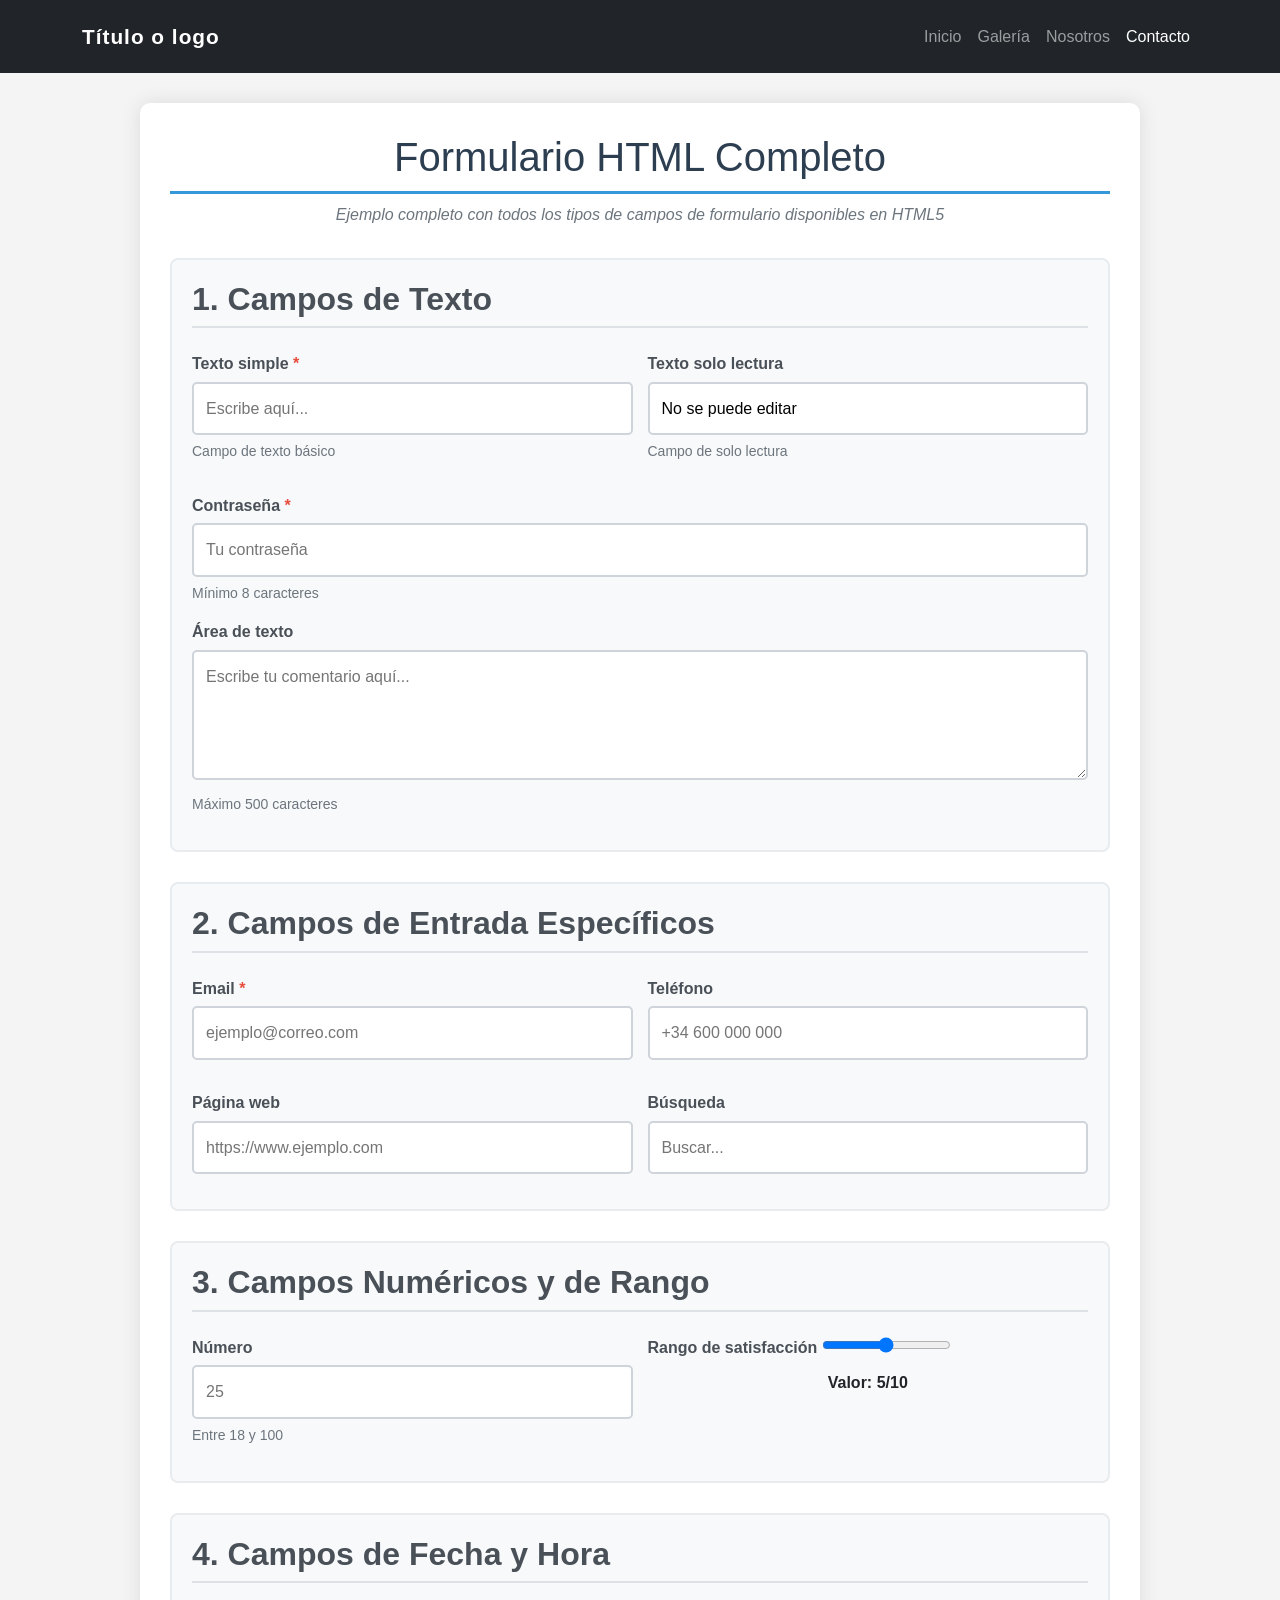
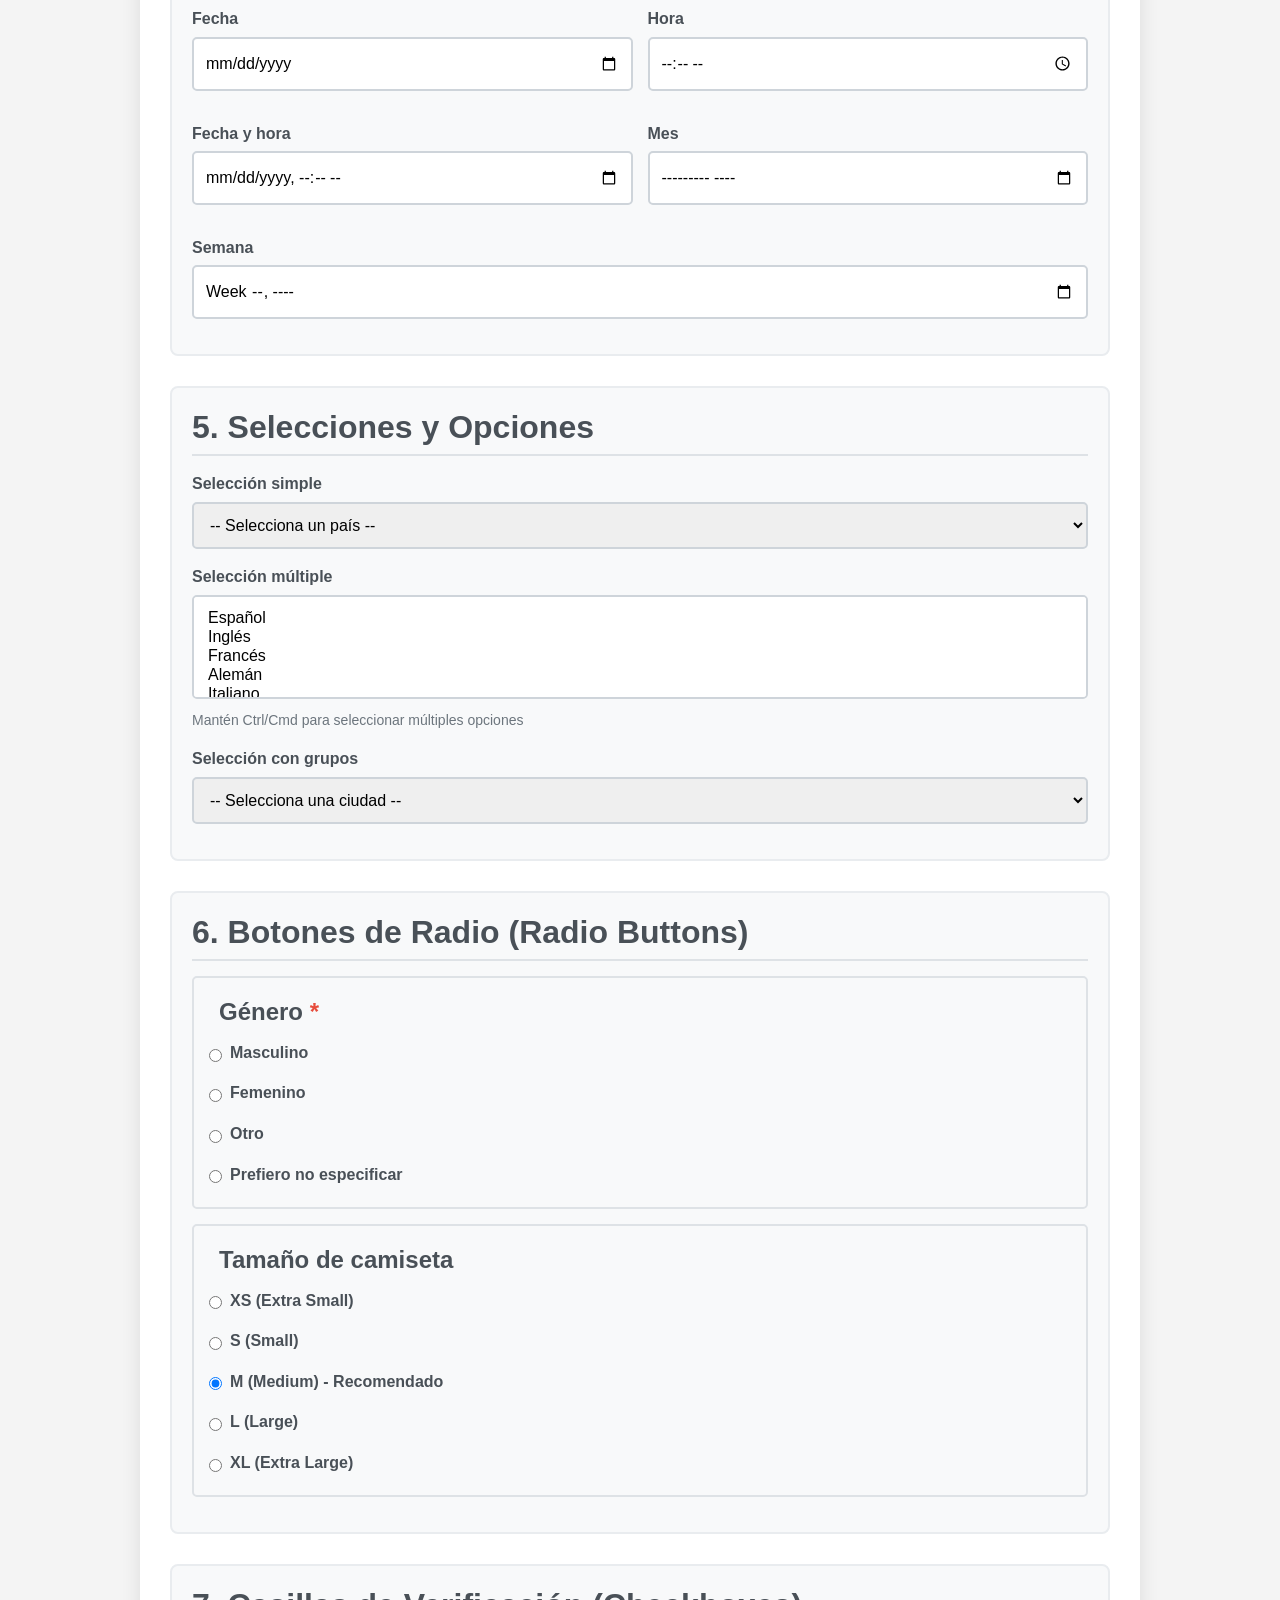
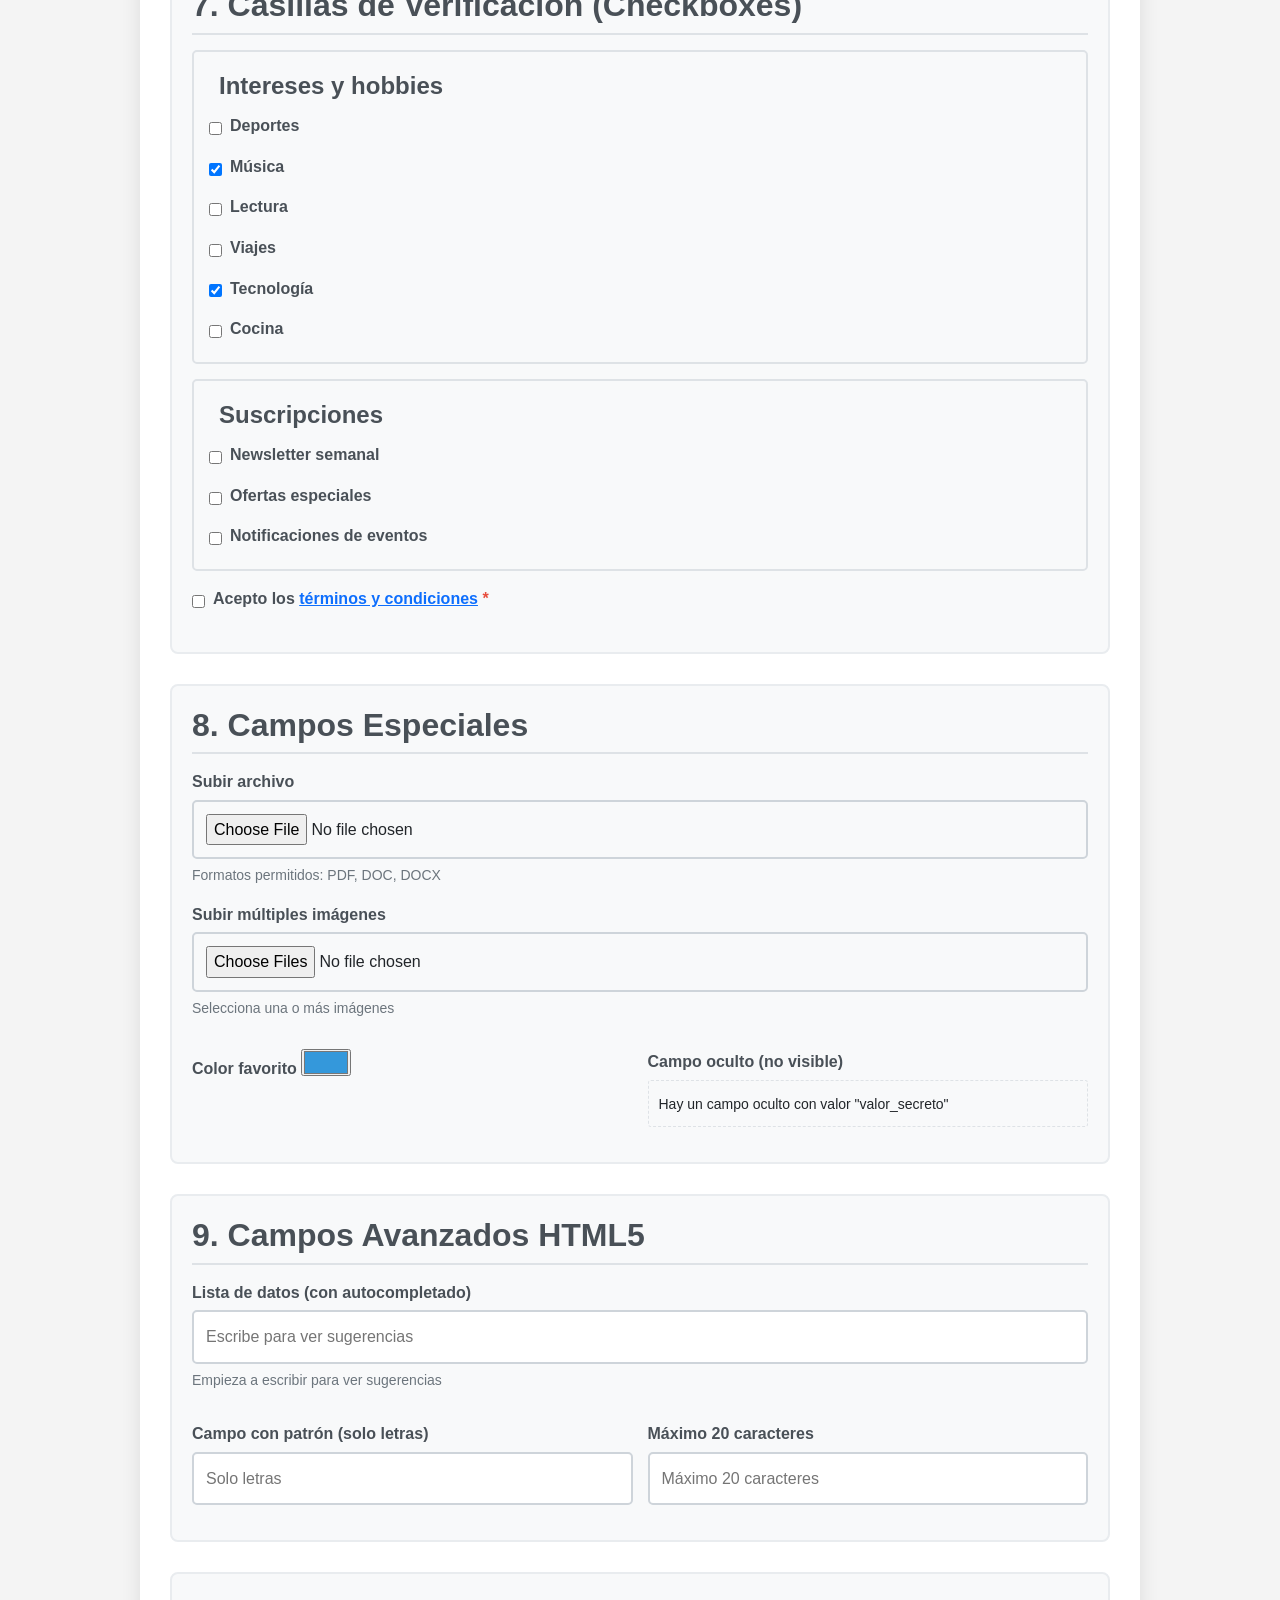
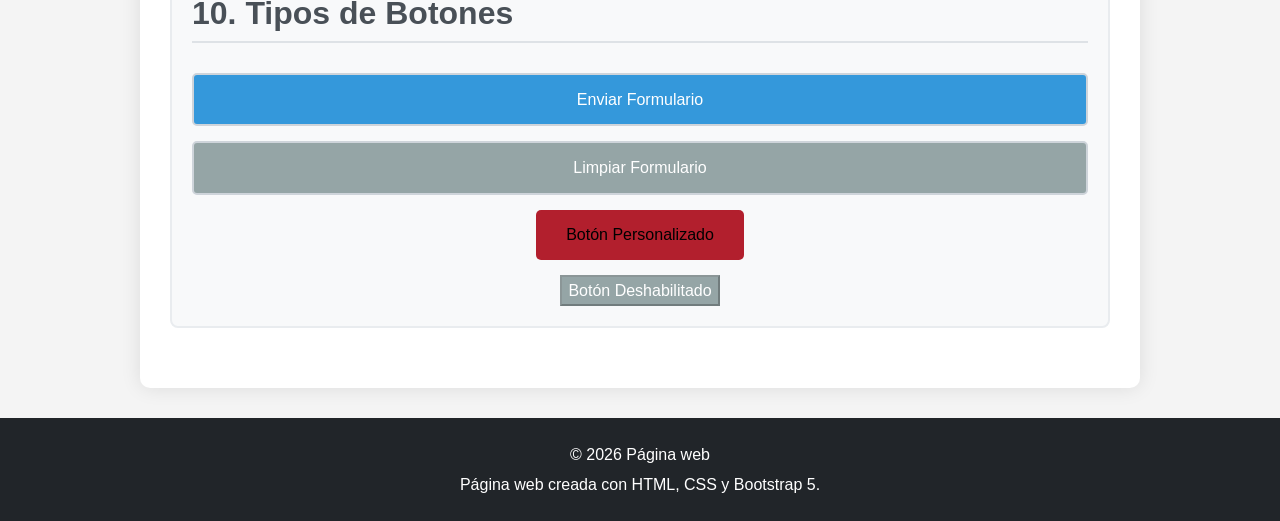
==== contacto.html @ e50db090 "subida de archivos para el esqueleto de la web" ====
<!DOCTYPE html>
<html lang="es">
<head>
    <meta charset="UTF-8">
    <meta name="viewport" content="width=device-width, initial-scale=1.0">
     <title>Formulario HTML Completo</title>

    <!-- Bootstrap 5 -->
    <link href="https://cdn.jsdelivr.net/npm/bootstrap@5.3.3/dist/css/bootstrap.min.css" rel="stylesheet">
    <!--Estilos-->
    <link rel="stylesheet" href="style.css">
</head>
<body>
    <!-- Menú de navegación -->
    <nav class="navbar navbar-expand-lg navbar-dark bg-dark">
        <div class="container">

            <!-- Logo o nombre -->
            <a class="navbar-brand" href="menu.html">Título o logo</a>

            <!-- Botón hamburguesa -->
            <button class="navbar-toggler" type="button"
                data-bs-toggle="collapse"
                data-bs-target="#menuPrincipal"
                aria-controls="menuPrincipal"
                aria-expanded="false"
                aria-label="Abrir menú">
                <span class="navbar-toggler-icon"></span>
            </button>

            <!-- Opciones del menú -->
            <div class="collapse navbar-collapse" id="menuPrincipal">
                <ul class="navbar-nav ms-auto">
                    <li class="nav-item">
                        <a class="nav-link" href="menu.html">Inicio</a>
                    </li>
                    <li class="nav-item">
                        <a class="nav-link" href="galeria.html">Galería</a>
                    </li>
                    <li class="nav-item">
                        <a class="nav-link" href="nosotros.html">Nosotros</a>
                    </li>
                    <li class="nav-item">
                        <a class="nav-link active" href="contacto.html">Contacto</a>
                    </li>
                </ul>
            </div>

        </div>
    </nav>
    <!-- Formulario completo con todos los tipos de campos HTML -->
    
    <div class="form-container">
        <h1>Formulario HTML Completo</h1>
        <p style="text-align: center; color: #6c757d;">
            <em>Ejemplo completo con todos los tipos de campos de formulario disponibles en HTML5</em>
        </p>

        <form action="#" method="post" enctype="multipart/form-data">
            
            <!-- SECCIÓN 1: CAMPOS DE TEXTO -->
            <div class="form-section">
                <h2>1. Campos de Texto</h2>
                
                <div class="inline-group">
                    <div class="form-group">
                        <label for="texto-simple">Texto simple <span class="required">*</span></label>
                        <input type="text" id="texto-simple" name="texto_simple" placeholder="Escribe aquí..." required>
                        <div class="form-hint">Campo de texto básico</div>
                    </div>
                    
                    <div class="form-group">
                        <label for="texto-readonly">Texto solo lectura</label>
                        <input type="text" id="texto-readonly" name="texto_readonly" value="No se puede editar" readonly>
                        <div class="form-hint">Campo de solo lectura</div>
                    </div>
                </div>
                
                <div class="form-group">
                    <label for="password">Contraseña <span class="required">*</span></label>
                    <input type="password" id="password" name="password" placeholder="Tu contraseña" required minlength="8">
                    <div class="form-hint">Mínimo 8 caracteres</div>
                </div>
                
                <div class="form-group">
                    <label for="textarea">Área de texto</label>
                    <textarea id="textarea" name="comentarios" rows="4" cols="50" placeholder="Escribe tu comentario aquí..."></textarea>
                    <div class="form-hint">Máximo 500 caracteres</div>
                </div>
            </div>

            <!-- SECCIÓN 2: CAMPOS DE ENTRADA ESPECÍFICOS -->
            <div class="form-section">
                <h2>2. Campos de Entrada Específicos</h2>
                
                <div class="inline-group">
                    <div class="form-group">
                        <label for="email">Email <span class="required">*</span></label>
                        <input type="email" id="email" name="email" placeholder="ejemplo@correo.com" required>
                    </div>
                    
                    <div class="form-group">
                        <label for="telefono">Teléfono</label>
                        <input type="tel" id="telefono" name="telefono" placeholder="+34 600 000 000">
                    </div>
                </div>
                
                <div class="inline-group">
                    <div class="form-group">
                        <label for="url">Página web</label>
                        <input type="url" id="url" name="website" placeholder="https://www.ejemplo.com">
                    </div>
                    
                    <div class="form-group">
                        <label for="busqueda">Búsqueda</label>
                        <input type="search" id="busqueda" name="busqueda" placeholder="Buscar...">
                    </div>
                </div>
            </div>

            <!-- SECCIÓN 3: CAMPOS NUMÉRICOS Y DE RANGO -->
            <div class="form-section">
                <h2>3. Campos Numéricos y de Rango</h2>
                
                <div class="inline-group">
                    <div class="form-group">
                        <label for="numero">Número</label>
                        <input type="number" id="numero" name="edad" min="18" max="100" step="1" placeholder="25">
                        <div class="form-hint">Entre 18 y 100</div>
                    </div>
                    
                    <div class="form-group">
                        <label for="rango">Rango de satisfacción</label>
                        <input type="range" id="rango" name="satisfaccion" min="0" max="10" value="5" oninput="document.getElementById('rango-valor').textContent = this.value">
                        <div class="range-display">Valor: <span id="rango-valor">5</span>/10</div>
                    </div>
                </div>
            </div>

            <!-- SECCIÓN 4: CAMPOS DE FECHA Y HORA -->
            <div class="form-section">
                <h2>4. Campos de Fecha y Hora</h2>
                
                <div class="inline-group">
                    <div class="form-group">
                        <label for="fecha">Fecha</label>
                        <input type="date" id="fecha" name="fecha_nacimiento">
                    </div>
                    
                    <div class="form-group">
                        <label for="hora">Hora</label>
                        <input type="time" id="hora" name="hora_preferida">
                    </div>
                </div>
                
                <div class="inline-group">
                    <div class="form-group">
                        <label for="fecha-hora">Fecha y hora</label>
                        <input type="datetime-local" id="fecha-hora" name="fecha_hora_cita">
                    </div>
                    
                    <div class="form-group">
                        <label for="mes">Mes</label>
                        <input type="month" id="mes" name="mes_inicio">
                    </div>
                </div>
                
                <div class="form-group">
                    <label for="semana">Semana</label>
                    <input type="week" id="semana" name="semana_vacaciones">
                </div>
            </div>

            <!-- SECCIÓN 5: SELECCIONES Y OPCIONES -->
            <div class="form-section">
                <h2>5. Selecciones y Opciones</h2>
                
                <div class="form-group">
                    <label for="select-simple">Selección simple</label>
                    <select id="select-simple" name="pais" required>
                        <option value="">-- Selecciona un país --</option>
                        <option value="es">España</option>
                        <option value="fr">Francia</option>
                        <option value="it">Italia</option>
                        <option value="de">Alemania</option>
                        <option value="pt">Portugal</option>
                    </select>
                </div>
                
                <div class="form-group">
                    <label for="select-multiple">Selección múltiple</label>
                    <select id="select-multiple" name="idiomas[]" multiple size="4">
                        <option value="es">Español</option>
                        <option value="en">Inglés</option>
                        <option value="fr">Francés</option>
                        <option value="de">Alemán</option>
                        <option value="it">Italiano</option>
                        <option value="pt">Portugués</option>
                    </select>
                    <div class="form-hint">Mantén Ctrl/Cmd para seleccionar múltiples opciones</div>
                </div>
                
                <div class="form-group">
                    <label for="select-grupos">Selección con grupos</label>
                    <select id="select-grupos" name="ciudad">
                        <option value="">-- Selecciona una ciudad --</option>
                        <optgroup label="España">
                            <option value="madrid">Madrid</option>
                            <option value="barcelona">Barcelona</option>
                            <option value="valencia">Valencia</option>
                        </optgroup>
                        <optgroup label="Francia">
                            <option value="paris">París</option>
                            <option value="lyon">Lyon</option>
                            <option value="marseille">Marsella</option>
                        </optgroup>
                        <optgroup label="Italia">
                            <option value="roma">Roma</option>
                            <option value="milano">Milán</option>
                            <option value="napoli">Nápoles</option>
                        </optgroup>
                    </select>
                </div>
            </div>

            <!-- SECCIÓN 6: BOTONES DE RADIO -->
            <div class="form-section">
                <h2>6. Botones de Radio (Radio Buttons)</h2>
                
                <fieldset>
                    <legend>Género <span class="required">*</span></legend>
                    <div class="radio-group">
                        <div class="radio-item">
                            <input type="radio" id="masculino" name="genero" value="masculino" required>
                            <label for="masculino">Masculino</label>
                        </div>
                        <div class="radio-item">
                            <input type="radio" id="femenino" name="genero" value="femenino" required>
                            <label for="femenino">Femenino</label>
                        </div>
                        <div class="radio-item">
                            <input type="radio" id="otro" name="genero" value="otro" required>
                            <label for="otro">Otro</label>
                        </div>
                        <div class="radio-item">
                            <input type="radio" id="no-especificar" name="genero" value="no_especificar" required>
                            <label for="no-especificar">Prefiero no especificar</label>
                        </div>
                    </div>
                </fieldset>
                
                <fieldset>
                    <legend>Tamaño de camiseta</legend>
                    <div class="radio-group">
                        <div class="radio-item">
                            <input type="radio" id="xs" name="talla" value="xs">
                            <label for="xs">XS (Extra Small)</label>
                        </div>
                        <div class="radio-item">
                            <input type="radio" id="s" name="talla" value="s">
                            <label for="s">S (Small)</label>
                        </div>
                        <div class="radio-item">
                            <input type="radio" id="m" name="talla" value="m" checked>
                            <label for="m">M (Medium) - Recomendado</label>
                        </div>
                        <div class="radio-item">
                            <input type="radio" id="l" name="talla" value="l">
                            <label for="l">L (Large)</label>
                        </div>
                        <div class="radio-item">
                            <input type="radio" id="xl" name="talla" value="xl">
                            <label for="xl">XL (Extra Large)</label>
                        </div>
                    </div>
                </fieldset>
            </div>

            <!-- SECCIÓN 7: CASILLAS DE VERIFICACIÓN -->
            <div class="form-section">
                <h2>7. Casillas de Verificación (Checkboxes)</h2>
                
                <fieldset>
                    <legend>Intereses y hobbies</legend>
                    <div class="checkbox-group">
                        <div class="checkbox-item">
                            <input type="checkbox" id="deportes" name="intereses[]" value="deportes">
                            <label for="deportes">Deportes</label>
                        </div>
                        <div class="checkbox-item">
                            <input type="checkbox" id="musica" name="intereses[]" value="musica" checked>
                            <label for="musica">Música</label>
                        </div>
                        <div class="checkbox-item">
                            <input type="checkbox" id="lectura" name="intereses[]" value="lectura">
                            <label for="lectura">Lectura</label>
                        </div>
                        <div class="checkbox-item">
                            <input type="checkbox" id="viajes" name="intereses[]" value="viajes">
                            <label for="viajes">Viajes</label>
                        </div>
                        <div class="checkbox-item">
                            <input type="checkbox" id="tecnologia" name="intereses[]" value="tecnologia" checked>
                            <label for="tecnologia">Tecnología</label>
                        </div>
                        <div class="checkbox-item">
                            <input type="checkbox" id="cocina" name="intereses[]" value="cocina">
                            <label for="cocina">Cocina</label>
                        </div>
                    </div>
                </fieldset>
                
                <fieldset>
                    <legend>Suscripciones</legend>
                    <div class="checkbox-group">
                        <div class="checkbox-item">
                            <input type="checkbox" id="newsletter" name="suscripciones[]" value="newsletter">
                            <label for="newsletter">Newsletter semanal</label>
                        </div>
                        <div class="checkbox-item">
                            <input type="checkbox" id="ofertas" name="suscripciones[]" value="ofertas">
                            <label for="ofertas">Ofertas especiales</label>
                        </div>
                        <div class="checkbox-item">
                            <input type="checkbox" id="eventos" name="suscripciones[]" value="eventos">
                            <label for="eventos">Notificaciones de eventos</label>
                        </div>
                    </div>
                </fieldset>
                
                <div class="form-group">
                    <div class="checkbox-item">
                        <input type="checkbox" id="terminos" name="terminos" value="aceptado" required>
                        <label for="terminos">Acepto los <a href="#" target="_blank">términos y condiciones</a> <span class="required">*</span></label>
                    </div>
                </div>
            </div>

            <!-- SECCIÓN 8: CAMPOS DE ARCHIVO Y COLOR -->
            <div class="form-section">
                <h2>8. Campos Especiales</h2>
                
                <div class="form-group">
                    <label for="archivo">Subir archivo</label>
                    <input type="file" id="archivo" name="curriculum" accept=".pdf,.doc,.docx">
                    <div class="form-hint">Formatos permitidos: PDF, DOC, DOCX</div>
                </div>
                
                <div class="form-group">
                    <label for="multiples-archivos">Subir múltiples imágenes</label>
                    <input type="file" id="multiples-archivos" name="imagenes[]" multiple accept="image/*">
                    <div class="form-hint">Selecciona una o más imágenes</div>
                </div>
                
                <div class="inline-group">
                    <div class="form-group">
                        <label for="color">Color favorito</label>
                        <input type="color" id="color" name="color_favorito" value="#3498db">
                    </div>
                    
                    <div class="form-group">
                        <label for="oculto-demo">Campo oculto (no visible)</label>
                        <input type="hidden" id="oculto-demo" name="campo_oculto" value="valor_secreto">
                        <div style="padding: 10px; background: #f8f9fa; border: 1px dashed #dee2e6; border-radius: 3px;">
                            <small>Hay un campo oculto con valor "valor_secreto"</small>
                        </div>
                    </div>
                </div>
            </div>

            <!-- SECCIÓN 9: CAMPOS AVANZADOS HTML5 -->
            <div class="form-section">
                <h2>9. Campos Avanzados HTML5</h2>
                
                <div class="form-group">
                    <label for="datalist">Lista de datos (con autocompletado)</label>
                    <input type="text" id="datalist" name="navegador" list="navegadores" placeholder="Escribe para ver sugerencias">
                    <datalist id="navegadores">
                        <option value="Chrome">
                        <option value="Firefox">
                        <option value="Safari">
                        <option value="Edge">
                        <option value="Opera">
                    </datalist>
                    <div class="form-hint">Empieza a escribir para ver sugerencias</div>
                </div>
                
                <div class="inline-group">
                    <div class="form-group">
                        <label for="patron">Campo con patrón (solo letras)</label>
                        <input type="text" id="patron" name="solo_letras" pattern="[A-Za-z]+" title="Solo se permiten letras" placeholder="Solo letras">
                    </div>
                    
                    <div class="form-group">
                        <label for="maxlength">Máximo 20 caracteres</label>
                        <input type="text" id="maxlength" name="corto" maxlength="20" placeholder="Máximo 20 caracteres">
                    </div>
                </div>
            </div>

            <!-- SECCIÓN 10: BOTONES -->
            <div class="form-section">
                <h2>10. Tipos de Botones</h2>
                
                <div class="button-group">
                    <input type="submit" value="Enviar Formulario" class="btn-primary">
                    <input type="reset" value="Limpiar Formulario" class="btn-secondary">
                    <button type="button" class="btn-danger" onclick="alert('Botón personalizado clickeado!')">Botón Personalizado</button>
                </div>
                
                <div style="margin-top: 15px; text-align: center;">
                    <button type="button" disabled class="btn-secondary">Botón Deshabilitado</button>
                </div>
            </div>

        </form>
    </div>
   
    <!-- PIE DE PÁGINA -->
    <footer class="footer text-center">
        <div class="container py-4">
            <p class="mb-1">
                &copy; 2026 Página web
            </p>
            <p class="mb-0">
                Página web creada con HTML, CSS y Bootstrap 5.
            </p>

        </div>
    </footer>
    <!-- JavaScript para mejorar la interactividad -->
    <script>
        // Mostrar valor del range en tiempo real
        document.getElementById('rango').addEventListener('input', function() {
            document.getElementById('rango-valor').textContent = this.value;
        });
        
        // Validación personalizada al enviar
        document.querySelector('form').addEventListener('submit', function(e) {
            e.preventDefault();
            alert('¡Formulario enviado exitosamente!\n\nEste es solo un ejemplo, en un caso real se enviarían los datos al servidor.');
        });
        
        // Confirmación antes de limpiar
        document.querySelector('input[type="reset"]').addEventListener('click', function(e) {
            if (!confirm('¿Estás seguro de que quieres limpiar todo el formulario?')) {
                e.preventDefault();
            }
        });
    </script>
</body>
</html>
---- style.css ----
/* =====================================
   1. ESTILOS GENERALES
   ===================================== */

html, body {
    width: 100%;
    min-height: 100%;
    margin: 0;
    padding: 0;
}

body {
    font-family: Arial, sans-serif;
    line-height: 1.6;
    background-color: #f4f4f4;
    color: #212529;
}

img {
    max-width: 100%;
}

/* =====================================
   2. MENÚ DE NAVEGACIÓN
   ===================================== */

.navbar {
    padding: 15px 0;
}

.navbar-brand {
    font-weight: bold;
    letter-spacing: 1px;
    font-size: 1.3rem;
}

.nav-link {
    transition: color 0.3s;
}

.nav-link:hover {
    color: #ff6b6b;
}

/* =====================================
   3. PORTADA
   ===================================== */

.portada {
    background-color: #212529;
    color: white;
    padding: 40px 0;
}

.portada h1 {
    color: white;
    text-align: center;
    border-bottom: none;
    padding-bottom: 0;
    text-transform: uppercase;
    letter-spacing: 2px;
    margin-bottom: 20px;
}

.portada p {
    color: #dddddd;
    max-width: 700px;
    margin: 15px auto;
}

/* Imagen principal */

.imagen-menu {
    width: 100%;
    max-width: 650px;
    max-height: 350px;
    object-fit: cover;
    border-radius: 12px;
    margin-bottom: 20px;
}

/* =====================================
   4. TÍTULOS Y SECCIONES
   ===================================== */

h2 {
    font-weight: bold;
    color: #212529;
}

section {
    scroll-margin-top: 20px;
}

.texto-intro {
    color: #666666;
}

/* =====================================
   5. TARJETAS
   ===================================== */

.card {
    height: 100%;
    border: none;
    border-radius: 12px;
    overflow: hidden;
    background-color: #212529;
    color: white;
    box-shadow: 0 4px 12px rgba(0, 0, 0, 0.12);
    transition: transform 0.3s, box-shadow 0.3s;
}

.card:hover {
    transform: translateY(-5px);
    box-shadow: 0 8px 20px rgba(0, 0, 0, 0.2);
}

.card-img-top {
    width: 100%;
    height: 240px;
    object-fit: cover;
}

.card-title {
    font-weight: bold;
}

.card-body {
    padding: 20px;
}

/* =====================================
   6. BOTONES
   ===================================== */

.btn-danger {
    background-color: #b21f2d;
    border-color: #b21f2d;
    transition: background-color 0.3s;
}

.btn-danger:hover {
    background-color: #8e1823;
    border-color: #8e1823;
}

.btn-outline-danger {
    color: #ff6b6b;
    border-color: #ff6b6b;
}

.btn-outline-danger:hover {
    background-color: #b21f2d;
    border-color: #b21f2d;
    color: white;
}

.btn-primary {
    background-color: #3498db;
    color: white;
}

.btn-primary:hover {
    background-color: #2980b9;
}

.btn-secondary {
    background-color: #95a5a6;
    color: white;
}

.btn-secondary:hover {
    background-color: #7f8c8d;
}

/* =====================================
   7. FORMULARIOS
   ===================================== */

.form-container {
    max-width: 1000px;
    margin: 30px auto;
    padding: 30px;
    background-color: white;
    border-radius: 10px;
    box-shadow: 0 0 20px rgba(0, 0, 0, 0.1);
}

.form-container h1 {
    color: #2c3e50;
    text-align: center;
    border-bottom: 3px solid #3498db;
    padding-bottom: 10px;
}

.form-section {
    margin: 30px 0;
    padding: 20px;
    border: 2px solid #e9ecef;
    border-radius: 8px;
    background-color: #f8f9fa;
}

.form-section h2 {
    color: #495057;
    margin-top: 0;
    border-bottom: 2px solid #dee2e6;
    padding-bottom: 8px;
}

.form-group {
    margin: 15px 0;
}

.form-container label {
    display: inline-block;
    margin-bottom: 5px;
    font-weight: bold;
    color: #495057;
}

/* Campos del formulario */

.form-container input:not([type="checkbox"]):not([type="radio"]):not([type="range"]):not([type="color"]):not([type="hidden"]),
.form-container select,
.form-container textarea {
    width: 100%;
    padding: 12px;
    border: 2px solid #ced4da;
    border-radius: 5px;
    font-size: 16px;
    box-sizing: border-box;
    transition: border-color 0.3s;
}

/* Efecto al seleccionar un campo */

.form-container input:focus,
.form-container select:focus,
.form-container textarea:focus {
    outline: none;
    border-color: #3498db;
    box-shadow: 0 0 5px rgba(52, 152, 219, 0.3);
}

/* Campos en la misma fila */

.inline-group {
    display: flex;
    gap: 15px;
    flex-wrap: wrap;
}

.inline-group > div {
    flex: 1;
    min-width: 200px;
}

/* Casillas de selección */

.checkbox-group,
.radio-group {
    display: flex;
    flex-direction: column;
    gap: 10px;
}

.checkbox-item,
.radio-item {
    display: flex;
    align-items: center;
    gap: 8px;
}

.checkbox-item input,
.radio-item input {
    width: auto;
    margin: 0;
}

/* Botones del formulario */

.button-group {
    display: flex;
    gap: 15px;
    justify-content: center;
    flex-wrap: wrap;
    margin-top: 30px;
}

.button-group button,
.button-group input[type="submit"],
.button-group input[type="reset"] {
    padding: 12px 30px;
    border: none;
    border-radius: 5px;
    font-size: 16px;
    cursor: pointer;
    transition: background-color 0.3s;
}

/* Otros elementos del formulario */

.range-display {
    text-align: center;
    font-weight: bold;
    margin-top: 5px;
}

fieldset {
    border: 2px solid #dee2e6;
    border-radius: 5px;
    padding: 15px;
    margin: 15px 0;
}

legend {
    padding: 0 10px;
    font-weight: bold;
    color: #495057;
}

.required {
    color: #e74c3c;
}

.form-hint {
    font-size: 14px;
    color: #6c757d;
    margin-top: 5px;
}

/* =====================================
   8. CELDAS CON IMÁGENES
   ===================================== */

.celda {
    min-height: 110px;
    display: flex;
    align-items: center;
    justify-content: center;
    gap: 10px;
    padding: 12px;
    text-align: center;
}

.celda img {
    width: 60px;
    height: 60px;
    object-fit: cover;
    border-radius: 8px;
}

.celda p {
    margin: 0;
}

.celda-contenedor {
    background-color: #f8f9fa;
    border: 1px solid #dee2e6;
}

/* =====================================
   9. CAJAS DE INFORMACIÓN
   ===================================== */

.caja-informacion {
    height: 100%;
    background-color: white;
    padding: 25px;
    border-radius: 10px;
    box-shadow: 0 3px 10px rgba(0, 0, 0, 0.08);
}

.caja-informacion h3 {
    margin-bottom: 15px;
}

.caja-informacion li {
    margin-bottom: 8px;
}

/* =====================================
   10. TABLAS
   ===================================== */

.table {
    vertical-align: middle;
}

.table thead th {
    white-space: nowrap;
}

/* =====================================
   11. PÁGINA SOBRE NOSOTROS
   ===================================== */

/* Imagen de la sección Sobre nosotros */

main section img {
    width: 100%;
    max-height: 400px;
    object-fit: cover;
}

/* =====================================
   12. PIE DE PÁGINA
   ===================================== */

.footer {
    background-color: #212529;
    color: white;
}

.footer p {
    margin-bottom: 5px;
}

/* =====================================
   13. ADAPTACIÓN A MÓVILES
   ===================================== */

@media (max-width: 576px) {

    .portada h1 {
        font-size: 2rem;
    }

    .portada {
        padding: 20px 0;
    }

    .imagen-menu {
        max-height: 220px;
    }

    .card-img-top {
        height: 200px;
    }

    .form-container {
        margin: 15px;
        padding: 15px;
    }

    .form-section {
        padding: 15px;
    }

}
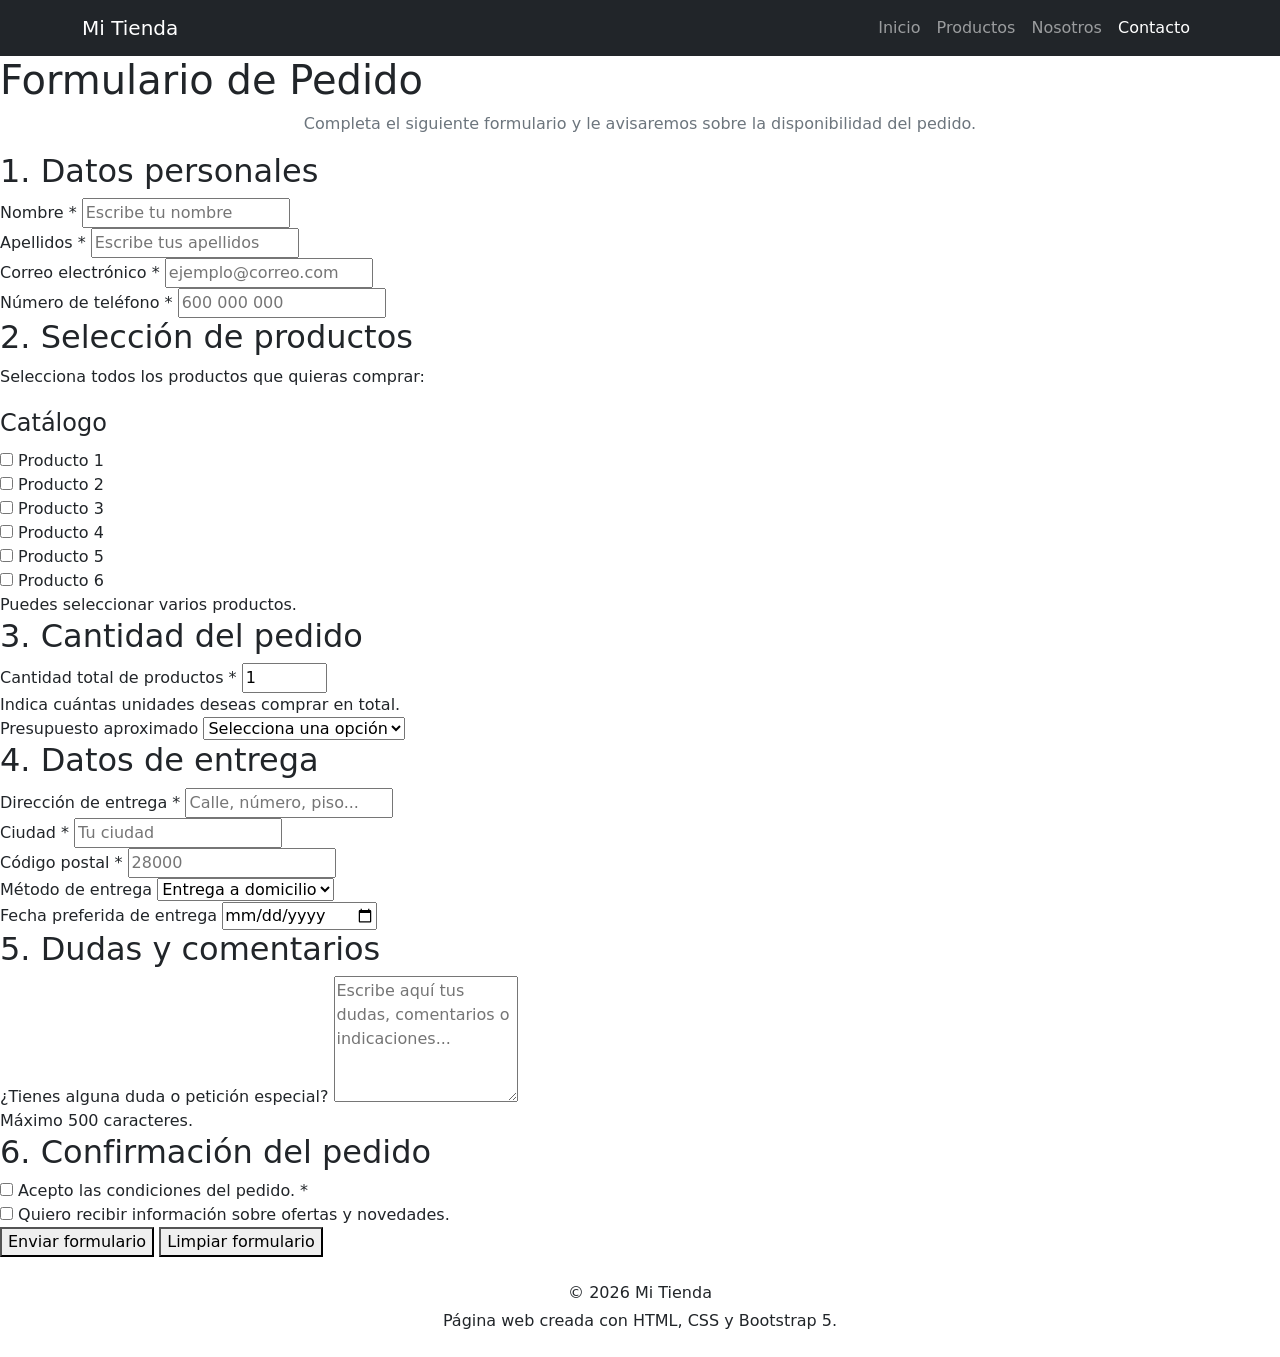
==== commit 42de7396: "Update contacto.html Adaptación del código" ====
--- a/contacto.html
+++ b/contacto.html
@@ -1,452 +1,388 @@
+
 <!DOCTYPE html>
 <html lang="es">
 <head>
     <meta charset="UTF-8">
     <meta name="viewport" content="width=device-width, initial-scale=1.0">
-     <title>Formulario HTML Completo</title>
+    <title>Formulario de Pedido</title>
 
     <!-- Bootstrap 5 -->
     <link href="https://cdn.jsdelivr.net/npm/bootstrap@5.3.3/dist/css/bootstrap.min.css" rel="stylesheet">
-    <!--Estilos-->
-    <link rel="stylesheet" href="style.css">
+
+    <!-- Estilos propios -->
+    <link rel="stylesheet" href="estilo.css">
 </head>
+
 <body>
-    <!-- Menú de navegación -->
+
+    <!-- MENÚ DE NAVEGACIÓN -->
     <nav class="navbar navbar-expand-lg navbar-dark bg-dark">
         <div class="container">
-
-            <!-- Logo o nombre -->
-            <a class="navbar-brand" href="menu.html">Título o logo</a>
-
-            <!-- Botón hamburguesa -->
+            <a class="navbar-brand" href="menu.html">Mi Tienda</a>
+
             <button class="navbar-toggler" type="button"
                 data-bs-toggle="collapse"
                 data-bs-target="#menuPrincipal"
                 aria-controls="menuPrincipal"
                 aria-expanded="false"
                 aria-label="Abrir menú">
+
                 <span class="navbar-toggler-icon"></span>
             </button>
 
-            <!-- Opciones del menú -->
             <div class="collapse navbar-collapse" id="menuPrincipal">
                 <ul class="navbar-nav ms-auto">
                     <li class="nav-item">
                         <a class="nav-link" href="menu.html">Inicio</a>
                     </li>
+
                     <li class="nav-item">
-                        <a class="nav-link" href="galeria.html">Galería</a>
+                        <a class="nav-link" href="galeria.html">Productos</a>
                     </li>
+
                     <li class="nav-item">
                         <a class="nav-link" href="nosotros.html">Nosotros</a>
                     </li>
+
                     <li class="nav-item">
                         <a class="nav-link active" href="contacto.html">Contacto</a>
                     </li>
                 </ul>
             </div>
-
         </div>
     </nav>
-    <!-- Formulario completo con todos los tipos de campos HTML -->
-    
+
+
+    <!-- FORMULARIO -->
     <div class="form-container">
-        <h1>Formulario HTML Completo</h1>
-        <p style="text-align: center; color: #6c757d;">
-            <em>Ejemplo completo con todos los tipos de campos de formulario disponibles en HTML5</em>
+
+        <h1>Formulario de Pedido</h1>
+
+        <p style="text-align:center; color:#6c757d;">
+            Completa el siguiente formulario y le avisaremos sobre la disponibilidad del pedido.
         </p>
 
-        <form action="#" method="post" enctype="multipart/form-data">
-            
-            <!-- SECCIÓN 1: CAMPOS DE TEXTO -->
-            <div class="form-section">
-                <h2>1. Campos de Texto</h2>
-                
+        <form id="formularioPedido" action="#" method="post">
+
+            <!-- SECCIÓN 1: DATOS PERSONALES -->
+            <div class="form-section">
+
+                <h2>1. Datos personales</h2>
+
                 <div class="inline-group">
-                    <div class="form-group">
-                        <label for="texto-simple">Texto simple <span class="required">*</span></label>
-                        <input type="text" id="texto-simple" name="texto_simple" placeholder="Escribe aquí..." required>
-                        <div class="form-hint">Campo de texto básico</div>
-                    </div>
-                    
-                    <div class="form-group">
-                        <label for="texto-readonly">Texto solo lectura</label>
-                        <input type="text" id="texto-readonly" name="texto_readonly" value="No se puede editar" readonly>
-                        <div class="form-hint">Campo de solo lectura</div>
-                    </div>
-                </div>
-                
-                <div class="form-group">
-                    <label for="password">Contraseña <span class="required">*</span></label>
-                    <input type="password" id="password" name="password" placeholder="Tu contraseña" required minlength="8">
-                    <div class="form-hint">Mínimo 8 caracteres</div>
-                </div>
-                
-                <div class="form-group">
-                    <label for="textarea">Área de texto</label>
-                    <textarea id="textarea" name="comentarios" rows="4" cols="50" placeholder="Escribe tu comentario aquí..."></textarea>
-                    <div class="form-hint">Máximo 500 caracteres</div>
-                </div>
-            </div>
-
-            <!-- SECCIÓN 2: CAMPOS DE ENTRADA ESPECÍFICOS -->
-            <div class="form-section">
-                <h2>2. Campos de Entrada Específicos</h2>
-                
+
+                    <div class="form-group">
+                        <label for="nombre">Nombre *</label>
+                        <input type="text" id="nombre" name="nombre"
+                            placeholder="Escribe tu nombre" required>
+                    </div>
+
+                    <div class="form-group">
+                        <label for="apellidos">Apellidos *</label>
+                        <input type="text" id="apellidos" name="apellidos"
+                            placeholder="Escribe tus apellidos" required>
+                    </div>
+
+                </div>
+
                 <div class="inline-group">
-                    <div class="form-group">
-                        <label for="email">Email <span class="required">*</span></label>
-                        <input type="email" id="email" name="email" placeholder="ejemplo@correo.com" required>
-                    </div>
-                    
-                    <div class="form-group">
-                        <label for="telefono">Teléfono</label>
-                        <input type="tel" id="telefono" name="telefono" placeholder="+34 600 000 000">
-                    </div>
-                </div>
-                
+
+                    <div class="form-group">
+                        <label for="email">Correo electrónico *</label>
+                        <input type="email" id="email" name="email"
+                            placeholder="ejemplo@correo.com" required>
+                    </div>
+
+                    <div class="form-group">
+                        <label for="telefono">Número de teléfono *</label>
+                        <input type="tel" id="telefono" name="telefono"
+                            placeholder="600 000 000" required>
+                    </div>
+
+                </div>
+
+            </div>
+
+
+            <!-- SECCIÓN 2: SELECCIÓN DE PRODUCTOS -->
+            <div class="form-section">
+
+                <h2>2. Selección de productos</h2>
+
+                <p>Selecciona todos los productos que quieras comprar:</p>
+
+                <fieldset>
+                    <legend>Catálogo</legend>
+
+                    <div class="checkbox-group">
+
+                        <div class="checkbox-item">
+                            <input type="checkbox" id="producto1"
+                                name="productos[]" value="Producto 1">
+                            <label for="producto1">Producto 1</label>
+                        </div>
+
+                        <div class="checkbox-item">
+                            <input type="checkbox" id="producto2"
+                                name="productos[]" value="Producto 2">
+                            <label for="producto2">Producto 2</label>
+                        </div>
+
+                        <div class="checkbox-item">
+                            <input type="checkbox" id="producto3"
+                                name="productos[]" value="Producto 3">
+                            <label for="producto3">Producto 3</label>
+                        </div>
+
+                        <div class="checkbox-item">
+                            <input type="checkbox" id="producto4"
+                                name="productos[]" value="Producto 4">
+                            <label for="producto4">Producto 4</label>
+                        </div>
+
+                        <div class="checkbox-item">
+                            <input type="checkbox" id="producto5"
+                                name="productos[]" value="Producto 5">
+                            <label for="producto5">Producto 5</label>
+                        </div>
+
+                        <div class="checkbox-item">
+                            <input type="checkbox" id="producto6"
+                                name="productos[]" value="Producto 6">
+                            <label for="producto6">Producto 6</label>
+                        </div>
+
+                    </div>
+                </fieldset>
+
+                <div class="form-hint">
+                    Puedes seleccionar varios productos.
+                </div>
+
+            </div>
+
+
+            <!-- SECCIÓN 3: CANTIDAD -->
+            <div class="form-section">
+
+                <h2>3. Cantidad del pedido</h2>
+
+                <div class="form-group">
+
+                    <label for="cantidad">Cantidad total de productos *</label>
+
+                    <input type="number" id="cantidad" name="cantidad"
+                        min="1" max="100" value="1" required>
+
+                    <div class="form-hint">
+                        Indica cuántas unidades deseas comprar en total.
+                    </div>
+
+                </div>
+
+                <div class="form-group">
+
+                    <label for="presupuesto">Presupuesto aproximado</label>
+
+                    <select id="presupuesto" name="presupuesto">
+
+                        <option value="">Selecciona una opción</option>
+                        <option value="menos-20">Menos de 20 €</option>
+                        <option value="20-50">Entre 20 € y 50 €</option>
+                        <option value="50-100">Entre 50 € y 100 €</option>
+                        <option value="mas-100">Más de 100 €</option>
+
+                    </select>
+
+                </div>
+
+            </div>
+
+
+            <!-- SECCIÓN 4: ENTREGA -->
+            <div class="form-section">
+
+                <h2>4. Datos de entrega</h2>
+
+                <div class="form-group">
+
+                    <label for="direccion">Dirección de entrega *</label>
+
+                    <input type="text" id="direccion" name="direccion"
+                        placeholder="Calle, número, piso..." required>
+
+                </div>
+
                 <div class="inline-group">
-                    <div class="form-group">
-                        <label for="url">Página web</label>
-                        <input type="url" id="url" name="website" placeholder="https://www.ejemplo.com">
-                    </div>
-                    
-                    <div class="form-group">
-                        <label for="busqueda">Búsqueda</label>
-                        <input type="search" id="busqueda" name="busqueda" placeholder="Buscar...">
-                    </div>
-                </div>
-            </div>
-
-            <!-- SECCIÓN 3: CAMPOS NUMÉRICOS Y DE RANGO -->
-            <div class="form-section">
-                <h2>3. Campos Numéricos y de Rango</h2>
-                
-                <div class="inline-group">
-                    <div class="form-group">
-                        <label for="numero">Número</label>
-                        <input type="number" id="numero" name="edad" min="18" max="100" step="1" placeholder="25">
-                        <div class="form-hint">Entre 18 y 100</div>
-                    </div>
-                    
-                    <div class="form-group">
-                        <label for="rango">Rango de satisfacción</label>
-                        <input type="range" id="rango" name="satisfaccion" min="0" max="10" value="5" oninput="document.getElementById('rango-valor').textContent = this.value">
-                        <div class="range-display">Valor: <span id="rango-valor">5</span>/10</div>
-                    </div>
-                </div>
-            </div>
-
-            <!-- SECCIÓN 4: CAMPOS DE FECHA Y HORA -->
-            <div class="form-section">
-                <h2>4. Campos de Fecha y Hora</h2>
-                
-                <div class="inline-group">
-                    <div class="form-group">
-                        <label for="fecha">Fecha</label>
-                        <input type="date" id="fecha" name="fecha_nacimiento">
-                    </div>
-                    
-                    <div class="form-group">
-                        <label for="hora">Hora</label>
-                        <input type="time" id="hora" name="hora_preferida">
-                    </div>
-                </div>
-                
-                <div class="inline-group">
-                    <div class="form-group">
-                        <label for="fecha-hora">Fecha y hora</label>
-                        <input type="datetime-local" id="fecha-hora" name="fecha_hora_cita">
-                    </div>
-                    
-                    <div class="form-group">
-                        <label for="mes">Mes</label>
-                        <input type="month" id="mes" name="mes_inicio">
-                    </div>
-                </div>
-                
-                <div class="form-group">
-                    <label for="semana">Semana</label>
-                    <input type="week" id="semana" name="semana_vacaciones">
-                </div>
-            </div>
-
-            <!-- SECCIÓN 5: SELECCIONES Y OPCIONES -->
-            <div class="form-section">
-                <h2>5. Selecciones y Opciones</h2>
-                
-                <div class="form-group">
-                    <label for="select-simple">Selección simple</label>
-                    <select id="select-simple" name="pais" required>
-                        <option value="">-- Selecciona un país --</option>
-                        <option value="es">España</option>
-                        <option value="fr">Francia</option>
-                        <option value="it">Italia</option>
-                        <option value="de">Alemania</option>
-                        <option value="pt">Portugal</option>
+
+                    <div class="form-group">
+
+                        <label for="ciudad">Ciudad *</label>
+
+                        <input type="text" id="ciudad" name="ciudad"
+                            placeholder="Tu ciudad" required>
+
+                    </div>
+
+                    <div class="form-group">
+
+                        <label for="codigo">Código postal *</label>
+
+                        <input type="text" id="codigo" name="codigo_postal"
+                            placeholder="28000" required>
+
+                    </div>
+
+                </div>
+
+                <div class="form-group">
+
+                    <label for="entrega">Método de entrega</label>
+
+                    <select id="entrega" name="entrega">
+
+                        <option value="domicilio">Entrega a domicilio</option>
+                        <option value="recogida">Recogida en tienda</option>
+
                     </select>
-                </div>
-                
-                <div class="form-group">
-                    <label for="select-multiple">Selección múltiple</label>
-                    <select id="select-multiple" name="idiomas[]" multiple size="4">
-                        <option value="es">Español</option>
-                        <option value="en">Inglés</option>
-                        <option value="fr">Francés</option>
-                        <option value="de">Alemán</option>
-                        <option value="it">Italiano</option>
-                        <option value="pt">Portugués</option>
-                    </select>
-                    <div class="form-hint">Mantén Ctrl/Cmd para seleccionar múltiples opciones</div>
-                </div>
-                
-                <div class="form-group">
-                    <label for="select-grupos">Selección con grupos</label>
-                    <select id="select-grupos" name="ciudad">
-                        <option value="">-- Selecciona una ciudad --</option>
-                        <optgroup label="España">
-                            <option value="madrid">Madrid</option>
-                            <option value="barcelona">Barcelona</option>
-                            <option value="valencia">Valencia</option>
-                        </optgroup>
-                        <optgroup label="Francia">
-                            <option value="paris">París</option>
-                            <option value="lyon">Lyon</option>
-                            <option value="marseille">Marsella</option>
-                        </optgroup>
-                        <optgroup label="Italia">
-                            <option value="roma">Roma</option>
-                            <option value="milano">Milán</option>
-                            <option value="napoli">Nápoles</option>
-                        </optgroup>
-                    </select>
-                </div>
-            </div>
-
-            <!-- SECCIÓN 6: BOTONES DE RADIO -->
-            <div class="form-section">
-                <h2>6. Botones de Radio (Radio Buttons)</h2>
-                
-                <fieldset>
-                    <legend>Género <span class="required">*</span></legend>
-                    <div class="radio-group">
-                        <div class="radio-item">
-                            <input type="radio" id="masculino" name="genero" value="masculino" required>
-                            <label for="masculino">Masculino</label>
-                        </div>
-                        <div class="radio-item">
-                            <input type="radio" id="femenino" name="genero" value="femenino" required>
-                            <label for="femenino">Femenino</label>
-                        </div>
-                        <div class="radio-item">
-                            <input type="radio" id="otro" name="genero" value="otro" required>
-                            <label for="otro">Otro</label>
-                        </div>
-                        <div class="radio-item">
-                            <input type="radio" id="no-especificar" name="genero" value="no_especificar" required>
-                            <label for="no-especificar">Prefiero no especificar</label>
-                        </div>
-                    </div>
-                </fieldset>
-                
-                <fieldset>
-                    <legend>Tamaño de camiseta</legend>
-                    <div class="radio-group">
-                        <div class="radio-item">
-                            <input type="radio" id="xs" name="talla" value="xs">
-                            <label for="xs">XS (Extra Small)</label>
-                        </div>
-                        <div class="radio-item">
-                            <input type="radio" id="s" name="talla" value="s">
-                            <label for="s">S (Small)</label>
-                        </div>
-                        <div class="radio-item">
-                            <input type="radio" id="m" name="talla" value="m" checked>
-                            <label for="m">M (Medium) - Recomendado</label>
-                        </div>
-                        <div class="radio-item">
-                            <input type="radio" id="l" name="talla" value="l">
-                            <label for="l">L (Large)</label>
-                        </div>
-                        <div class="radio-item">
-                            <input type="radio" id="xl" name="talla" value="xl">
-                            <label for="xl">XL (Extra Large)</label>
-                        </div>
-                    </div>
-                </fieldset>
-            </div>
-
-            <!-- SECCIÓN 7: CASILLAS DE VERIFICACIÓN -->
-            <div class="form-section">
-                <h2>7. Casillas de Verificación (Checkboxes)</h2>
-                
-                <fieldset>
-                    <legend>Intereses y hobbies</legend>
-                    <div class="checkbox-group">
-                        <div class="checkbox-item">
-                            <input type="checkbox" id="deportes" name="intereses[]" value="deportes">
-                            <label for="deportes">Deportes</label>
-                        </div>
-                        <div class="checkbox-item">
-                            <input type="checkbox" id="musica" name="intereses[]" value="musica" checked>
-                            <label for="musica">Música</label>
-                        </div>
-                        <div class="checkbox-item">
-                            <input type="checkbox" id="lectura" name="intereses[]" value="lectura">
-                            <label for="lectura">Lectura</label>
-                        </div>
-                        <div class="checkbox-item">
-                            <input type="checkbox" id="viajes" name="intereses[]" value="viajes">
-                            <label for="viajes">Viajes</label>
-                        </div>
-                        <div class="checkbox-item">
-                            <input type="checkbox" id="tecnologia" name="intereses[]" value="tecnologia" checked>
-                            <label for="tecnologia">Tecnología</label>
-                        </div>
-                        <div class="checkbox-item">
-                            <input type="checkbox" id="cocina" name="intereses[]" value="cocina">
-                            <label for="cocina">Cocina</label>
-                        </div>
-                    </div>
-                </fieldset>
-                
-                <fieldset>
-                    <legend>Suscripciones</legend>
-                    <div class="checkbox-group">
-                        <div class="checkbox-item">
-                            <input type="checkbox" id="newsletter" name="suscripciones[]" value="newsletter">
-                            <label for="newsletter">Newsletter semanal</label>
-                        </div>
-                        <div class="checkbox-item">
-                            <input type="checkbox" id="ofertas" name="suscripciones[]" value="ofertas">
-                            <label for="ofertas">Ofertas especiales</label>
-                        </div>
-                        <div class="checkbox-item">
-                            <input type="checkbox" id="eventos" name="suscripciones[]" value="eventos">
-                            <label for="eventos">Notificaciones de eventos</label>
-                        </div>
-                    </div>
-                </fieldset>
-                
-                <div class="form-group">
-                    <div class="checkbox-item">
-                        <input type="checkbox" id="terminos" name="terminos" value="aceptado" required>
-                        <label for="terminos">Acepto los <a href="#" target="_blank">términos y condiciones</a> <span class="required">*</span></label>
-                    </div>
-                </div>
-            </div>
-
-            <!-- SECCIÓN 8: CAMPOS DE ARCHIVO Y COLOR -->
-            <div class="form-section">
-                <h2>8. Campos Especiales</h2>
-                
-                <div class="form-group">
-                    <label for="archivo">Subir archivo</label>
-                    <input type="file" id="archivo" name="curriculum" accept=".pdf,.doc,.docx">
-                    <div class="form-hint">Formatos permitidos: PDF, DOC, DOCX</div>
-                </div>
-                
-                <div class="form-group">
-                    <label for="multiples-archivos">Subir múltiples imágenes</label>
-                    <input type="file" id="multiples-archivos" name="imagenes[]" multiple accept="image/*">
-                    <div class="form-hint">Selecciona una o más imágenes</div>
-                </div>
-                
-                <div class="inline-group">
-                    <div class="form-group">
-                        <label for="color">Color favorito</label>
-                        <input type="color" id="color" name="color_favorito" value="#3498db">
-                    </div>
-                    
-                    <div class="form-group">
-                        <label for="oculto-demo">Campo oculto (no visible)</label>
-                        <input type="hidden" id="oculto-demo" name="campo_oculto" value="valor_secreto">
-                        <div style="padding: 10px; background: #f8f9fa; border: 1px dashed #dee2e6; border-radius: 3px;">
-                            <small>Hay un campo oculto con valor "valor_secreto"</small>
-                        </div>
-                    </div>
-                </div>
-            </div>
-
-            <!-- SECCIÓN 9: CAMPOS AVANZADOS HTML5 -->
-            <div class="form-section">
-                <h2>9. Campos Avanzados HTML5</h2>
-                
-                <div class="form-group">
-                    <label for="datalist">Lista de datos (con autocompletado)</label>
-                    <input type="text" id="datalist" name="navegador" list="navegadores" placeholder="Escribe para ver sugerencias">
-                    <datalist id="navegadores">
-                        <option value="Chrome">
-                        <option value="Firefox">
-                        <option value="Safari">
-                        <option value="Edge">
-                        <option value="Opera">
-                    </datalist>
-                    <div class="form-hint">Empieza a escribir para ver sugerencias</div>
-                </div>
-                
-                <div class="inline-group">
-                    <div class="form-group">
-                        <label for="patron">Campo con patrón (solo letras)</label>
-                        <input type="text" id="patron" name="solo_letras" pattern="[A-Za-z]+" title="Solo se permiten letras" placeholder="Solo letras">
-                    </div>
-                    
-                    <div class="form-group">
-                        <label for="maxlength">Máximo 20 caracteres</label>
-                        <input type="text" id="maxlength" name="corto" maxlength="20" placeholder="Máximo 20 caracteres">
-                    </div>
-                </div>
-            </div>
-
-            <!-- SECCIÓN 10: BOTONES -->
-            <div class="form-section">
-                <h2>10. Tipos de Botones</h2>
-                
+
+                </div>
+
+                <div class="form-group">
+
+                    <label for="fecha">Fecha preferida de entrega</label>
+
+                    <input type="date" id="fecha" name="fecha_entrega">
+
+                </div>
+
+            </div>
+
+
+            <!-- SECCIÓN 5: DUDAS Y COMENTARIOS -->
+            <div class="form-section">
+
+                <h2>5. Dudas y comentarios</h2>
+
+                <div class="form-group">
+
+                    <label for="comentarios">
+                        ¿Tienes alguna duda o petición especial?
+                    </label>
+
+                    <textarea id="comentarios" name="comentarios"
+                        rows="5" maxlength="500"
+                        placeholder="Escribe aquí tus dudas, comentarios o indicaciones..."></textarea>
+
+                    <div class="form-hint">
+                        Máximo 500 caracteres.
+                    </div>
+
+                </div>
+
+            </div>
+
+
+            <!-- SECCIÓN 6: CONFIRMACIÓN -->
+            <div class="form-section">
+
+                <h2>6. Confirmación del pedido</h2>
+
+                <div class="checkbox-item">
+
+                    <input type="checkbox" id="terminos"
+                        name="terminos" value="aceptado" required>
+
+                    <label for="terminos">
+                        Acepto las condiciones del pedido. *
+                    </label>
+
+                </div>
+
+                <div class="checkbox-item">
+
+                    <input type="checkbox" id="ofertas"
+                        name="ofertas" value="si">
+
+                    <label for="ofertas">
+                        Quiero recibir información sobre ofertas y novedades.
+                    </label>
+
+                </div>
+
+            </div>
+
+
+            <!-- BOTONES -->
+            <div class="form-section">
+
                 <div class="button-group">
-                    <input type="submit" value="Enviar Formulario" class="btn-primary">
-                    <input type="reset" value="Limpiar Formulario" class="btn-secondary">
-                    <button type="button" class="btn-danger" onclick="alert('Botón personalizado clickeado!')">Botón Personalizado</button>
-                </div>
-                
-                <div style="margin-top: 15px; text-align: center;">
-                    <button type="button" disabled class="btn-secondary">Botón Deshabilitado</button>
-                </div>
+
+                    <button type="submit" class="btn-primary">
+                        Enviar formulario 
+                    </button>
+
+                    <button type="reset" class="btn-secondary">
+                        Limpiar formulario
+                    </button>
+
+                </div>
+
             </div>
 
         </form>
+
     </div>
-   
+
+
     <!-- PIE DE PÁGINA -->
     <footer class="footer text-center">
+
         <div class="container py-4">
+
             <p class="mb-1">
-                &copy; 2026 Página web
+                &copy; 2026 Mi Tienda
             </p>
+
             <p class="mb-0">
                 Página web creada con HTML, CSS y Bootstrap 5.
             </p>
 
         </div>
+
     </footer>
-    <!-- JavaScript para mejorar la interactividad -->
+
+
+    <!-- JAVASCRIPT -->
+    <script src="https://cdn.jsdelivr.net/npm/bootstrap@5.3.3/dist/js/bootstrap.bundle.min.js"></script>
+
     <script>
-        // Mostrar valor del range en tiempo real
-        document.getElementById('rango').addEventListener('input', function() {
-            document.getElementById('rango-valor').textContent = this.value;
-        });
-        
-        // Validación personalizada al enviar
-        document.querySelector('form').addEventListener('submit', function(e) {
-            e.preventDefault();
-            alert('¡Formulario enviado exitosamente!\n\nEste es solo un ejemplo, en un caso real se enviarían los datos al servidor.');
-        });
-        
-        // Confirmación antes de limpiar
-        document.querySelector('input[type="reset"]').addEventListener('click', function(e) {
-            if (!confirm('¿Estás seguro de que quieres limpiar todo el formulario?')) {
+
+        // Comprobar que se ha seleccionado algún producto
+        document.getElementById("formularioPedido")
+            .addEventListener("submit", function(e) {
+
+                const productos = document.querySelectorAll(
+                    'input[name="productos[]"]:checked'
+                );
+
+                if (productos.length === 0) {
+
+                    e.preventDefault();
+
+                    alert("Debes seleccionar al menos un producto.");
+
+                    return;
+                }
+
+                // Evitar el envío real mientras sea una demostración
                 e.preventDefault();
-            }
-        });
+
+                alert("¡Tu pedido se ha registrado correctamente!");
+
+            });
+
     </script>
+
 </body>
-</html>+</html>
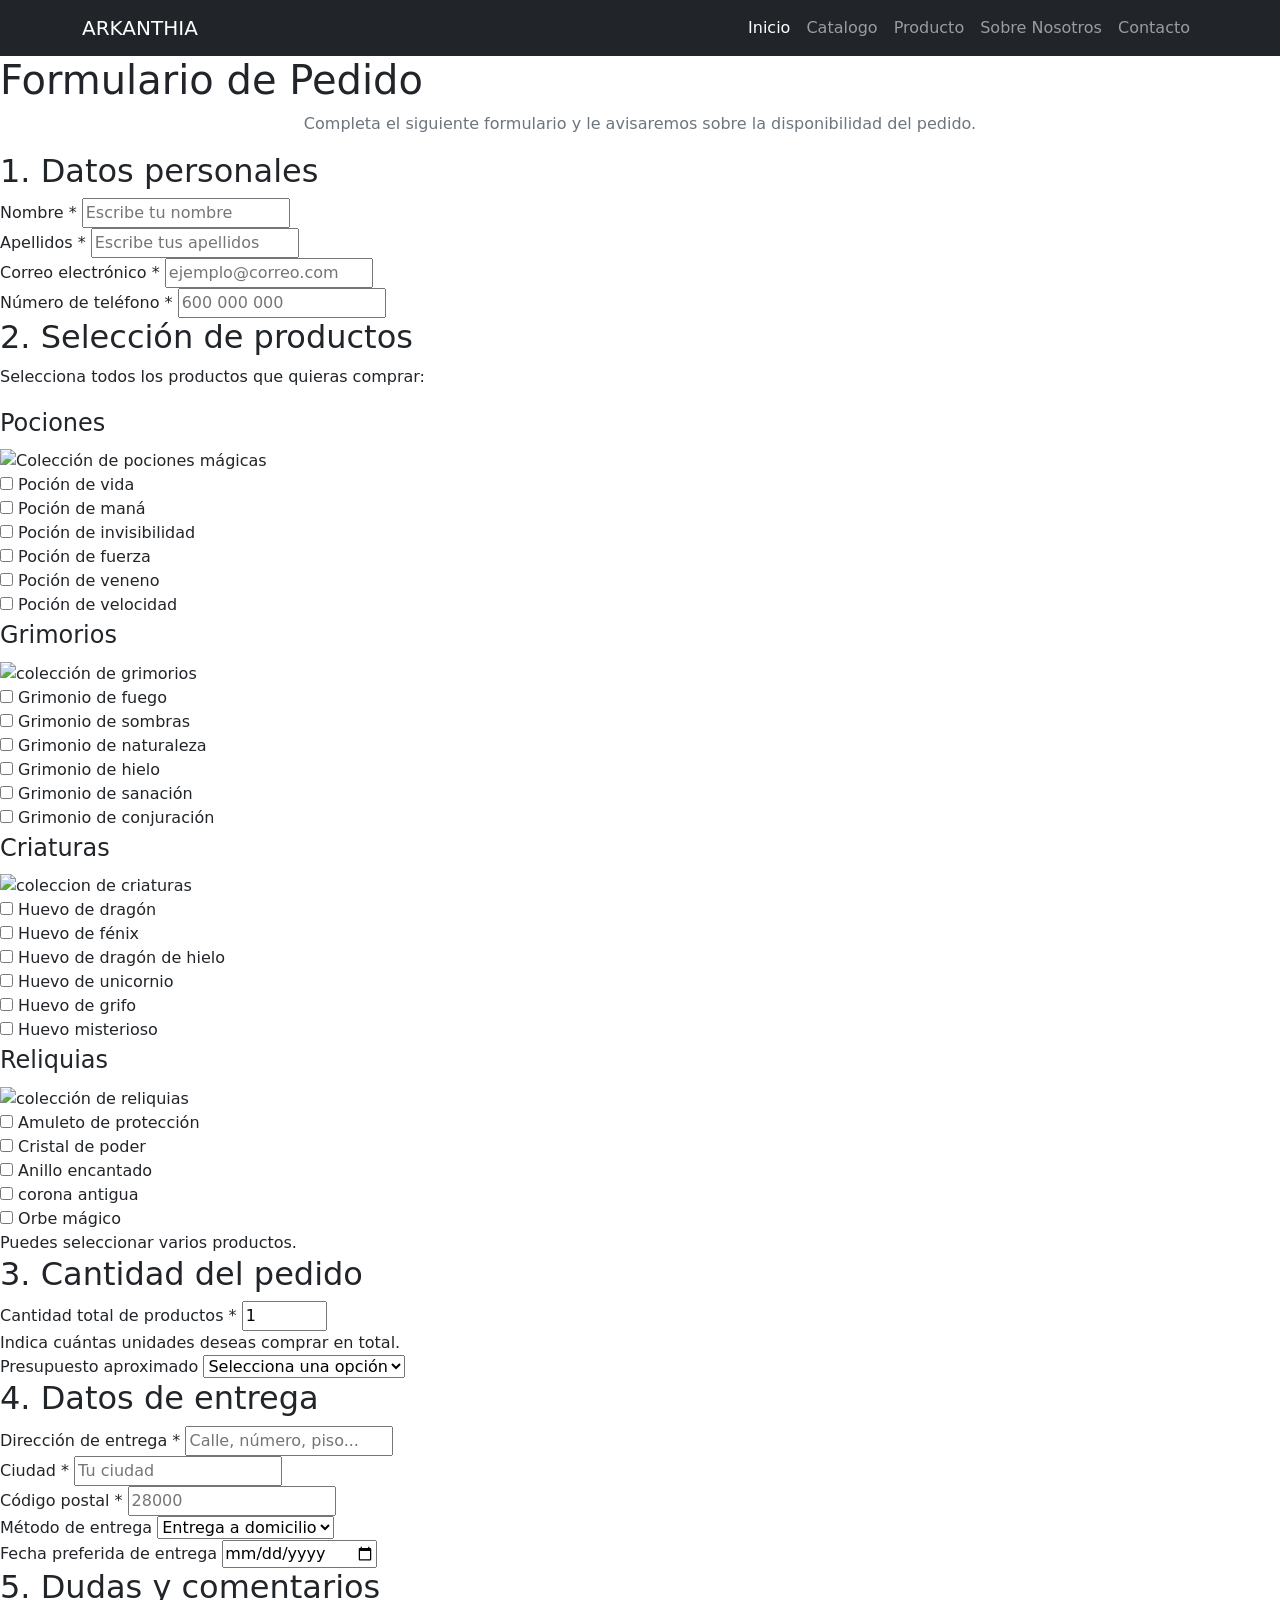
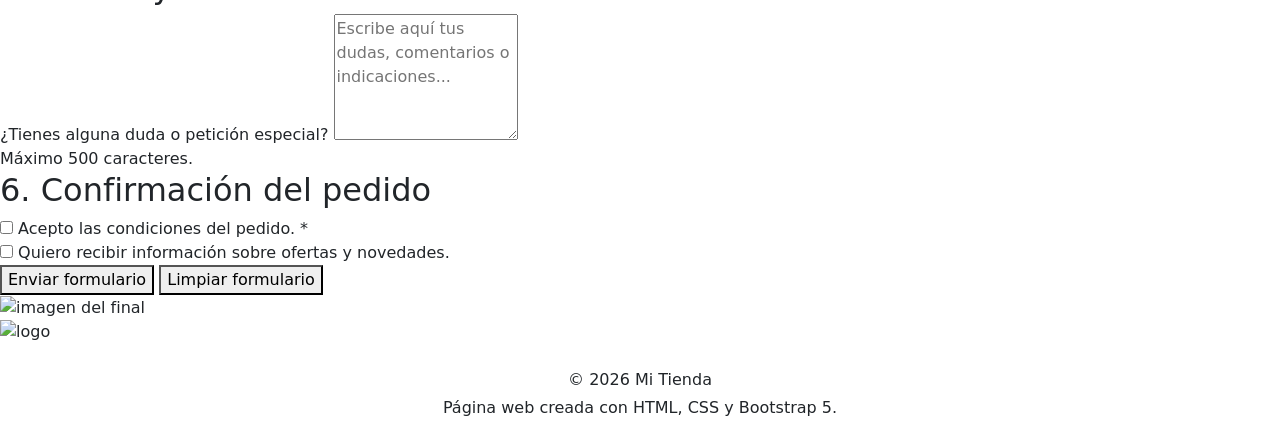
==== commit 8def12b1: "Update contacto.html" ====
--- a/contacto.html
+++ b/contacto.html
@@ -1,56 +1,64 @@
-
 <!DOCTYPE html>
 <html lang="es">
 <head>
     <meta charset="UTF-8">
     <meta name="viewport" content="width=device-width, initial-scale=1.0">
-    <title>Formulario de Pedido</title>
-
-    <!-- Bootstrap 5 -->
-    <link href="https://cdn.jsdelivr.net/npm/bootstrap@5.3.3/dist/css/bootstrap.min.css" rel="stylesheet">
-
-    <!-- Estilos propios -->
-    <link rel="stylesheet" href="estilo.css">
+
+    <title>Arkanthia - Inicio</title>
+
+    <!-- Bootstrap -->
+    <link href="https://cdn.jsdelivr.net/npm/bootstrap@5.3.8/dist/css/bootstrap.min.css" rel="stylesheet">
+
+    <!-- CSS -->
+    <link rel="stylesheet" href="styles.css">
 </head>
 
 <body>
 
     <!-- MENÚ DE NAVEGACIÓN -->
-    <nav class="navbar navbar-expand-lg navbar-dark bg-dark">
-        <div class="container">
-            <a class="navbar-brand" href="menu.html">Mi Tienda</a>
-
-            <button class="navbar-toggler" type="button"
-                data-bs-toggle="collapse"
-                data-bs-target="#menuPrincipal"
-                aria-controls="menuPrincipal"
-                aria-expanded="false"
-                aria-label="Abrir menú">
-
-                <span class="navbar-toggler-icon"></span>
-            </button>
-
-            <div class="collapse navbar-collapse" id="menuPrincipal">
-                <ul class="navbar-nav ms-auto">
-                    <li class="nav-item">
-                        <a class="nav-link" href="menu.html">Inicio</a>
-                    </li>
-
-                    <li class="nav-item">
-                        <a class="nav-link" href="galeria.html">Productos</a>
-                    </li>
-
-                    <li class="nav-item">
-                        <a class="nav-link" href="nosotros.html">Nosotros</a>
-                    </li>
-
-                    <li class="nav-item">
-                        <a class="nav-link active" href="contacto.html">Contacto</a>
-                    </li>
-                </ul>
-            </div>
-        </div>
-    </nav>
+    <header>
+        <nav class="navbar navbar-expand-lg navbar-dark bg-dark">
+            <div class="container">
+
+                <a class="navbar-brand" href="index.html">
+                    ARKANTHIA
+                </a>
+
+                <button class="navbar-toggler" type="button"
+                    data-bs-toggle="collapse"
+                    data-bs-target="#menu">
+                    <span class="navbar-toggler-icon"></span>
+                </button>
+
+                <div class="collapse navbar-collapse" id="menu">
+
+                    <ul class="navbar-nav ms-auto">
+
+                        <li class="nav-item">
+                            <a class="nav-link active" href="index.html">Inicio</a>
+                        </li>
+
+                        <li class="nav-item">
+                            <a class="nav-link" href="pociones.html">Catalogo</a>
+                        </li>
+
+                        <li class="nav-item">
+                            <a class="nav-link" href="grimorios.html">Producto</a>
+                        </li>
+
+                        <li class="nav-item">
+                            <a class="nav-link" href="criaturas.html">Sobre Nosotros</a>
+                        </li>
+
+                        <li class="nav-item">
+                            <a class="nav-link" href="reliquias.html">Contacto</a>
+                        </li>
+
+                    </ul>
+                </div>
+            </div>
+        </nav>
+    </header>
 
 
     <!-- FORMULARIO -->
@@ -112,48 +120,200 @@
                 <p>Selecciona todos los productos que quieras comprar:</p>
 
                 <fieldset>
-                    <legend>Catálogo</legend>
+
+                    <legend>Pociones</legend>
+
+                    <img src="imagenes/pocionesformulario.png"
+                      alt="Colección de pociones mágicas"
+                      class="imagen-categoria">
+                    </img>
 
                     <div class="checkbox-group">
 
                         <div class="checkbox-item">
                             <input type="checkbox" id="producto1"
                                 name="productos[]" value="Producto 1">
-                            <label for="producto1">Producto 1</label>
+                            <label for="producto1">Poción de vida</label>
                         </div>
 
                         <div class="checkbox-item">
                             <input type="checkbox" id="producto2"
                                 name="productos[]" value="Producto 2">
-                            <label for="producto2">Producto 2</label>
+                            <label for="producto2">Poción de maná</label>
                         </div>
 
                         <div class="checkbox-item">
                             <input type="checkbox" id="producto3"
                                 name="productos[]" value="Producto 3">
-                            <label for="producto3">Producto 3</label>
+                            <label for="producto3">Poción de invisibilidad</label>
                         </div>
 
                         <div class="checkbox-item">
                             <input type="checkbox" id="producto4"
                                 name="productos[]" value="Producto 4">
-                            <label for="producto4">Producto 4</label>
+                            <label for="producto4">Poción de fuerza</label>
                         </div>
 
                         <div class="checkbox-item">
                             <input type="checkbox" id="producto5"
                                 name="productos[]" value="Producto 5">
-                            <label for="producto5">Producto 5</label>
+                            <label for="producto5">Poción de veneno</label>
                         </div>
 
                         <div class="checkbox-item">
                             <input type="checkbox" id="producto6"
                                 name="productos[]" value="Producto 6">
-                            <label for="producto6">Producto 6</label>
-                        </div>
+                            <label for="producto6">Poción de velocidad</label>
+                        </div>
+
 
                     </div>
                 </fieldset>
+
+                <fieldset>
+                    <legend>Grimorios</legend>
+
+                    <img src="imagenes/grimorioformulario.png"
+                      alt="colección de grimorios"
+                      class="imagen-categoria">
+                    </img>
+
+                    <div class="checkbox-group">
+
+                        <div class="checkbox-item">
+                            <input type="checkbox" id="producto1"
+                                name="productos[]" value="Producto 1">
+                            <label for="producto1">Grimonio de fuego</label>
+                        </div>
+
+                        <div class="checkbox-item">
+                            <input type="checkbox" id="producto2"
+                                name="productos[]" value="Producto 2">
+                            <label for="producto2">Grimonio de sombras</label>
+                        </div>
+
+                        <div class="checkbox-item">
+                            <input type="checkbox" id="producto3"
+                                name="productos[]" value="Producto 3">
+                            <label for="producto3">Grimonio de naturaleza</label>
+                        </div>
+
+                        <div class="checkbox-item">
+                            <input type="checkbox" id="producto4"
+                                name="productos[]" value="Producto 4">
+                            <label for="producto4">Grimonio de hielo</label>
+                        </div>
+
+                        <div class="checkbox-item">
+                            <input type="checkbox" id="producto5"
+                                name="productos[]" value="Producto 5">
+                            <label for="producto5">Grimonio de sanación</label>
+                        </div>
+
+                        <div class="checkbox-item">
+                            <input type="checkbox" id="producto5"
+                                name="productos[]" value="Producto 6">
+                            <label for="producto5">Grimonio de conjuración</label>
+                        </div>
+
+                    </div>
+                </fieldset>
+                
+                <fieldset>
+                    <legend>Criaturas</legend>
+
+                    <img src="imagenes/criaturasformulario.png"
+                      alt="coleccion de criaturas"
+                      class="imagen-categoria">
+                    </img>
+
+                    <div class="checkbox-group">
+
+                        <div class="checkbox-item">
+                            <input type="checkbox" id="producto1"
+                                name="productos[]" value="Producto 1">
+                            <label for="producto1">Huevo de dragón</label>
+                        </div>
+
+                        <div class="checkbox-item">
+                            <input type="checkbox" id="producto2"
+                                name="productos[]" value="Producto 2">
+                            <label for="producto2">Huevo de fénix</label>
+                        </div>
+
+                        <div class="checkbox-item">
+                            <input type="checkbox" id="producto3"
+                                name="productos[]" value="Producto 3">
+                            <label for="producto3">Huevo de dragón de hielo</label>
+                        </div>
+
+                        <div class="checkbox-item">
+                            <input type="checkbox" id="producto4"
+                                name="productos[]" value="Producto 4">
+                            <label for="producto4">Huevo de unicornio</label>
+                        </div>
+
+                        <div class="checkbox-item">
+                            <input type="checkbox" id="producto5"
+                                name="productos[]" value="Producto 5">
+                            <label for="producto5">Huevo de grifo</label>
+                        </div>
+
+                        <div class="checkbox-item">
+                            <input type="checkbox" id="producto5"
+                                name="productos[]" value="Producto 6">
+                            <label for="producto5">Huevo misterioso</label>
+                        </div>
+
+                    </div>
+                </fieldset>
+
+                <fieldset>
+                    <legend>Reliquias</legend>
+
+                    <img src="imagenes/reliquiasformulario.png"
+                      alt="colección de reliquias"
+                      class="imagen-categoria">
+                    </img>
+
+                    <div class="checkbox-group">
+
+                        <div class="checkbox-item">
+                            <input type="checkbox" id="producto1"
+                                name="productos[]" value="Producto 1">
+                            <label for="producto1">Amuleto de protección</label>
+                        </div>
+
+                        <div class="checkbox-item">
+                            <input type="checkbox" id="producto2"
+                                name="productos[]" value="Producto 2">
+                            <label for="producto2">Cristal de poder</label>
+                        </div>
+
+                        <div class="checkbox-item">
+                            <input type="checkbox" id="producto3"
+                                name="productos[]" value="Producto 3">
+                            <label for="producto3">Anillo encantado</label>
+                        </div>
+
+                        <div class="checkbox-item">
+                            <input type="checkbox" id="producto4"
+                                name="productos[]" value="Producto 4">
+                            <label for="producto4">corona antigua</label>
+                        </div>
+
+                        <div class="checkbox-item">
+                            <input type="checkbox" id="producto5"
+                                name="productos[]" value="Producto 5">
+                            <label for="producto5">Orbe mágico</label>
+                        </div>
+
+                    </div>
+                </fieldset>
+
+
+
+
 
                 <div class="form-hint">
                     Puedes seleccionar varios productos.
@@ -334,9 +494,25 @@
 
     </div>
 
+    
+
+    <div class="banner-final">
+      <img src="imagenes/final.png" alt="imagen del final">
+    </div>
+
+    <div class="logo-formulario">
+      <img src="imagenes/logo.png" alt="logo">
+    </div>
+
+
+</div>
+
+
 
     <!-- PIE DE PÁGINA -->
     <footer class="footer text-center">
+
+
 
         <div class="container py-4">
 
@@ -384,5 +560,7 @@
 
     </script>
 
+    
+
 </body>
 </html>
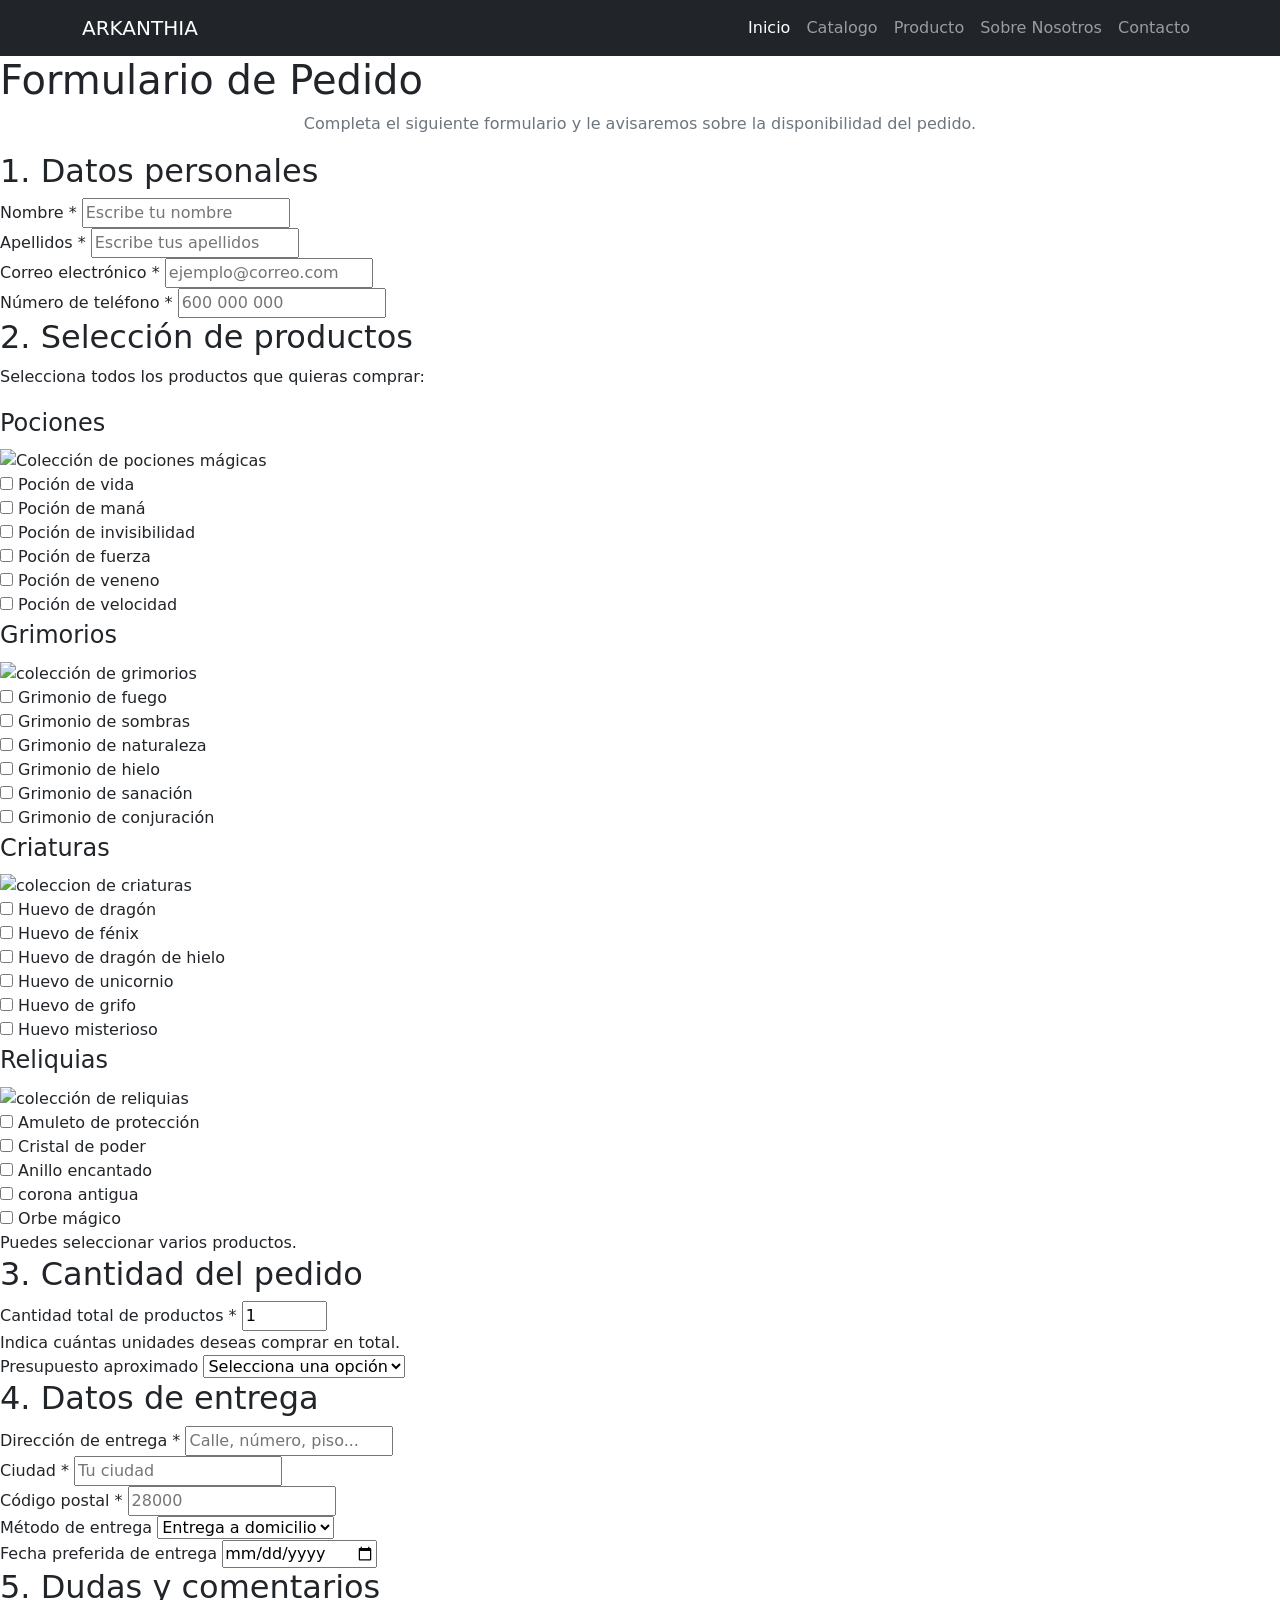
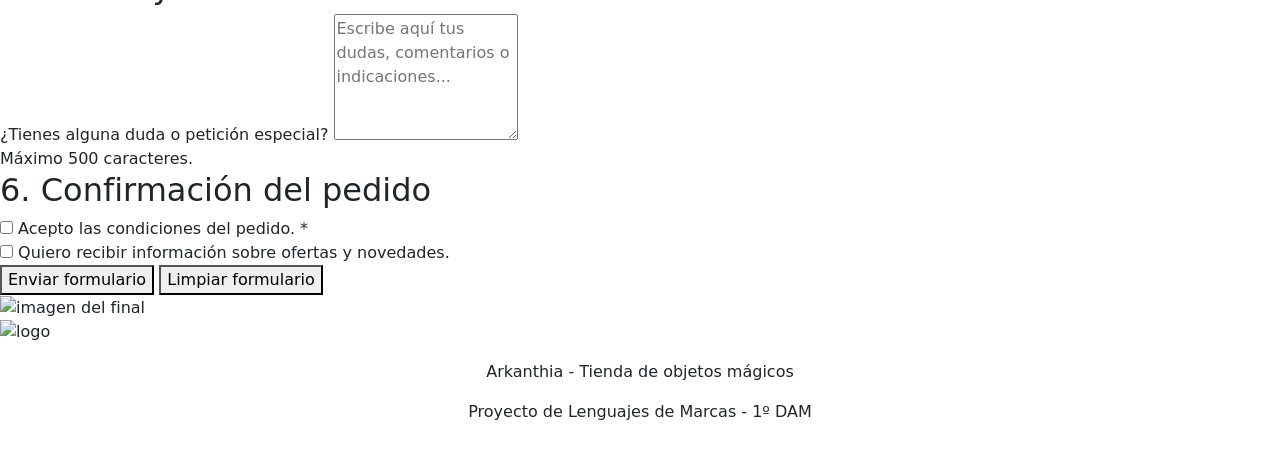
==== commit f1a1e06f: "Update contacto.html" ====
--- a/contacto.html
+++ b/contacto.html
@@ -507,26 +507,16 @@
 
 </div>
 
-
-
-    <!-- PIE DE PÁGINA -->
-    <footer class="footer text-center">
-
-
-
-        <div class="container py-4">
-
-            <p class="mb-1">
-                &copy; 2026 Mi Tienda
-            </p>
-
-            <p class="mb-0">
-                Página web creada con HTML, CSS y Bootstrap 5.
-            </p>
-
-        </div>
+ <!-- PIE DE PÁGINA -->
+    <footer class="text-center p-3">
+
+        <p>Arkanthia - Tienda de objetos mágicos</p>
+
+        <p>Proyecto de Lenguajes de Marcas - 1º DAM</p>
 
     </footer>
+
+    
 
 
     <!-- JAVASCRIPT -->
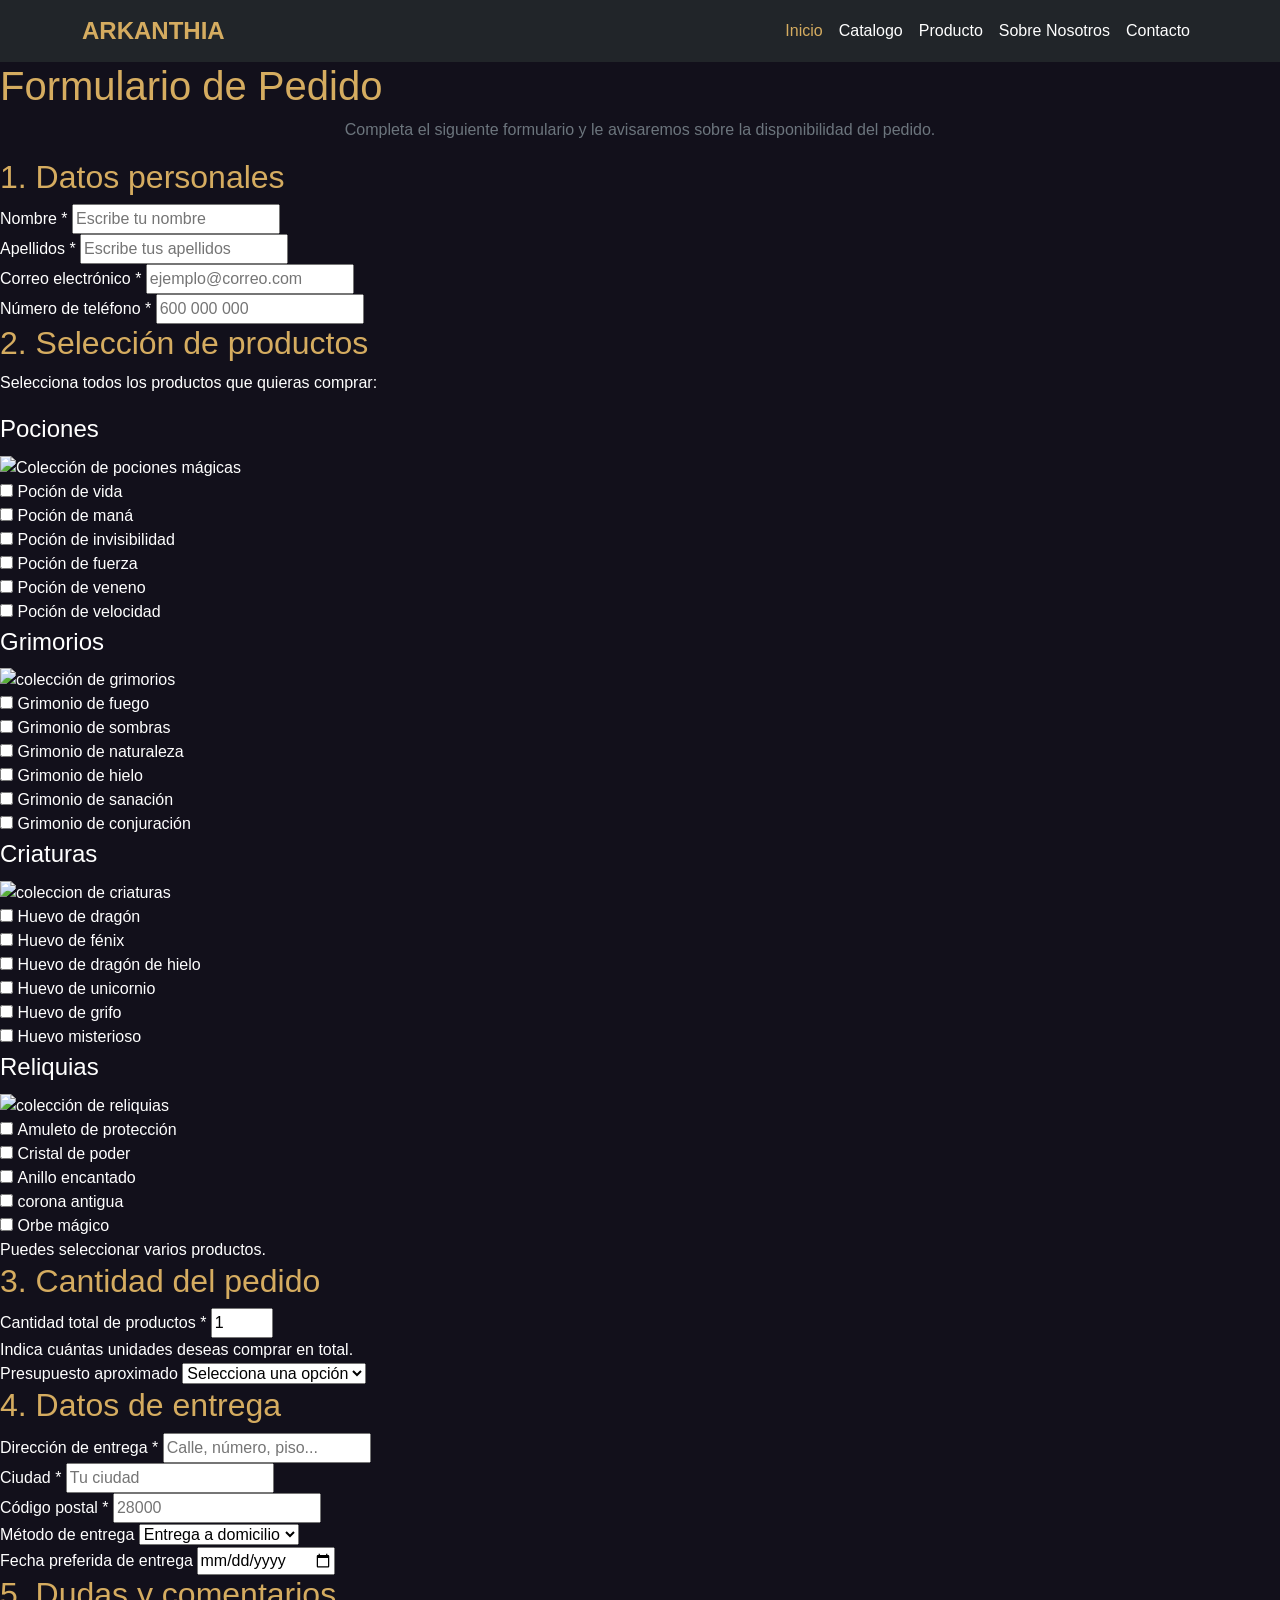
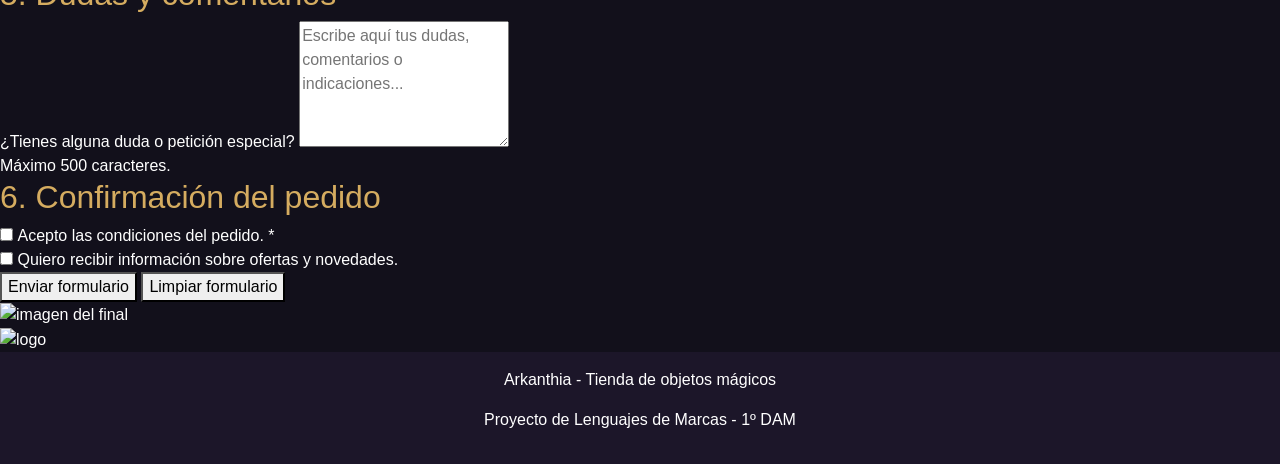
==== commit 54737a84: "Update contacto.html" ====
--- a/contacto.html
+++ b/contacto.html
@@ -10,7 +10,7 @@
     <link href="https://cdn.jsdelivr.net/npm/bootstrap@5.3.8/dist/css/bootstrap.min.css" rel="stylesheet">
 
     <!-- CSS -->
-    <link rel="stylesheet" href="styles.css">
+    <link rel="stylesheet" href="style.css">
 </head>
 
 <body>
--- a/style.css
+++ b/style.css
@@ -0,0 +1,283 @@
+
+/* ===================================
+   FONDO GENERAL
+=================================== */
+
+body {
+    background-color: rgb(18, 16, 27);
+    color: white;
+    font-family: Arial, sans-serif;
+}
+
+
+/* ===================================
+   BARRA DE NAVEGACION
+=================================== */
+
+.navbar {
+    background-color: rgb(28, 22, 41);
+}
+
+.navbar-brand {
+    color: rgb(213, 172, 96);
+    font-size: 24px;
+    font-weight: bold;
+}
+
+.navbar-brand:hover {
+    color: rgb(213, 172, 96);
+}
+
+.navbar .nav-link {
+    color: white;
+}
+
+.navbar .nav-link:hover {
+    color: rgb(213, 172, 96);
+}
+
+.navbar .nav-link.active {
+    color: rgb(213, 172, 96);
+}
+
+
+/* ===================================
+   TITULOS Y PARRAFOS
+=================================== */
+
+h1, h2, h3, h4, h5 {
+    color: rgb(213, 172, 96);
+}
+
+p {
+    color: white;
+}
+
+
+/* ===================================
+   CARRUSEL DE IMAGENES
+=================================== */
+
+#carruselPrincipal {
+    width: 75%;
+    margin: auto;
+    background-color: rgb(18, 16, 27);
+}
+
+/* CONTENEDOR DEL CARRUSEL */
+.carousel-container {
+    display: flex;
+    flex-direction: column;
+    width: 100%;
+}
+
+/* IMAGENES DEL CARRUSEL */
+#carruselPrincipal .carousel-item {
+    display: none;
+    width: 100%;
+    height: auto;
+    margin-right: 0;
+}
+
+/* IMAGEN ACTIVA */
+#carruselPrincipal .carousel-item.active {
+    display: block;
+}
+
+
+/* ===================================
+   FLECHAS DEL CARRUSEL
+=================================== */
+
+.prev, .next {
+    background-color: rgb(28, 22, 41);
+    color: white;
+    border: none;
+    padding: 12px;
+    font-size: 18px;
+    cursor: pointer;
+}
+
+/* EFECTO AL PASAR EL RATON */
+.prev:hover, .next:hover {
+    background-color: rgb(112, 69, 160);
+}
+
+
+/* ===================================
+   INDICADORES DEL CARRUSEL
+=================================== */
+
+.indicators {
+    display: flex;
+    justify-content: center;
+}
+
+/* PUNTOS DEL CARRUSEL */
+.indicators div {
+    width: 12px;
+    height: 12px;
+    margin: 5px;
+    background-color: white;
+    border-radius: 50%;
+    cursor: pointer;
+}
+
+/* PUNTO ACTIVO */
+.indicators div.active {
+    background-color: rgb(213, 172, 96);
+}
+
+
+/* ===================================
+   CATEGORIAS DE LA TIENDA
+=================================== */
+
+.seccion-categorias {
+    width: 65%;
+}
+
+/* TARJETAS */
+.card {
+    background-color: rgb(41, 31, 59);
+    color: white;
+    border: 1px solid rgb(73, 54, 95);
+}
+
+/* IMAGENES DE LAS TARJETAS */
+.card-img-top {
+    width: 100%;
+    height: auto;
+}
+
+/* TITULOS DE LAS TARJETAS */
+.card-title {
+    color: rgb(213, 172, 96);
+}
+
+/* TEXTOS DE LAS TARJETAS */
+.card-text {
+    color: white;
+}
+
+
+/* ===================================
+   BOTONES DE LA TIENDA
+=================================== */
+
+.btn-magia {
+    background-color: rgb(112, 69, 160);
+    color: white;
+    border: none;
+    padding: 10px;
+    border-radius: 5px;
+}
+
+/* BOTONES AL PASAR EL RATON */
+.btn-magia:hover {
+    background-color: rgb(89, 53, 128);
+    color: white;
+}
+
+
+/* ===================================
+   HISTORIA DE ARKANTHIA
+=================================== */
+
+#historia {
+    padding-top: 20px;
+    padding-bottom: 20px;
+}
+
+/* IMAGEN DE LA HISTORIA */
+.imagen-historia {
+    width: 100%;
+    height: auto;
+}
+
+
+/* ===================================
+   PIE DE PAGINA
+=================================== */
+
+footer {
+    background-color: rgb(28, 22, 41);
+    color: white;
+}
+
+footer p {
+    color: white;
+}
+
+
+/* ===================================
+   SOBRE NOSOTROS
+=================================== */
+
+.portada {
+    background: linear-gradient(135deg, rgb(74, 37, 116), rgb(28, 22, 41));
+    border-bottom: 3px solid rgb(213, 172, 96);
+}
+
+.logo-portada {
+    width: 120px;
+    background-color: rgb(244, 241, 234);
+    border-radius: 50%;
+    padding: 10px;
+}
+
+.imagen-nosotros {
+    max-width: 320px;
+    background-color: rgb(244, 241, 234);
+    padding: 20px;
+}
+
+.titulo-dorado {
+    color: rgb(213, 172, 96);
+}
+
+/* LISTA DE CATEGORIAS */
+.lista-categorias {
+    display: flex;
+    flex-wrap: wrap;
+    justify-content: center;
+    gap: 15px;
+    list-style: none;
+    padding: 0;
+}
+
+.lista-categorias a {
+    display: block;
+    padding: 10px 25px;
+    border: 2px solid rgb(213, 172, 96);
+    border-radius: 30px;
+    color: white;
+    text-decoration: none;
+}
+
+.lista-categorias a:hover {
+    background-color: rgb(213, 172, 96);
+    color: rgb(18, 16, 27);
+}
+
+/* TARJETAS DE OBJETIVOS */
+.tarjeta-nosotros:hover {
+    border-color: rgb(213, 172, 96);
+}
+
+/* TABLA */
+.tabla-nosotros th {
+    color: rgb(213, 172, 96);
+}
+
+/* BOTON DORADO */
+.btn-dorado {
+    background-color: rgb(213, 172, 96);
+    color: rgb(18, 16, 27);
+    font-weight: bold;
+}
+
+.btn-dorado:hover {
+    background-color: rgb(205, 127, 50);
+    color: white;
+}
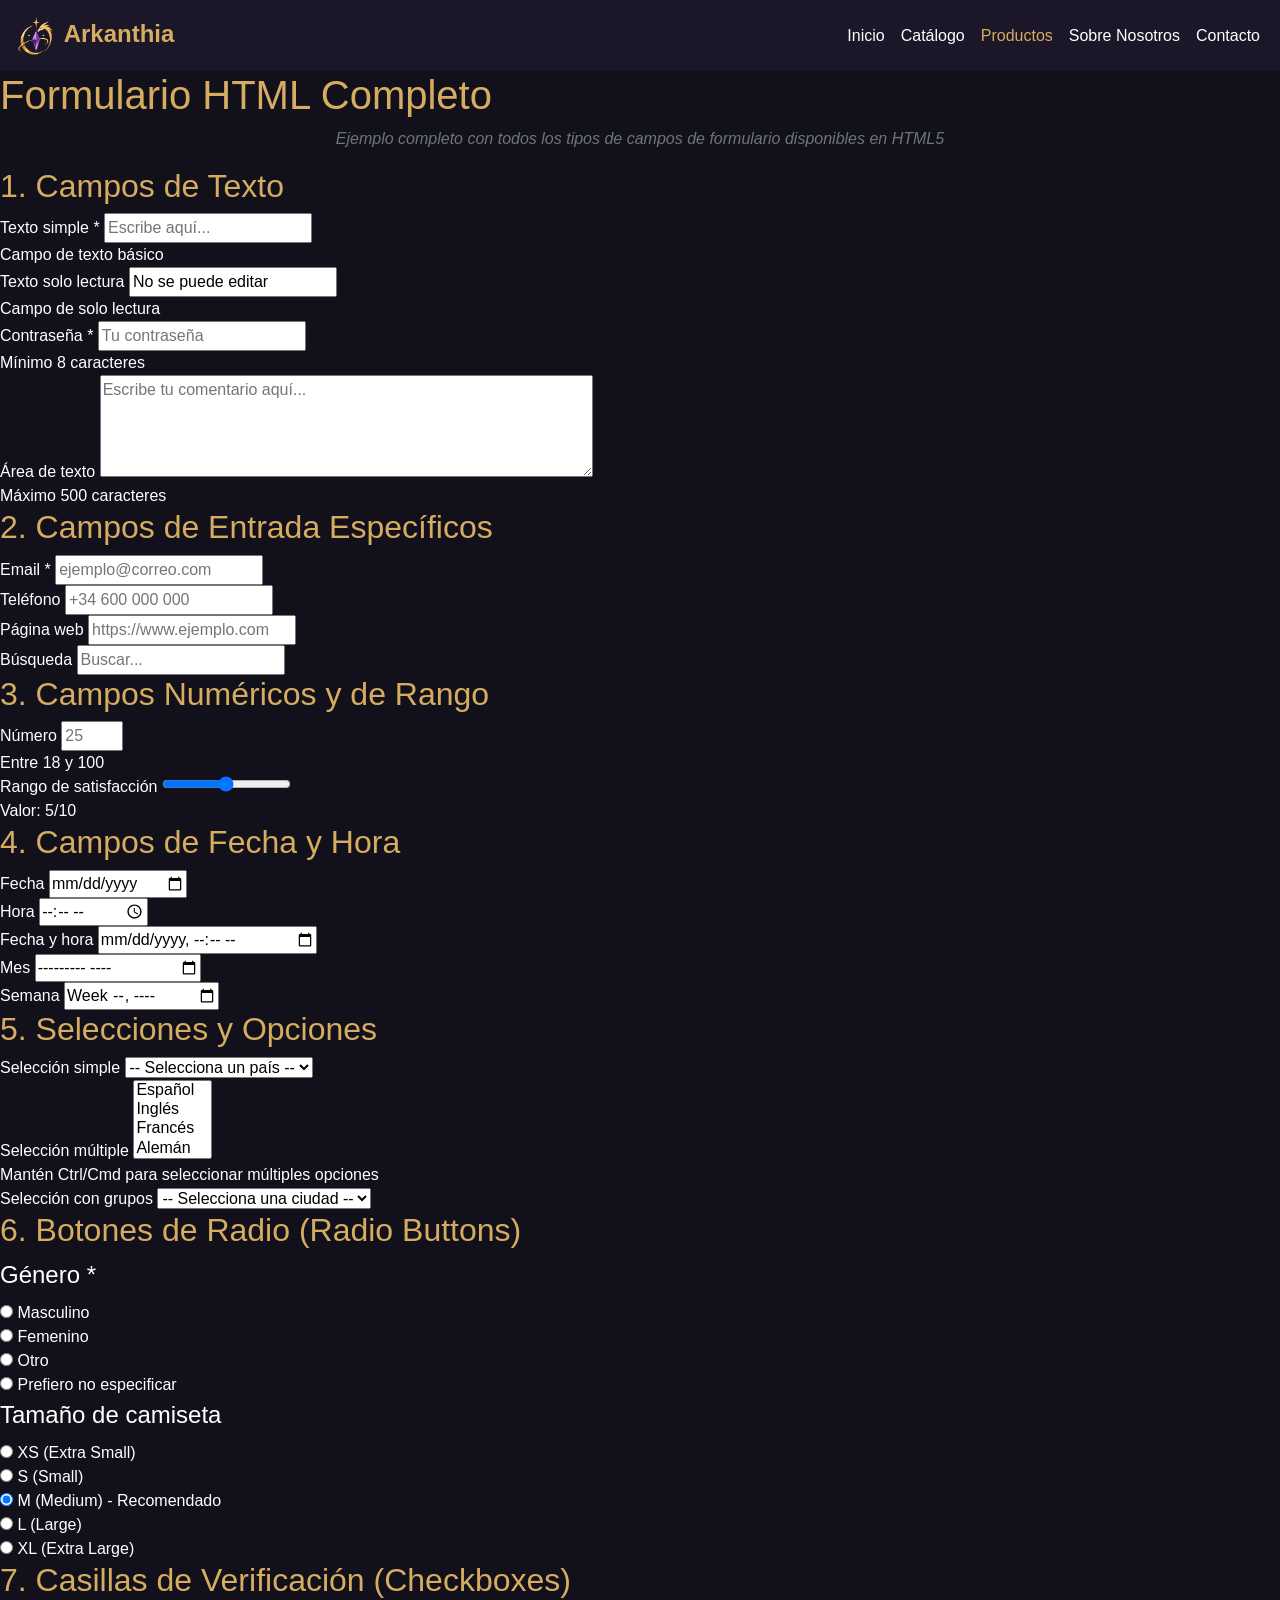
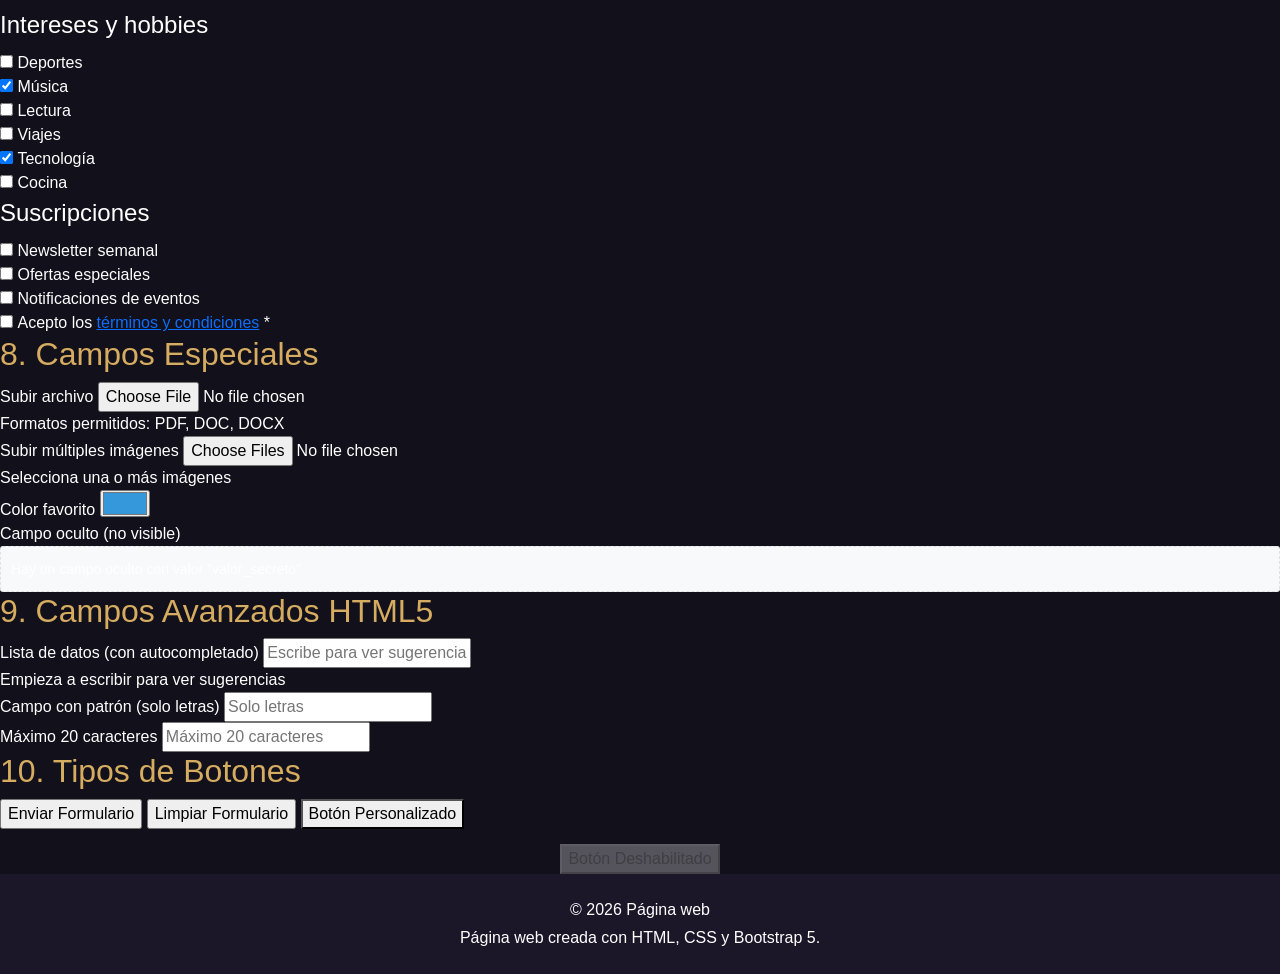
==== commit 16a59039: "Update contacto.html" ====
--- a/contacto.html
+++ b/contacto.html
@@ -3,554 +3,450 @@
 <head>
     <meta charset="UTF-8">
     <meta name="viewport" content="width=device-width, initial-scale=1.0">
-
-    <title>Arkanthia - Inicio</title>
-
-    <!-- Bootstrap -->
-    <link href="https://cdn.jsdelivr.net/npm/bootstrap@5.3.8/dist/css/bootstrap.min.css" rel="stylesheet">
-
-    <!-- CSS -->
+     <title>Formulario HTML Completo</title>
+
+    <!-- Bootstrap 5 -->
+    <link href="https://cdn.jsdelivr.net/npm/bootstrap@5.3.3/dist/css/bootstrap.min.css" rel="stylesheet">
+    <!--Estilos-->
     <link rel="stylesheet" href="style.css">
 </head>
-
 <body>
-
-    <!-- MENÚ DE NAVEGACIÓN -->
-    <header>
-        <nav class="navbar navbar-expand-lg navbar-dark bg-dark">
-            <div class="container">
-
-                <a class="navbar-brand" href="index.html">
-                    ARKANTHIA
-                </a>
-
-                <button class="navbar-toggler" type="button"
-                    data-bs-toggle="collapse"
-                    data-bs-target="#menu">
-                    <span class="navbar-toggler-icon"></span>
-                </button>
-
-                <div class="collapse navbar-collapse" id="menu">
-
-                    <ul class="navbar-nav ms-auto">
-
-                        <li class="nav-item">
-                            <a class="nav-link active" href="index.html">Inicio</a>
-                        </li>
-
-                        <li class="nav-item">
-                            <a class="nav-link" href="pociones.html">Catalogo</a>
-                        </li>
-
-                        <li class="nav-item">
-                            <a class="nav-link" href="grimorios.html">Producto</a>
-                        </li>
-
-                        <li class="nav-item">
-                            <a class="nav-link" href="criaturas.html">Sobre Nosotros</a>
-                        </li>
-
-                        <li class="nav-item">
-                            <a class="nav-link" href="reliquias.html">Contacto</a>
-                        </li>
-
-                    </ul>
-                </div>
-            </div>
-        </nav>
-    </header>
-
-
-    <!-- FORMULARIO -->
+    <!-- Menú de navegación -->
+     <nav class="navbar navbar-expand-lg navbar-dark">
+                <div class="container-fluid">
+                    <a class="navbar-brand" href="./index.html">
+                        <img alt="Logo de Arkanthia" height="45" src="./images/logo.png" width="45">
+                        <b>Arkanthia</b>
+                    </a>
+
+                    <button aria-controls="menu" aria-expanded="false" aria-label="Abrir menú" class="navbar-toggler" data-bs-target="#menu" data-bs-toggle="collapse" type="button">
+                        <span class="navbar-toggler-icon"></span>
+                    </button>
+
+                    <div class="collapse navbar-collapse" id="menu">
+                        <ul class="navbar-nav ms-auto">
+                            <li class="nav-item">
+                                <a class="nav-link" href="./index.html">Inicio</a>
+                            </li>
+
+                            <li class="nav-item">
+                                <a class="nav-link" href="./galeria.html">Catálogo</a>
+                            </li>
+
+                            <li class="nav-item">
+                                <a aria-current="page" class="nav-link active" href="./productos.html">Productos</a>
+                            </li>
+
+                            <li class="nav-item">
+                                <a class="nav-link" href="./nosotros.html">Sobre Nosotros</a>
+                            </li>
+
+                            <li class="nav-item">
+                                <a class="nav-link" href="./contacto.html">Contacto</a>
+                            </li>
+                        </ul>
+                    </div>
+                </div>
+            </nav>
+    <!-- Formulario completo con todos los tipos de campos HTML -->
+    
     <div class="form-container">
-
-        <h1>Formulario de Pedido</h1>
-
-        <p style="text-align:center; color:#6c757d;">
-            Completa el siguiente formulario y le avisaremos sobre la disponibilidad del pedido.
+        <h1>Formulario HTML Completo</h1>
+        <p style="text-align: center; color: #6c757d;">
+            <em>Ejemplo completo con todos los tipos de campos de formulario disponibles en HTML5</em>
         </p>
 
-        <form id="formularioPedido" action="#" method="post">
-
-            <!-- SECCIÓN 1: DATOS PERSONALES -->
-            <div class="form-section">
-
-                <h2>1. Datos personales</h2>
-
-                <div class="inline-group">
-
-                    <div class="form-group">
-                        <label for="nombre">Nombre *</label>
-                        <input type="text" id="nombre" name="nombre"
-                            placeholder="Escribe tu nombre" required>
-                    </div>
-
-                    <div class="form-group">
-                        <label for="apellidos">Apellidos *</label>
-                        <input type="text" id="apellidos" name="apellidos"
-                            placeholder="Escribe tus apellidos" required>
-                    </div>
-
-                </div>
-
-                <div class="inline-group">
-
-                    <div class="form-group">
-                        <label for="email">Correo electrónico *</label>
-                        <input type="email" id="email" name="email"
-                            placeholder="ejemplo@correo.com" required>
-                    </div>
-
-                    <div class="form-group">
-                        <label for="telefono">Número de teléfono *</label>
-                        <input type="tel" id="telefono" name="telefono"
-                            placeholder="600 000 000" required>
-                    </div>
-
-                </div>
-
-            </div>
-
-
-            <!-- SECCIÓN 2: SELECCIÓN DE PRODUCTOS -->
-            <div class="form-section">
-
-                <h2>2. Selección de productos</h2>
-
-                <p>Selecciona todos los productos que quieras comprar:</p>
-
+        <form action="#" method="post" enctype="multipart/form-data">
+            
+            <!-- SECCIÓN 1: CAMPOS DE TEXTO -->
+            <div class="form-section">
+                <h2>1. Campos de Texto</h2>
+                
+                <div class="inline-group">
+                    <div class="form-group">
+                        <label for="texto-simple">Texto simple <span class="required">*</span></label>
+                        <input type="text" id="texto-simple" name="texto_simple" placeholder="Escribe aquí..." required>
+                        <div class="form-hint">Campo de texto básico</div>
+                    </div>
+                    
+                    <div class="form-group">
+                        <label for="texto-readonly">Texto solo lectura</label>
+                        <input type="text" id="texto-readonly" name="texto_readonly" value="No se puede editar" readonly>
+                        <div class="form-hint">Campo de solo lectura</div>
+                    </div>
+                </div>
+                
+                <div class="form-group">
+                    <label for="password">Contraseña <span class="required">*</span></label>
+                    <input type="password" id="password" name="password" placeholder="Tu contraseña" required minlength="8">
+                    <div class="form-hint">Mínimo 8 caracteres</div>
+                </div>
+                
+                <div class="form-group">
+                    <label for="textarea">Área de texto</label>
+                    <textarea id="textarea" name="comentarios" rows="4" cols="50" placeholder="Escribe tu comentario aquí..."></textarea>
+                    <div class="form-hint">Máximo 500 caracteres</div>
+                </div>
+            </div>
+
+            <!-- SECCIÓN 2: CAMPOS DE ENTRADA ESPECÍFICOS -->
+            <div class="form-section">
+                <h2>2. Campos de Entrada Específicos</h2>
+                
+                <div class="inline-group">
+                    <div class="form-group">
+                        <label for="email">Email <span class="required">*</span></label>
+                        <input type="email" id="email" name="email" placeholder="ejemplo@correo.com" required>
+                    </div>
+                    
+                    <div class="form-group">
+                        <label for="telefono">Teléfono</label>
+                        <input type="tel" id="telefono" name="telefono" placeholder="+34 600 000 000">
+                    </div>
+                </div>
+                
+                <div class="inline-group">
+                    <div class="form-group">
+                        <label for="url">Página web</label>
+                        <input type="url" id="url" name="website" placeholder="https://www.ejemplo.com">
+                    </div>
+                    
+                    <div class="form-group">
+                        <label for="busqueda">Búsqueda</label>
+                        <input type="search" id="busqueda" name="busqueda" placeholder="Buscar...">
+                    </div>
+                </div>
+            </div>
+
+            <!-- SECCIÓN 3: CAMPOS NUMÉRICOS Y DE RANGO -->
+            <div class="form-section">
+                <h2>3. Campos Numéricos y de Rango</h2>
+                
+                <div class="inline-group">
+                    <div class="form-group">
+                        <label for="numero">Número</label>
+                        <input type="number" id="numero" name="edad" min="18" max="100" step="1" placeholder="25">
+                        <div class="form-hint">Entre 18 y 100</div>
+                    </div>
+                    
+                    <div class="form-group">
+                        <label for="rango">Rango de satisfacción</label>
+                        <input type="range" id="rango" name="satisfaccion" min="0" max="10" value="5" oninput="document.getElementById('rango-valor').textContent = this.value">
+                        <div class="range-display">Valor: <span id="rango-valor">5</span>/10</div>
+                    </div>
+                </div>
+            </div>
+
+            <!-- SECCIÓN 4: CAMPOS DE FECHA Y HORA -->
+            <div class="form-section">
+                <h2>4. Campos de Fecha y Hora</h2>
+                
+                <div class="inline-group">
+                    <div class="form-group">
+                        <label for="fecha">Fecha</label>
+                        <input type="date" id="fecha" name="fecha_nacimiento">
+                    </div>
+                    
+                    <div class="form-group">
+                        <label for="hora">Hora</label>
+                        <input type="time" id="hora" name="hora_preferida">
+                    </div>
+                </div>
+                
+                <div class="inline-group">
+                    <div class="form-group">
+                        <label for="fecha-hora">Fecha y hora</label>
+                        <input type="datetime-local" id="fecha-hora" name="fecha_hora_cita">
+                    </div>
+                    
+                    <div class="form-group">
+                        <label for="mes">Mes</label>
+                        <input type="month" id="mes" name="mes_inicio">
+                    </div>
+                </div>
+                
+                <div class="form-group">
+                    <label for="semana">Semana</label>
+                    <input type="week" id="semana" name="semana_vacaciones">
+                </div>
+            </div>
+
+            <!-- SECCIÓN 5: SELECCIONES Y OPCIONES -->
+            <div class="form-section">
+                <h2>5. Selecciones y Opciones</h2>
+                
+                <div class="form-group">
+                    <label for="select-simple">Selección simple</label>
+                    <select id="select-simple" name="pais" required>
+                        <option value="">-- Selecciona un país --</option>
+                        <option value="es">España</option>
+                        <option value="fr">Francia</option>
+                        <option value="it">Italia</option>
+                        <option value="de">Alemania</option>
+                        <option value="pt">Portugal</option>
+                    </select>
+                </div>
+                
+                <div class="form-group">
+                    <label for="select-multiple">Selección múltiple</label>
+                    <select id="select-multiple" name="idiomas[]" multiple size="4">
+                        <option value="es">Español</option>
+                        <option value="en">Inglés</option>
+                        <option value="fr">Francés</option>
+                        <option value="de">Alemán</option>
+                        <option value="it">Italiano</option>
+                        <option value="pt">Portugués</option>
+                    </select>
+                    <div class="form-hint">Mantén Ctrl/Cmd para seleccionar múltiples opciones</div>
+                </div>
+                
+                <div class="form-group">
+                    <label for="select-grupos">Selección con grupos</label>
+                    <select id="select-grupos" name="ciudad">
+                        <option value="">-- Selecciona una ciudad --</option>
+                        <optgroup label="España">
+                            <option value="madrid">Madrid</option>
+                            <option value="barcelona">Barcelona</option>
+                            <option value="valencia">Valencia</option>
+                        </optgroup>
+                        <optgroup label="Francia">
+                            <option value="paris">París</option>
+                            <option value="lyon">Lyon</option>
+                            <option value="marseille">Marsella</option>
+                        </optgroup>
+                        <optgroup label="Italia">
+                            <option value="roma">Roma</option>
+                            <option value="milano">Milán</option>
+                            <option value="napoli">Nápoles</option>
+                        </optgroup>
+                    </select>
+                </div>
+            </div>
+
+            <!-- SECCIÓN 6: BOTONES DE RADIO -->
+            <div class="form-section">
+                <h2>6. Botones de Radio (Radio Buttons)</h2>
+                
                 <fieldset>
-
-                    <legend>Pociones</legend>
-
-                    <img src="imagenes/pocionesformulario.png"
-                      alt="Colección de pociones mágicas"
-                      class="imagen-categoria">
-                    </img>
-
+                    <legend>Género <span class="required">*</span></legend>
+                    <div class="radio-group">
+                        <div class="radio-item">
+                            <input type="radio" id="masculino" name="genero" value="masculino" required>
+                            <label for="masculino">Masculino</label>
+                        </div>
+                        <div class="radio-item">
+                            <input type="radio" id="femenino" name="genero" value="femenino" required>
+                            <label for="femenino">Femenino</label>
+                        </div>
+                        <div class="radio-item">
+                            <input type="radio" id="otro" name="genero" value="otro" required>
+                            <label for="otro">Otro</label>
+                        </div>
+                        <div class="radio-item">
+                            <input type="radio" id="no-especificar" name="genero" value="no_especificar" required>
+                            <label for="no-especificar">Prefiero no especificar</label>
+                        </div>
+                    </div>
+                </fieldset>
+                
+                <fieldset>
+                    <legend>Tamaño de camiseta</legend>
+                    <div class="radio-group">
+                        <div class="radio-item">
+                            <input type="radio" id="xs" name="talla" value="xs">
+                            <label for="xs">XS (Extra Small)</label>
+                        </div>
+                        <div class="radio-item">
+                            <input type="radio" id="s" name="talla" value="s">
+                            <label for="s">S (Small)</label>
+                        </div>
+                        <div class="radio-item">
+                            <input type="radio" id="m" name="talla" value="m" checked>
+                            <label for="m">M (Medium) - Recomendado</label>
+                        </div>
+                        <div class="radio-item">
+                            <input type="radio" id="l" name="talla" value="l">
+                            <label for="l">L (Large)</label>
+                        </div>
+                        <div class="radio-item">
+                            <input type="radio" id="xl" name="talla" value="xl">
+                            <label for="xl">XL (Extra Large)</label>
+                        </div>
+                    </div>
+                </fieldset>
+            </div>
+
+            <!-- SECCIÓN 7: CASILLAS DE VERIFICACIÓN -->
+            <div class="form-section">
+                <h2>7. Casillas de Verificación (Checkboxes)</h2>
+                
+                <fieldset>
+                    <legend>Intereses y hobbies</legend>
                     <div class="checkbox-group">
-
-                        <div class="checkbox-item">
-                            <input type="checkbox" id="producto1"
-                                name="productos[]" value="Producto 1">
-                            <label for="producto1">Poción de vida</label>
-                        </div>
-
-                        <div class="checkbox-item">
-                            <input type="checkbox" id="producto2"
-                                name="productos[]" value="Producto 2">
-                            <label for="producto2">Poción de maná</label>
-                        </div>
-
-                        <div class="checkbox-item">
-                            <input type="checkbox" id="producto3"
-                                name="productos[]" value="Producto 3">
-                            <label for="producto3">Poción de invisibilidad</label>
-                        </div>
-
-                        <div class="checkbox-item">
-                            <input type="checkbox" id="producto4"
-                                name="productos[]" value="Producto 4">
-                            <label for="producto4">Poción de fuerza</label>
-                        </div>
-
-                        <div class="checkbox-item">
-                            <input type="checkbox" id="producto5"
-                                name="productos[]" value="Producto 5">
-                            <label for="producto5">Poción de veneno</label>
-                        </div>
-
-                        <div class="checkbox-item">
-                            <input type="checkbox" id="producto6"
-                                name="productos[]" value="Producto 6">
-                            <label for="producto6">Poción de velocidad</label>
-                        </div>
-
-
+                        <div class="checkbox-item">
+                            <input type="checkbox" id="deportes" name="intereses[]" value="deportes">
+                            <label for="deportes">Deportes</label>
+                        </div>
+                        <div class="checkbox-item">
+                            <input type="checkbox" id="musica" name="intereses[]" value="musica" checked>
+                            <label for="musica">Música</label>
+                        </div>
+                        <div class="checkbox-item">
+                            <input type="checkbox" id="lectura" name="intereses[]" value="lectura">
+                            <label for="lectura">Lectura</label>
+                        </div>
+                        <div class="checkbox-item">
+                            <input type="checkbox" id="viajes" name="intereses[]" value="viajes">
+                            <label for="viajes">Viajes</label>
+                        </div>
+                        <div class="checkbox-item">
+                            <input type="checkbox" id="tecnologia" name="intereses[]" value="tecnologia" checked>
+                            <label for="tecnologia">Tecnología</label>
+                        </div>
+                        <div class="checkbox-item">
+                            <input type="checkbox" id="cocina" name="intereses[]" value="cocina">
+                            <label for="cocina">Cocina</label>
+                        </div>
                     </div>
                 </fieldset>
-
+                
                 <fieldset>
-                    <legend>Grimorios</legend>
-
-                    <img src="imagenes/grimorioformulario.png"
-                      alt="colección de grimorios"
-                      class="imagen-categoria">
-                    </img>
-
+                    <legend>Suscripciones</legend>
                     <div class="checkbox-group">
-
-                        <div class="checkbox-item">
-                            <input type="checkbox" id="producto1"
-                                name="productos[]" value="Producto 1">
-                            <label for="producto1">Grimonio de fuego</label>
-                        </div>
-
-                        <div class="checkbox-item">
-                            <input type="checkbox" id="producto2"
-                                name="productos[]" value="Producto 2">
-                            <label for="producto2">Grimonio de sombras</label>
-                        </div>
-
-                        <div class="checkbox-item">
-                            <input type="checkbox" id="producto3"
-                                name="productos[]" value="Producto 3">
-                            <label for="producto3">Grimonio de naturaleza</label>
-                        </div>
-
-                        <div class="checkbox-item">
-                            <input type="checkbox" id="producto4"
-                                name="productos[]" value="Producto 4">
-                            <label for="producto4">Grimonio de hielo</label>
-                        </div>
-
-                        <div class="checkbox-item">
-                            <input type="checkbox" id="producto5"
-                                name="productos[]" value="Producto 5">
-                            <label for="producto5">Grimonio de sanación</label>
-                        </div>
-
-                        <div class="checkbox-item">
-                            <input type="checkbox" id="producto5"
-                                name="productos[]" value="Producto 6">
-                            <label for="producto5">Grimonio de conjuración</label>
-                        </div>
-
+                        <div class="checkbox-item">
+                            <input type="checkbox" id="newsletter" name="suscripciones[]" value="newsletter">
+                            <label for="newsletter">Newsletter semanal</label>
+                        </div>
+                        <div class="checkbox-item">
+                            <input type="checkbox" id="ofertas" name="suscripciones[]" value="ofertas">
+                            <label for="ofertas">Ofertas especiales</label>
+                        </div>
+                        <div class="checkbox-item">
+                            <input type="checkbox" id="eventos" name="suscripciones[]" value="eventos">
+                            <label for="eventos">Notificaciones de eventos</label>
+                        </div>
                     </div>
                 </fieldset>
                 
-                <fieldset>
-                    <legend>Criaturas</legend>
-
-                    <img src="imagenes/criaturasformulario.png"
-                      alt="coleccion de criaturas"
-                      class="imagen-categoria">
-                    </img>
-
-                    <div class="checkbox-group">
-
-                        <div class="checkbox-item">
-                            <input type="checkbox" id="producto1"
-                                name="productos[]" value="Producto 1">
-                            <label for="producto1">Huevo de dragón</label>
-                        </div>
-
-                        <div class="checkbox-item">
-                            <input type="checkbox" id="producto2"
-                                name="productos[]" value="Producto 2">
-                            <label for="producto2">Huevo de fénix</label>
-                        </div>
-
-                        <div class="checkbox-item">
-                            <input type="checkbox" id="producto3"
-                                name="productos[]" value="Producto 3">
-                            <label for="producto3">Huevo de dragón de hielo</label>
-                        </div>
-
-                        <div class="checkbox-item">
-                            <input type="checkbox" id="producto4"
-                                name="productos[]" value="Producto 4">
-                            <label for="producto4">Huevo de unicornio</label>
-                        </div>
-
-                        <div class="checkbox-item">
-                            <input type="checkbox" id="producto5"
-                                name="productos[]" value="Producto 5">
-                            <label for="producto5">Huevo de grifo</label>
-                        </div>
-
-                        <div class="checkbox-item">
-                            <input type="checkbox" id="producto5"
-                                name="productos[]" value="Producto 6">
-                            <label for="producto5">Huevo misterioso</label>
-                        </div>
-
-                    </div>
-                </fieldset>
-
-                <fieldset>
-                    <legend>Reliquias</legend>
-
-                    <img src="imagenes/reliquiasformulario.png"
-                      alt="colección de reliquias"
-                      class="imagen-categoria">
-                    </img>
-
-                    <div class="checkbox-group">
-
-                        <div class="checkbox-item">
-                            <input type="checkbox" id="producto1"
-                                name="productos[]" value="Producto 1">
-                            <label for="producto1">Amuleto de protección</label>
-                        </div>
-
-                        <div class="checkbox-item">
-                            <input type="checkbox" id="producto2"
-                                name="productos[]" value="Producto 2">
-                            <label for="producto2">Cristal de poder</label>
-                        </div>
-
-                        <div class="checkbox-item">
-                            <input type="checkbox" id="producto3"
-                                name="productos[]" value="Producto 3">
-                            <label for="producto3">Anillo encantado</label>
-                        </div>
-
-                        <div class="checkbox-item">
-                            <input type="checkbox" id="producto4"
-                                name="productos[]" value="Producto 4">
-                            <label for="producto4">corona antigua</label>
-                        </div>
-
-                        <div class="checkbox-item">
-                            <input type="checkbox" id="producto5"
-                                name="productos[]" value="Producto 5">
-                            <label for="producto5">Orbe mágico</label>
-                        </div>
-
-                    </div>
-                </fieldset>
-
-
-
-
-
-                <div class="form-hint">
-                    Puedes seleccionar varios productos.
-                </div>
-
-            </div>
-
-
-            <!-- SECCIÓN 3: CANTIDAD -->
-            <div class="form-section">
-
-                <h2>3. Cantidad del pedido</h2>
-
-                <div class="form-group">
-
-                    <label for="cantidad">Cantidad total de productos *</label>
-
-                    <input type="number" id="cantidad" name="cantidad"
-                        min="1" max="100" value="1" required>
-
-                    <div class="form-hint">
-                        Indica cuántas unidades deseas comprar en total.
-                    </div>
-
-                </div>
-
-                <div class="form-group">
-
-                    <label for="presupuesto">Presupuesto aproximado</label>
-
-                    <select id="presupuesto" name="presupuesto">
-
-                        <option value="">Selecciona una opción</option>
-                        <option value="menos-20">Menos de 20 €</option>
-                        <option value="20-50">Entre 20 € y 50 €</option>
-                        <option value="50-100">Entre 50 € y 100 €</option>
-                        <option value="mas-100">Más de 100 €</option>
-
-                    </select>
-
-                </div>
-
-            </div>
-
-
-            <!-- SECCIÓN 4: ENTREGA -->
-            <div class="form-section">
-
-                <h2>4. Datos de entrega</h2>
-
-                <div class="form-group">
-
-                    <label for="direccion">Dirección de entrega *</label>
-
-                    <input type="text" id="direccion" name="direccion"
-                        placeholder="Calle, número, piso..." required>
-
-                </div>
-
-                <div class="inline-group">
-
-                    <div class="form-group">
-
-                        <label for="ciudad">Ciudad *</label>
-
-                        <input type="text" id="ciudad" name="ciudad"
-                            placeholder="Tu ciudad" required>
-
-                    </div>
-
-                    <div class="form-group">
-
-                        <label for="codigo">Código postal *</label>
-
-                        <input type="text" id="codigo" name="codigo_postal"
-                            placeholder="28000" required>
-
-                    </div>
-
-                </div>
-
-                <div class="form-group">
-
-                    <label for="entrega">Método de entrega</label>
-
-                    <select id="entrega" name="entrega">
-
-                        <option value="domicilio">Entrega a domicilio</option>
-                        <option value="recogida">Recogida en tienda</option>
-
-                    </select>
-
-                </div>
-
-                <div class="form-group">
-
-                    <label for="fecha">Fecha preferida de entrega</label>
-
-                    <input type="date" id="fecha" name="fecha_entrega">
-
-                </div>
-
-            </div>
-
-
-            <!-- SECCIÓN 5: DUDAS Y COMENTARIOS -->
-            <div class="form-section">
-
-                <h2>5. Dudas y comentarios</h2>
-
-                <div class="form-group">
-
-                    <label for="comentarios">
-                        ¿Tienes alguna duda o petición especial?
-                    </label>
-
-                    <textarea id="comentarios" name="comentarios"
-                        rows="5" maxlength="500"
-                        placeholder="Escribe aquí tus dudas, comentarios o indicaciones..."></textarea>
-
-                    <div class="form-hint">
-                        Máximo 500 caracteres.
-                    </div>
-
-                </div>
-
-            </div>
-
-
-            <!-- SECCIÓN 6: CONFIRMACIÓN -->
-            <div class="form-section">
-
-                <h2>6. Confirmación del pedido</h2>
-
-                <div class="checkbox-item">
-
-                    <input type="checkbox" id="terminos"
-                        name="terminos" value="aceptado" required>
-
-                    <label for="terminos">
-                        Acepto las condiciones del pedido. *
-                    </label>
-
-                </div>
-
-                <div class="checkbox-item">
-
-                    <input type="checkbox" id="ofertas"
-                        name="ofertas" value="si">
-
-                    <label for="ofertas">
-                        Quiero recibir información sobre ofertas y novedades.
-                    </label>
-
-                </div>
-
-            </div>
-
-
-            <!-- BOTONES -->
-            <div class="form-section">
-
+                <div class="form-group">
+                    <div class="checkbox-item">
+                        <input type="checkbox" id="terminos" name="terminos" value="aceptado" required>
+                        <label for="terminos">Acepto los <a href="#" target="_blank">términos y condiciones</a> <span class="required">*</span></label>
+                    </div>
+                </div>
+            </div>
+
+            <!-- SECCIÓN 8: CAMPOS DE ARCHIVO Y COLOR -->
+            <div class="form-section">
+                <h2>8. Campos Especiales</h2>
+                
+                <div class="form-group">
+                    <label for="archivo">Subir archivo</label>
+                    <input type="file" id="archivo" name="curriculum" accept=".pdf,.doc,.docx">
+                    <div class="form-hint">Formatos permitidos: PDF, DOC, DOCX</div>
+                </div>
+                
+                <div class="form-group">
+                    <label for="multiples-archivos">Subir múltiples imágenes</label>
+                    <input type="file" id="multiples-archivos" name="imagenes[]" multiple accept="image/*">
+                    <div class="form-hint">Selecciona una o más imágenes</div>
+                </div>
+                
+                <div class="inline-group">
+                    <div class="form-group">
+                        <label for="color">Color favorito</label>
+                        <input type="color" id="color" name="color_favorito" value="#3498db">
+                    </div>
+                    
+                    <div class="form-group">
+                        <label for="oculto-demo">Campo oculto (no visible)</label>
+                        <input type="hidden" id="oculto-demo" name="campo_oculto" value="valor_secreto">
+                        <div style="padding: 10px; background: #f8f9fa; border: 1px dashed #dee2e6; border-radius: 3px;">
+                            <small>Hay un campo oculto con valor "valor_secreto"</small>
+                        </div>
+                    </div>
+                </div>
+            </div>
+
+            <!-- SECCIÓN 9: CAMPOS AVANZADOS HTML5 -->
+            <div class="form-section">
+                <h2>9. Campos Avanzados HTML5</h2>
+                
+                <div class="form-group">
+                    <label for="datalist">Lista de datos (con autocompletado)</label>
+                    <input type="text" id="datalist" name="navegador" list="navegadores" placeholder="Escribe para ver sugerencias">
+                    <datalist id="navegadores">
+                        <option value="Chrome">
+                        <option value="Firefox">
+                        <option value="Safari">
+                        <option value="Edge">
+                        <option value="Opera">
+                    </datalist>
+                    <div class="form-hint">Empieza a escribir para ver sugerencias</div>
+                </div>
+                
+                <div class="inline-group">
+                    <div class="form-group">
+                        <label for="patron">Campo con patrón (solo letras)</label>
+                        <input type="text" id="patron" name="solo_letras" pattern="[A-Za-z]+" title="Solo se permiten letras" placeholder="Solo letras">
+                    </div>
+                    
+                    <div class="form-group">
+                        <label for="maxlength">Máximo 20 caracteres</label>
+                        <input type="text" id="maxlength" name="corto" maxlength="20" placeholder="Máximo 20 caracteres">
+                    </div>
+                </div>
+            </div>
+
+            <!-- SECCIÓN 10: BOTONES -->
+            <div class="form-section">
+                <h2>10. Tipos de Botones</h2>
+                
                 <div class="button-group">
-
-                    <button type="submit" class="btn-primary">
-                        Enviar formulario 
-                    </button>
-
-                    <button type="reset" class="btn-secondary">
-                        Limpiar formulario
-                    </button>
-
-                </div>
-
+                    <input type="submit" value="Enviar Formulario" class="btn-primary">
+                    <input type="reset" value="Limpiar Formulario" class="btn-secondary">
+                    <button type="button" class="btn-danger" onclick="alert('Botón personalizado clickeado!')">Botón Personalizado</button>
+                </div>
+                
+                <div style="margin-top: 15px; text-align: center;">
+                    <button type="button" disabled class="btn-secondary">Botón Deshabilitado</button>
+                </div>
             </div>
 
         </form>
-
     </div>
-
-    
-
-    <div class="banner-final">
-      <img src="imagenes/final.png" alt="imagen del final">
-    </div>
-
-    <div class="logo-formulario">
-      <img src="imagenes/logo.png" alt="logo">
-    </div>
-
-
-</div>
-
- <!-- PIE DE PÁGINA -->
-    <footer class="text-center p-3">
-
-        <p>Arkanthia - Tienda de objetos mágicos</p>
-
-        <p>Proyecto de Lenguajes de Marcas - 1º DAM</p>
-
+   
+    <!-- PIE DE PÁGINA -->
+    <footer class="footer text-center">
+        <div class="container py-4">
+            <p class="mb-1">
+                &copy; 2026 Página web
+            </p>
+            <p class="mb-0">
+                Página web creada con HTML, CSS y Bootstrap 5.
+            </p>
+
+        </div>
     </footer>
-
-    
-
-
-    <!-- JAVASCRIPT -->
-    <script src="https://cdn.jsdelivr.net/npm/bootstrap@5.3.3/dist/js/bootstrap.bundle.min.js"></script>
-
+    <!-- JavaScript para mejorar la interactividad -->
     <script>
-
-        // Comprobar que se ha seleccionado algún producto
-        document.getElementById("formularioPedido")
-            .addEventListener("submit", function(e) {
-
-                const productos = document.querySelectorAll(
-                    'input[name="productos[]"]:checked'
-                );
-
-                if (productos.length === 0) {
-
-                    e.preventDefault();
-
-                    alert("Debes seleccionar al menos un producto.");
-
-                    return;
-                }
-
-                // Evitar el envío real mientras sea una demostración
+        // Mostrar valor del range en tiempo real
+        document.getElementById('rango').addEventListener('input', function() {
+            document.getElementById('rango-valor').textContent = this.value;
+        });
+        
+        // Validación personalizada al enviar
+        document.querySelector('form').addEventListener('submit', function(e) {
+            e.preventDefault();
+            alert('¡Formulario enviado exitosamente!\n\nEste es solo un ejemplo, en un caso real se enviarían los datos al servidor.');
+        });
+        
+        // Confirmación antes de limpiar
+        document.querySelector('input[type="reset"]').addEventListener('click', function(e) {
+            if (!confirm('¿Estás seguro de que quieres limpiar todo el formulario?')) {
                 e.preventDefault();
-
-                alert("¡Tu pedido se ha registrado correctamente!");
-
-            });
-
+            }
+        });
     </script>
-
-    
-
 </body>
 </html>
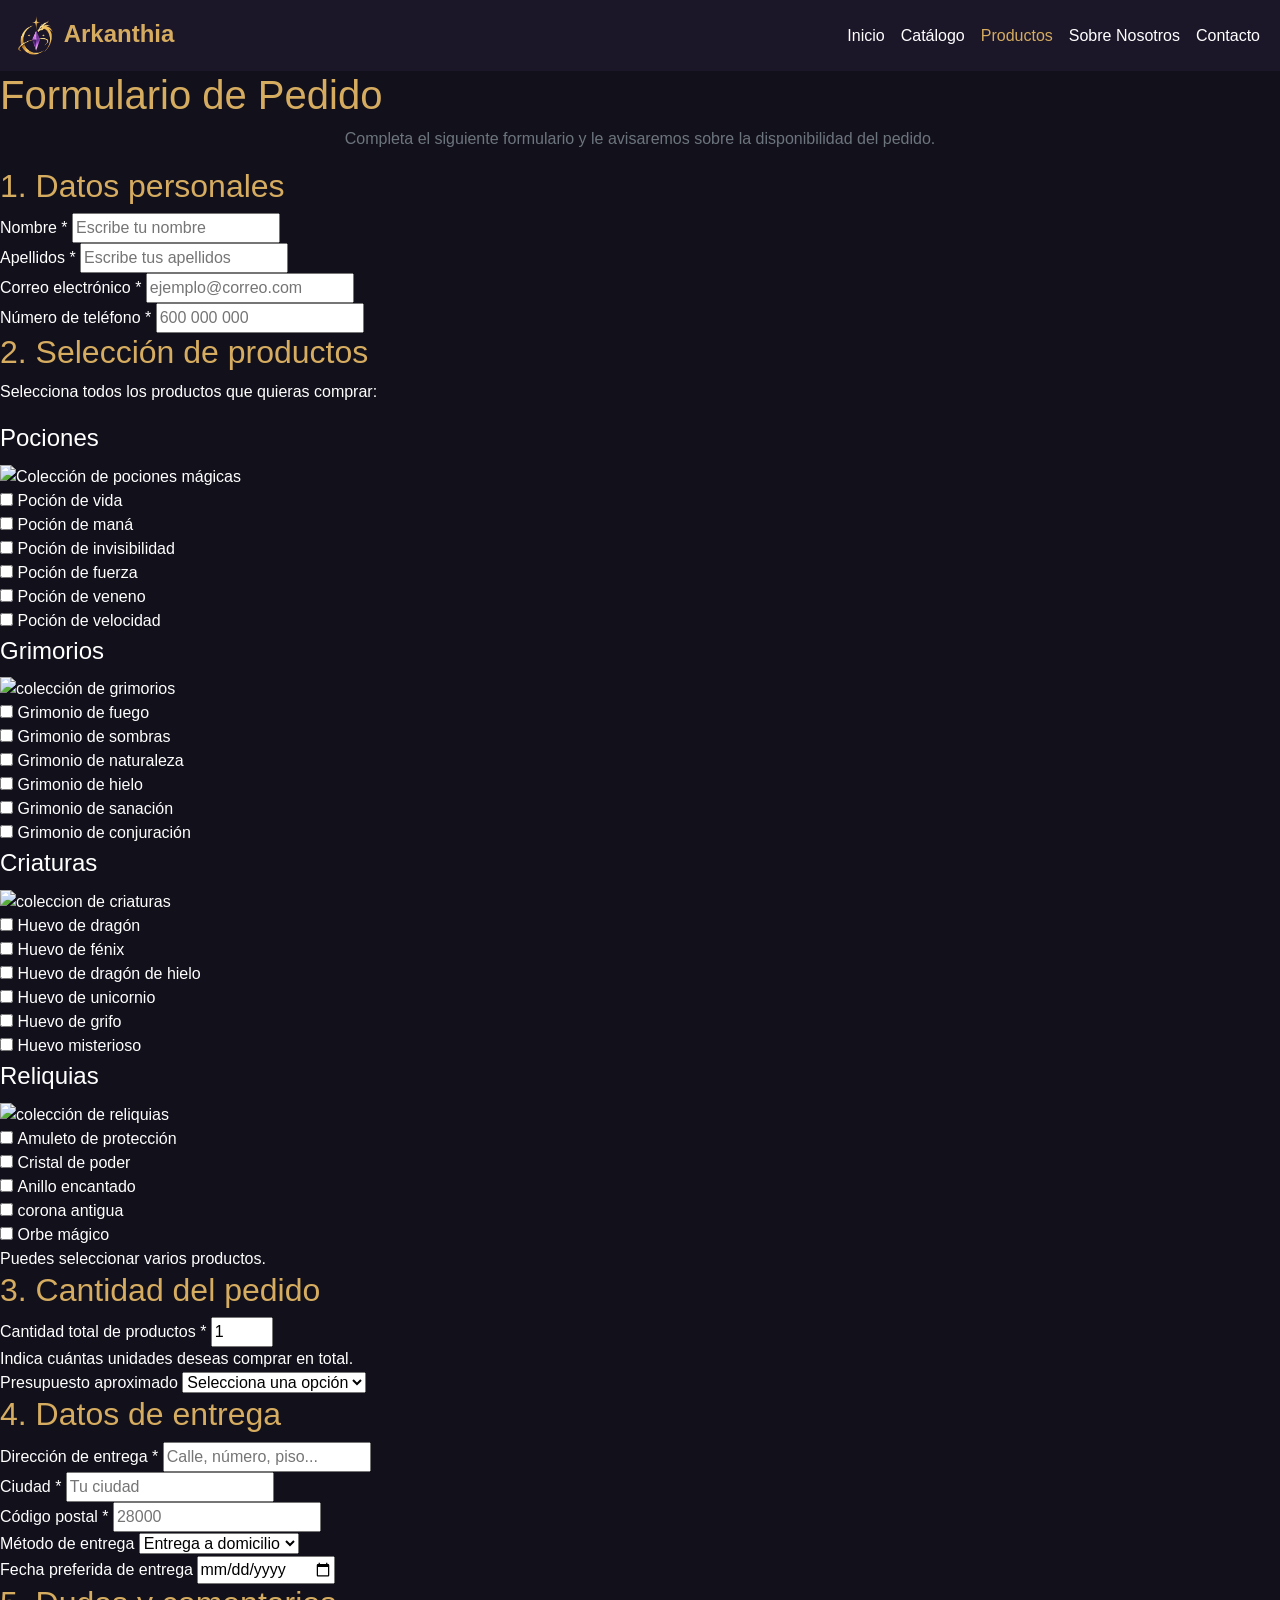
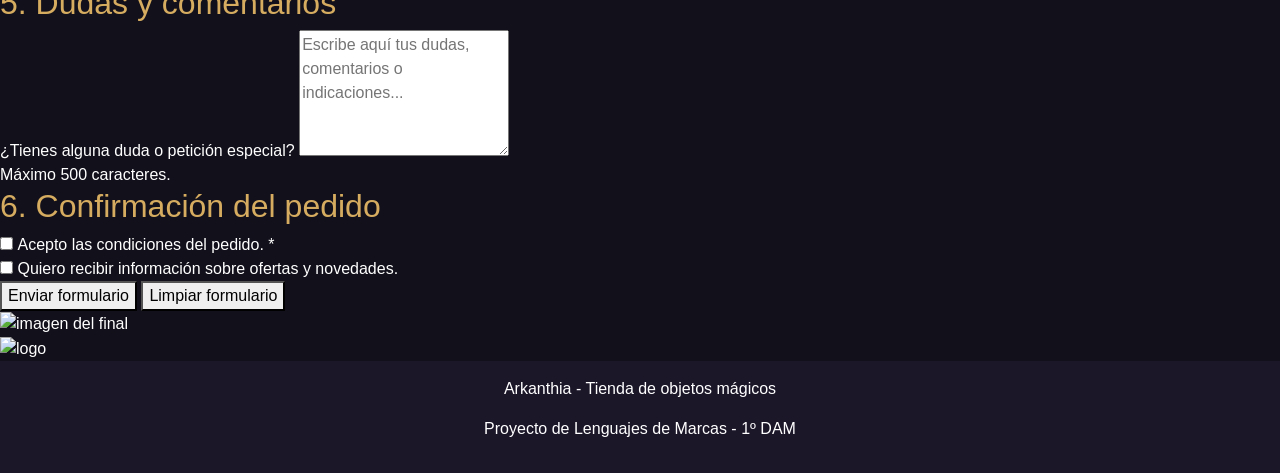
==== commit 92159368: "Update contacto.html" ====
--- a/contacto.html
+++ b/contacto.html
@@ -3,16 +3,21 @@
 <head>
     <meta charset="UTF-8">
     <meta name="viewport" content="width=device-width, initial-scale=1.0">
-     <title>Formulario HTML Completo</title>
-
-    <!-- Bootstrap 5 -->
-    <link href="https://cdn.jsdelivr.net/npm/bootstrap@5.3.3/dist/css/bootstrap.min.css" rel="stylesheet">
-    <!--Estilos-->
+
+    <title>Arkanthia - Inicio</title>
+
+    <!-- Bootstrap -->
+    <link href="https://cdn.jsdelivr.net/npm/bootstrap@5.3.8/dist/css/bootstrap.min.css" rel="stylesheet">
+
+    <!-- CSS -->
     <link rel="stylesheet" href="style.css">
 </head>
+
 <body>
-    <!-- Menú de navegación -->
-     <nav class="navbar navbar-expand-lg navbar-dark">
+
+    <!-- MENÚ DE NAVEGACIÓN -->
+    <header>
+      <nav class="navbar navbar-expand-lg navbar-dark">
                 <div class="container-fluid">
                     <a class="navbar-brand" href="./index.html">
                         <img alt="Logo de Arkanthia" height="45" src="./images/logo.png" width="45">
@@ -48,405 +53,499 @@
                     </div>
                 </div>
             </nav>
-    <!-- Formulario completo con todos los tipos de campos HTML -->
-    
+    </header>
+
+
+    <!-- FORMULARIO -->
     <div class="form-container">
-        <h1>Formulario HTML Completo</h1>
-        <p style="text-align: center; color: #6c757d;">
-            <em>Ejemplo completo con todos los tipos de campos de formulario disponibles en HTML5</em>
+
+        <h1>Formulario de Pedido</h1>
+
+        <p style="text-align:center; color:#6c757d;">
+            Completa el siguiente formulario y le avisaremos sobre la disponibilidad del pedido.
         </p>
 
-        <form action="#" method="post" enctype="multipart/form-data">
-            
-            <!-- SECCIÓN 1: CAMPOS DE TEXTO -->
-            <div class="form-section">
-                <h2>1. Campos de Texto</h2>
-                
+        <form id="formularioPedido" action="#" method="post">
+
+            <!-- SECCIÓN 1: DATOS PERSONALES -->
+            <div class="form-section">
+
+                <h2>1. Datos personales</h2>
+
                 <div class="inline-group">
+
                     <div class="form-group">
-                        <label for="texto-simple">Texto simple <span class="required">*</span></label>
-                        <input type="text" id="texto-simple" name="texto_simple" placeholder="Escribe aquí..." required>
-                        <div class="form-hint">Campo de texto básico</div>
-                    </div>
-                    
+                        <label for="nombre">Nombre *</label>
+                        <input type="text" id="nombre" name="nombre"
+                            placeholder="Escribe tu nombre" required>
+                    </div>
+
                     <div class="form-group">
-                        <label for="texto-readonly">Texto solo lectura</label>
-                        <input type="text" id="texto-readonly" name="texto_readonly" value="No se puede editar" readonly>
-                        <div class="form-hint">Campo de solo lectura</div>
-                    </div>
-                </div>
-                
-                <div class="form-group">
-                    <label for="password">Contraseña <span class="required">*</span></label>
-                    <input type="password" id="password" name="password" placeholder="Tu contraseña" required minlength="8">
-                    <div class="form-hint">Mínimo 8 caracteres</div>
-                </div>
-                
-                <div class="form-group">
-                    <label for="textarea">Área de texto</label>
-                    <textarea id="textarea" name="comentarios" rows="4" cols="50" placeholder="Escribe tu comentario aquí..."></textarea>
-                    <div class="form-hint">Máximo 500 caracteres</div>
-                </div>
-            </div>
-
-            <!-- SECCIÓN 2: CAMPOS DE ENTRADA ESPECÍFICOS -->
-            <div class="form-section">
-                <h2>2. Campos de Entrada Específicos</h2>
-                
+                        <label for="apellidos">Apellidos *</label>
+                        <input type="text" id="apellidos" name="apellidos"
+                            placeholder="Escribe tus apellidos" required>
+                    </div>
+
+                </div>
+
                 <div class="inline-group">
+
                     <div class="form-group">
-                        <label for="email">Email <span class="required">*</span></label>
-                        <input type="email" id="email" name="email" placeholder="ejemplo@correo.com" required>
-                    </div>
-                    
+                        <label for="email">Correo electrónico *</label>
+                        <input type="email" id="email" name="email"
+                            placeholder="ejemplo@correo.com" required>
+                    </div>
+
                     <div class="form-group">
-                        <label for="telefono">Teléfono</label>
-                        <input type="tel" id="telefono" name="telefono" placeholder="+34 600 000 000">
-                    </div>
-                </div>
-                
-                <div class="inline-group">
-                    <div class="form-group">
-                        <label for="url">Página web</label>
-                        <input type="url" id="url" name="website" placeholder="https://www.ejemplo.com">
-                    </div>
-                    
-                    <div class="form-group">
-                        <label for="busqueda">Búsqueda</label>
-                        <input type="search" id="busqueda" name="busqueda" placeholder="Buscar...">
-                    </div>
-                </div>
-            </div>
-
-            <!-- SECCIÓN 3: CAMPOS NUMÉRICOS Y DE RANGO -->
-            <div class="form-section">
-                <h2>3. Campos Numéricos y de Rango</h2>
-                
-                <div class="inline-group">
-                    <div class="form-group">
-                        <label for="numero">Número</label>
-                        <input type="number" id="numero" name="edad" min="18" max="100" step="1" placeholder="25">
-                        <div class="form-hint">Entre 18 y 100</div>
-                    </div>
-                    
-                    <div class="form-group">
-                        <label for="rango">Rango de satisfacción</label>
-                        <input type="range" id="rango" name="satisfaccion" min="0" max="10" value="5" oninput="document.getElementById('rango-valor').textContent = this.value">
-                        <div class="range-display">Valor: <span id="rango-valor">5</span>/10</div>
-                    </div>
-                </div>
-            </div>
-
-            <!-- SECCIÓN 4: CAMPOS DE FECHA Y HORA -->
-            <div class="form-section">
-                <h2>4. Campos de Fecha y Hora</h2>
-                
-                <div class="inline-group">
-                    <div class="form-group">
-                        <label for="fecha">Fecha</label>
-                        <input type="date" id="fecha" name="fecha_nacimiento">
-                    </div>
-                    
-                    <div class="form-group">
-                        <label for="hora">Hora</label>
-                        <input type="time" id="hora" name="hora_preferida">
-                    </div>
-                </div>
-                
-                <div class="inline-group">
-                    <div class="form-group">
-                        <label for="fecha-hora">Fecha y hora</label>
-                        <input type="datetime-local" id="fecha-hora" name="fecha_hora_cita">
-                    </div>
-                    
-                    <div class="form-group">
-                        <label for="mes">Mes</label>
-                        <input type="month" id="mes" name="mes_inicio">
-                    </div>
-                </div>
-                
-                <div class="form-group">
-                    <label for="semana">Semana</label>
-                    <input type="week" id="semana" name="semana_vacaciones">
-                </div>
-            </div>
-
-            <!-- SECCIÓN 5: SELECCIONES Y OPCIONES -->
-            <div class="form-section">
-                <h2>5. Selecciones y Opciones</h2>
-                
-                <div class="form-group">
-                    <label for="select-simple">Selección simple</label>
-                    <select id="select-simple" name="pais" required>
-                        <option value="">-- Selecciona un país --</option>
-                        <option value="es">España</option>
-                        <option value="fr">Francia</option>
-                        <option value="it">Italia</option>
-                        <option value="de">Alemania</option>
-                        <option value="pt">Portugal</option>
-                    </select>
-                </div>
-                
-                <div class="form-group">
-                    <label for="select-multiple">Selección múltiple</label>
-                    <select id="select-multiple" name="idiomas[]" multiple size="4">
-                        <option value="es">Español</option>
-                        <option value="en">Inglés</option>
-                        <option value="fr">Francés</option>
-                        <option value="de">Alemán</option>
-                        <option value="it">Italiano</option>
-                        <option value="pt">Portugués</option>
-                    </select>
-                    <div class="form-hint">Mantén Ctrl/Cmd para seleccionar múltiples opciones</div>
-                </div>
-                
-                <div class="form-group">
-                    <label for="select-grupos">Selección con grupos</label>
-                    <select id="select-grupos" name="ciudad">
-                        <option value="">-- Selecciona una ciudad --</option>
-                        <optgroup label="España">
-                            <option value="madrid">Madrid</option>
-                            <option value="barcelona">Barcelona</option>
-                            <option value="valencia">Valencia</option>
-                        </optgroup>
-                        <optgroup label="Francia">
-                            <option value="paris">París</option>
-                            <option value="lyon">Lyon</option>
-                            <option value="marseille">Marsella</option>
-                        </optgroup>
-                        <optgroup label="Italia">
-                            <option value="roma">Roma</option>
-                            <option value="milano">Milán</option>
-                            <option value="napoli">Nápoles</option>
-                        </optgroup>
-                    </select>
-                </div>
-            </div>
-
-            <!-- SECCIÓN 6: BOTONES DE RADIO -->
-            <div class="form-section">
-                <h2>6. Botones de Radio (Radio Buttons)</h2>
-                
+                        <label for="telefono">Número de teléfono *</label>
+                        <input type="tel" id="telefono" name="telefono"
+                            placeholder="600 000 000" required>
+                    </div>
+
+                </div>
+
+            </div>
+
+
+            <!-- SECCIÓN 2: SELECCIÓN DE PRODUCTOS -->
+            <div class="form-section">
+
+                <h2>2. Selección de productos</h2>
+
+                <p>Selecciona todos los productos que quieras comprar:</p>
+
                 <fieldset>
-                    <legend>Género <span class="required">*</span></legend>
-                    <div class="radio-group">
-                        <div class="radio-item">
-                            <input type="radio" id="masculino" name="genero" value="masculino" required>
-                            <label for="masculino">Masculino</label>
-                        </div>
-                        <div class="radio-item">
-                            <input type="radio" id="femenino" name="genero" value="femenino" required>
-                            <label for="femenino">Femenino</label>
-                        </div>
-                        <div class="radio-item">
-                            <input type="radio" id="otro" name="genero" value="otro" required>
-                            <label for="otro">Otro</label>
-                        </div>
-                        <div class="radio-item">
-                            <input type="radio" id="no-especificar" name="genero" value="no_especificar" required>
-                            <label for="no-especificar">Prefiero no especificar</label>
-                        </div>
+
+                    <legend>Pociones</legend>
+
+                    <img src="imagenes/pocionesformulario.png"
+                      alt="Colección de pociones mágicas"
+                      class="imagen-categoria">
+                    </img>
+
+                    <div class="checkbox-group">
+
+                        <div class="checkbox-item">
+                            <input type="checkbox" id="producto1"
+                                name="productos[]" value="Producto 1">
+                            <label for="producto1">Poción de vida</label>
+                        </div>
+
+                        <div class="checkbox-item">
+                            <input type="checkbox" id="producto2"
+                                name="productos[]" value="Producto 2">
+                            <label for="producto2">Poción de maná</label>
+                        </div>
+
+                        <div class="checkbox-item">
+                            <input type="checkbox" id="producto3"
+                                name="productos[]" value="Producto 3">
+                            <label for="producto3">Poción de invisibilidad</label>
+                        </div>
+
+                        <div class="checkbox-item">
+                            <input type="checkbox" id="producto4"
+                                name="productos[]" value="Producto 4">
+                            <label for="producto4">Poción de fuerza</label>
+                        </div>
+
+                        <div class="checkbox-item">
+                            <input type="checkbox" id="producto5"
+                                name="productos[]" value="Producto 5">
+                            <label for="producto5">Poción de veneno</label>
+                        </div>
+
+                        <div class="checkbox-item">
+                            <input type="checkbox" id="producto6"
+                                name="productos[]" value="Producto 6">
+                            <label for="producto6">Poción de velocidad</label>
+                        </div>
+
+
+                    </div>
+                </fieldset>
+
+                <fieldset>
+                    <legend>Grimorios</legend>
+
+                    <img src="imagenes/grimorioformulario.png"
+                      alt="colección de grimorios"
+                      class="imagen-categoria">
+                    </img>
+
+                    <div class="checkbox-group">
+
+                        <div class="checkbox-item">
+                            <input type="checkbox" id="producto1"
+                                name="productos[]" value="Producto 1">
+                            <label for="producto1">Grimonio de fuego</label>
+                        </div>
+
+                        <div class="checkbox-item">
+                            <input type="checkbox" id="producto2"
+                                name="productos[]" value="Producto 2">
+                            <label for="producto2">Grimonio de sombras</label>
+                        </div>
+
+                        <div class="checkbox-item">
+                            <input type="checkbox" id="producto3"
+                                name="productos[]" value="Producto 3">
+                            <label for="producto3">Grimonio de naturaleza</label>
+                        </div>
+
+                        <div class="checkbox-item">
+                            <input type="checkbox" id="producto4"
+                                name="productos[]" value="Producto 4">
+                            <label for="producto4">Grimonio de hielo</label>
+                        </div>
+
+                        <div class="checkbox-item">
+                            <input type="checkbox" id="producto5"
+                                name="productos[]" value="Producto 5">
+                            <label for="producto5">Grimonio de sanación</label>
+                        </div>
+
+                        <div class="checkbox-item">
+                            <input type="checkbox" id="producto5"
+                                name="productos[]" value="Producto 6">
+                            <label for="producto5">Grimonio de conjuración</label>
+                        </div>
+
                     </div>
                 </fieldset>
                 
                 <fieldset>
-                    <legend>Tamaño de camiseta</legend>
-                    <div class="radio-group">
-                        <div class="radio-item">
-                            <input type="radio" id="xs" name="talla" value="xs">
-                            <label for="xs">XS (Extra Small)</label>
-                        </div>
-                        <div class="radio-item">
-                            <input type="radio" id="s" name="talla" value="s">
-                            <label for="s">S (Small)</label>
-                        </div>
-                        <div class="radio-item">
-                            <input type="radio" id="m" name="talla" value="m" checked>
-                            <label for="m">M (Medium) - Recomendado</label>
-                        </div>
-                        <div class="radio-item">
-                            <input type="radio" id="l" name="talla" value="l">
-                            <label for="l">L (Large)</label>
-                        </div>
-                        <div class="radio-item">
-                            <input type="radio" id="xl" name="talla" value="xl">
-                            <label for="xl">XL (Extra Large)</label>
-                        </div>
+                    <legend>Criaturas</legend>
+
+                    <img src="imagenes/criaturasformulario.png"
+                      alt="coleccion de criaturas"
+                      class="imagen-categoria">
+                    </img>
+
+                    <div class="checkbox-group">
+
+                        <div class="checkbox-item">
+                            <input type="checkbox" id="producto1"
+                                name="productos[]" value="Producto 1">
+                            <label for="producto1">Huevo de dragón</label>
+                        </div>
+
+                        <div class="checkbox-item">
+                            <input type="checkbox" id="producto2"
+                                name="productos[]" value="Producto 2">
+                            <label for="producto2">Huevo de fénix</label>
+                        </div>
+
+                        <div class="checkbox-item">
+                            <input type="checkbox" id="producto3"
+                                name="productos[]" value="Producto 3">
+                            <label for="producto3">Huevo de dragón de hielo</label>
+                        </div>
+
+                        <div class="checkbox-item">
+                            <input type="checkbox" id="producto4"
+                                name="productos[]" value="Producto 4">
+                            <label for="producto4">Huevo de unicornio</label>
+                        </div>
+
+                        <div class="checkbox-item">
+                            <input type="checkbox" id="producto5"
+                                name="productos[]" value="Producto 5">
+                            <label for="producto5">Huevo de grifo</label>
+                        </div>
+
+                        <div class="checkbox-item">
+                            <input type="checkbox" id="producto5"
+                                name="productos[]" value="Producto 6">
+                            <label for="producto5">Huevo misterioso</label>
+                        </div>
+
                     </div>
                 </fieldset>
-            </div>
-
-            <!-- SECCIÓN 7: CASILLAS DE VERIFICACIÓN -->
-            <div class="form-section">
-                <h2>7. Casillas de Verificación (Checkboxes)</h2>
-                
+
                 <fieldset>
-                    <legend>Intereses y hobbies</legend>
+                    <legend>Reliquias</legend>
+
+                    <img src="imagenes/reliquiasformulario.png"
+                      alt="colección de reliquias"
+                      class="imagen-categoria">
+                    </img>
+
                     <div class="checkbox-group">
-                        <div class="checkbox-item">
-                            <input type="checkbox" id="deportes" name="intereses[]" value="deportes">
-                            <label for="deportes">Deportes</label>
-                        </div>
-                        <div class="checkbox-item">
-                            <input type="checkbox" id="musica" name="intereses[]" value="musica" checked>
-                            <label for="musica">Música</label>
-                        </div>
-                        <div class="checkbox-item">
-                            <input type="checkbox" id="lectura" name="intereses[]" value="lectura">
-                            <label for="lectura">Lectura</label>
-                        </div>
-                        <div class="checkbox-item">
-                            <input type="checkbox" id="viajes" name="intereses[]" value="viajes">
-                            <label for="viajes">Viajes</label>
-                        </div>
-                        <div class="checkbox-item">
-                            <input type="checkbox" id="tecnologia" name="intereses[]" value="tecnologia" checked>
-                            <label for="tecnologia">Tecnología</label>
-                        </div>
-                        <div class="checkbox-item">
-                            <input type="checkbox" id="cocina" name="intereses[]" value="cocina">
-                            <label for="cocina">Cocina</label>
-                        </div>
+
+                        <div class="checkbox-item">
+                            <input type="checkbox" id="producto1"
+                                name="productos[]" value="Producto 1">
+                            <label for="producto1">Amuleto de protección</label>
+                        </div>
+
+                        <div class="checkbox-item">
+                            <input type="checkbox" id="producto2"
+                                name="productos[]" value="Producto 2">
+                            <label for="producto2">Cristal de poder</label>
+                        </div>
+
+                        <div class="checkbox-item">
+                            <input type="checkbox" id="producto3"
+                                name="productos[]" value="Producto 3">
+                            <label for="producto3">Anillo encantado</label>
+                        </div>
+
+                        <div class="checkbox-item">
+                            <input type="checkbox" id="producto4"
+                                name="productos[]" value="Producto 4">
+                            <label for="producto4">corona antigua</label>
+                        </div>
+
+                        <div class="checkbox-item">
+                            <input type="checkbox" id="producto5"
+                                name="productos[]" value="Producto 5">
+                            <label for="producto5">Orbe mágico</label>
+                        </div>
+
                     </div>
                 </fieldset>
-                
-                <fieldset>
-                    <legend>Suscripciones</legend>
-                    <div class="checkbox-group">
-                        <div class="checkbox-item">
-                            <input type="checkbox" id="newsletter" name="suscripciones[]" value="newsletter">
-                            <label for="newsletter">Newsletter semanal</label>
-                        </div>
-                        <div class="checkbox-item">
-                            <input type="checkbox" id="ofertas" name="suscripciones[]" value="ofertas">
-                            <label for="ofertas">Ofertas especiales</label>
-                        </div>
-                        <div class="checkbox-item">
-                            <input type="checkbox" id="eventos" name="suscripciones[]" value="eventos">
-                            <label for="eventos">Notificaciones de eventos</label>
-                        </div>
-                    </div>
-                </fieldset>
-                
+
+
+
+
+
+                <div class="form-hint">
+                    Puedes seleccionar varios productos.
+                </div>
+
+            </div>
+
+
+            <!-- SECCIÓN 3: CANTIDAD -->
+            <div class="form-section">
+
+                <h2>3. Cantidad del pedido</h2>
+
                 <div class="form-group">
-                    <div class="checkbox-item">
-                        <input type="checkbox" id="terminos" name="terminos" value="aceptado" required>
-                        <label for="terminos">Acepto los <a href="#" target="_blank">términos y condiciones</a> <span class="required">*</span></label>
-                    </div>
-                </div>
-            </div>
-
-            <!-- SECCIÓN 8: CAMPOS DE ARCHIVO Y COLOR -->
-            <div class="form-section">
-                <h2>8. Campos Especiales</h2>
-                
+
+                    <label for="cantidad">Cantidad total de productos *</label>
+
+                    <input type="number" id="cantidad" name="cantidad"
+                        min="1" max="100" value="1" required>
+
+                    <div class="form-hint">
+                        Indica cuántas unidades deseas comprar en total.
+                    </div>
+
+                </div>
+
                 <div class="form-group">
-                    <label for="archivo">Subir archivo</label>
-                    <input type="file" id="archivo" name="curriculum" accept=".pdf,.doc,.docx">
-                    <div class="form-hint">Formatos permitidos: PDF, DOC, DOCX</div>
-                </div>
-                
+
+                    <label for="presupuesto">Presupuesto aproximado</label>
+
+                    <select id="presupuesto" name="presupuesto">
+
+                        <option value="">Selecciona una opción</option>
+                        <option value="menos-20">Menos de 20 €</option>
+                        <option value="20-50">Entre 20 € y 50 €</option>
+                        <option value="50-100">Entre 50 € y 100 €</option>
+                        <option value="mas-100">Más de 100 €</option>
+
+                    </select>
+
+                </div>
+
+            </div>
+
+
+            <!-- SECCIÓN 4: ENTREGA -->
+            <div class="form-section">
+
+                <h2>4. Datos de entrega</h2>
+
                 <div class="form-group">
-                    <label for="multiples-archivos">Subir múltiples imágenes</label>
-                    <input type="file" id="multiples-archivos" name="imagenes[]" multiple accept="image/*">
-                    <div class="form-hint">Selecciona una o más imágenes</div>
-                </div>
-                
+
+                    <label for="direccion">Dirección de entrega *</label>
+
+                    <input type="text" id="direccion" name="direccion"
+                        placeholder="Calle, número, piso..." required>
+
+                </div>
+
                 <div class="inline-group">
+
                     <div class="form-group">
-                        <label for="color">Color favorito</label>
-                        <input type="color" id="color" name="color_favorito" value="#3498db">
-                    </div>
-                    
+
+                        <label for="ciudad">Ciudad *</label>
+
+                        <input type="text" id="ciudad" name="ciudad"
+                            placeholder="Tu ciudad" required>
+
+                    </div>
+
                     <div class="form-group">
-                        <label for="oculto-demo">Campo oculto (no visible)</label>
-                        <input type="hidden" id="oculto-demo" name="campo_oculto" value="valor_secreto">
-                        <div style="padding: 10px; background: #f8f9fa; border: 1px dashed #dee2e6; border-radius: 3px;">
-                            <small>Hay un campo oculto con valor "valor_secreto"</small>
-                        </div>
-                    </div>
-                </div>
-            </div>
-
-            <!-- SECCIÓN 9: CAMPOS AVANZADOS HTML5 -->
-            <div class="form-section">
-                <h2>9. Campos Avanzados HTML5</h2>
-                
+
+                        <label for="codigo">Código postal *</label>
+
+                        <input type="text" id="codigo" name="codigo_postal"
+                            placeholder="28000" required>
+
+                    </div>
+
+                </div>
+
                 <div class="form-group">
-                    <label for="datalist">Lista de datos (con autocompletado)</label>
-                    <input type="text" id="datalist" name="navegador" list="navegadores" placeholder="Escribe para ver sugerencias">
-                    <datalist id="navegadores">
-                        <option value="Chrome">
-                        <option value="Firefox">
-                        <option value="Safari">
-                        <option value="Edge">
-                        <option value="Opera">
-                    </datalist>
-                    <div class="form-hint">Empieza a escribir para ver sugerencias</div>
-                </div>
-                
-                <div class="inline-group">
-                    <div class="form-group">
-                        <label for="patron">Campo con patrón (solo letras)</label>
-                        <input type="text" id="patron" name="solo_letras" pattern="[A-Za-z]+" title="Solo se permiten letras" placeholder="Solo letras">
-                    </div>
-                    
-                    <div class="form-group">
-                        <label for="maxlength">Máximo 20 caracteres</label>
-                        <input type="text" id="maxlength" name="corto" maxlength="20" placeholder="Máximo 20 caracteres">
-                    </div>
-                </div>
-            </div>
-
-            <!-- SECCIÓN 10: BOTONES -->
-            <div class="form-section">
-                <h2>10. Tipos de Botones</h2>
-                
+
+                    <label for="entrega">Método de entrega</label>
+
+                    <select id="entrega" name="entrega">
+
+                        <option value="domicilio">Entrega a domicilio</option>
+                        <option value="recogida">Recogida en tienda</option>
+
+                    </select>
+
+                </div>
+
+                <div class="form-group">
+
+                    <label for="fecha">Fecha preferida de entrega</label>
+
+                    <input type="date" id="fecha" name="fecha_entrega">
+
+                </div>
+
+            </div>
+
+
+            <!-- SECCIÓN 5: DUDAS Y COMENTARIOS -->
+            <div class="form-section">
+
+                <h2>5. Dudas y comentarios</h2>
+
+                <div class="form-group">
+
+                    <label for="comentarios">
+                        ¿Tienes alguna duda o petición especial?
+                    </label>
+
+                    <textarea id="comentarios" name="comentarios"
+                        rows="5" maxlength="500"
+                        placeholder="Escribe aquí tus dudas, comentarios o indicaciones..."></textarea>
+
+                    <div class="form-hint">
+                        Máximo 500 caracteres.
+                    </div>
+
+                </div>
+
+            </div>
+
+
+            <!-- SECCIÓN 6: CONFIRMACIÓN -->
+            <div class="form-section">
+
+                <h2>6. Confirmación del pedido</h2>
+
+                <div class="checkbox-item">
+
+                    <input type="checkbox" id="terminos"
+                        name="terminos" value="aceptado" required>
+
+                    <label for="terminos">
+                        Acepto las condiciones del pedido. *
+                    </label>
+
+                </div>
+
+                <div class="checkbox-item">
+
+                    <input type="checkbox" id="ofertas"
+                        name="ofertas" value="si">
+
+                    <label for="ofertas">
+                        Quiero recibir información sobre ofertas y novedades.
+                    </label>
+
+                </div>
+
+            </div>
+
+
+            <!-- BOTONES -->
+            <div class="form-section">
+
                 <div class="button-group">
-                    <input type="submit" value="Enviar Formulario" class="btn-primary">
-                    <input type="reset" value="Limpiar Formulario" class="btn-secondary">
-                    <button type="button" class="btn-danger" onclick="alert('Botón personalizado clickeado!')">Botón Personalizado</button>
-                </div>
-                
-                <div style="margin-top: 15px; text-align: center;">
-                    <button type="button" disabled class="btn-secondary">Botón Deshabilitado</button>
-                </div>
+
+                    <button type="submit" class="btn-primary">
+                        Enviar formulario 
+                    </button>
+
+                    <button type="reset" class="btn-secondary">
+                        Limpiar formulario
+                    </button>
+
+                </div>
+
             </div>
 
         </form>
+
     </div>
-   
-    <!-- PIE DE PÁGINA -->
-    <footer class="footer text-center">
-        <div class="container py-4">
-            <p class="mb-1">
-                &copy; 2026 Página web
-            </p>
-            <p class="mb-0">
-                Página web creada con HTML, CSS y Bootstrap 5.
-            </p>
-
-        </div>
+
+    
+
+    <div class="banner-final">
+      <img src="imagenes/final.png" alt="imagen del final">
+    </div>
+
+    <div class="logo-formulario">
+      <img src="imagenes/logo.png" alt="logo">
+    </div>
+
+
+</div>
+
+ <!-- PIE DE PÁGINA -->
+    <footer class="text-center p-3">
+
+        <p>Arkanthia - Tienda de objetos mágicos</p>
+
+        <p>Proyecto de Lenguajes de Marcas - 1º DAM</p>
+
     </footer>
-    <!-- JavaScript para mejorar la interactividad -->
+
+    
+
+
+    <!-- JAVASCRIPT -->
+    <script src="https://cdn.jsdelivr.net/npm/bootstrap@5.3.3/dist/js/bootstrap.bundle.min.js"></script>
+
     <script>
-        // Mostrar valor del range en tiempo real
-        document.getElementById('rango').addEventListener('input', function() {
-            document.getElementById('rango-valor').textContent = this.value;
-        });
-        
-        // Validación personalizada al enviar
-        document.querySelector('form').addEventListener('submit', function(e) {
-            e.preventDefault();
-            alert('¡Formulario enviado exitosamente!\n\nEste es solo un ejemplo, en un caso real se enviarían los datos al servidor.');
-        });
-        
-        // Confirmación antes de limpiar
-        document.querySelector('input[type="reset"]').addEventListener('click', function(e) {
-            if (!confirm('¿Estás seguro de que quieres limpiar todo el formulario?')) {
+
+        // Comprobar que se ha seleccionado algún producto
+        document.getElementById("formularioPedido")
+            .addEventListener("submit", function(e) {
+
+                const productos = document.querySelectorAll(
+                    'input[name="productos[]"]:checked'
+                );
+
+                if (productos.length === 0) {
+
+                    e.preventDefault();
+
+                    alert("Debes seleccionar al menos un producto.");
+
+                    return;
+                }
+
+                // Evitar el envío real mientras sea una demostración
                 e.preventDefault();
-            }
-        });
+
+                alert("¡Tu pedido se ha registrado correctamente!");
+
+            });
+
     </script>
+
+    
+
 </body>
 </html>
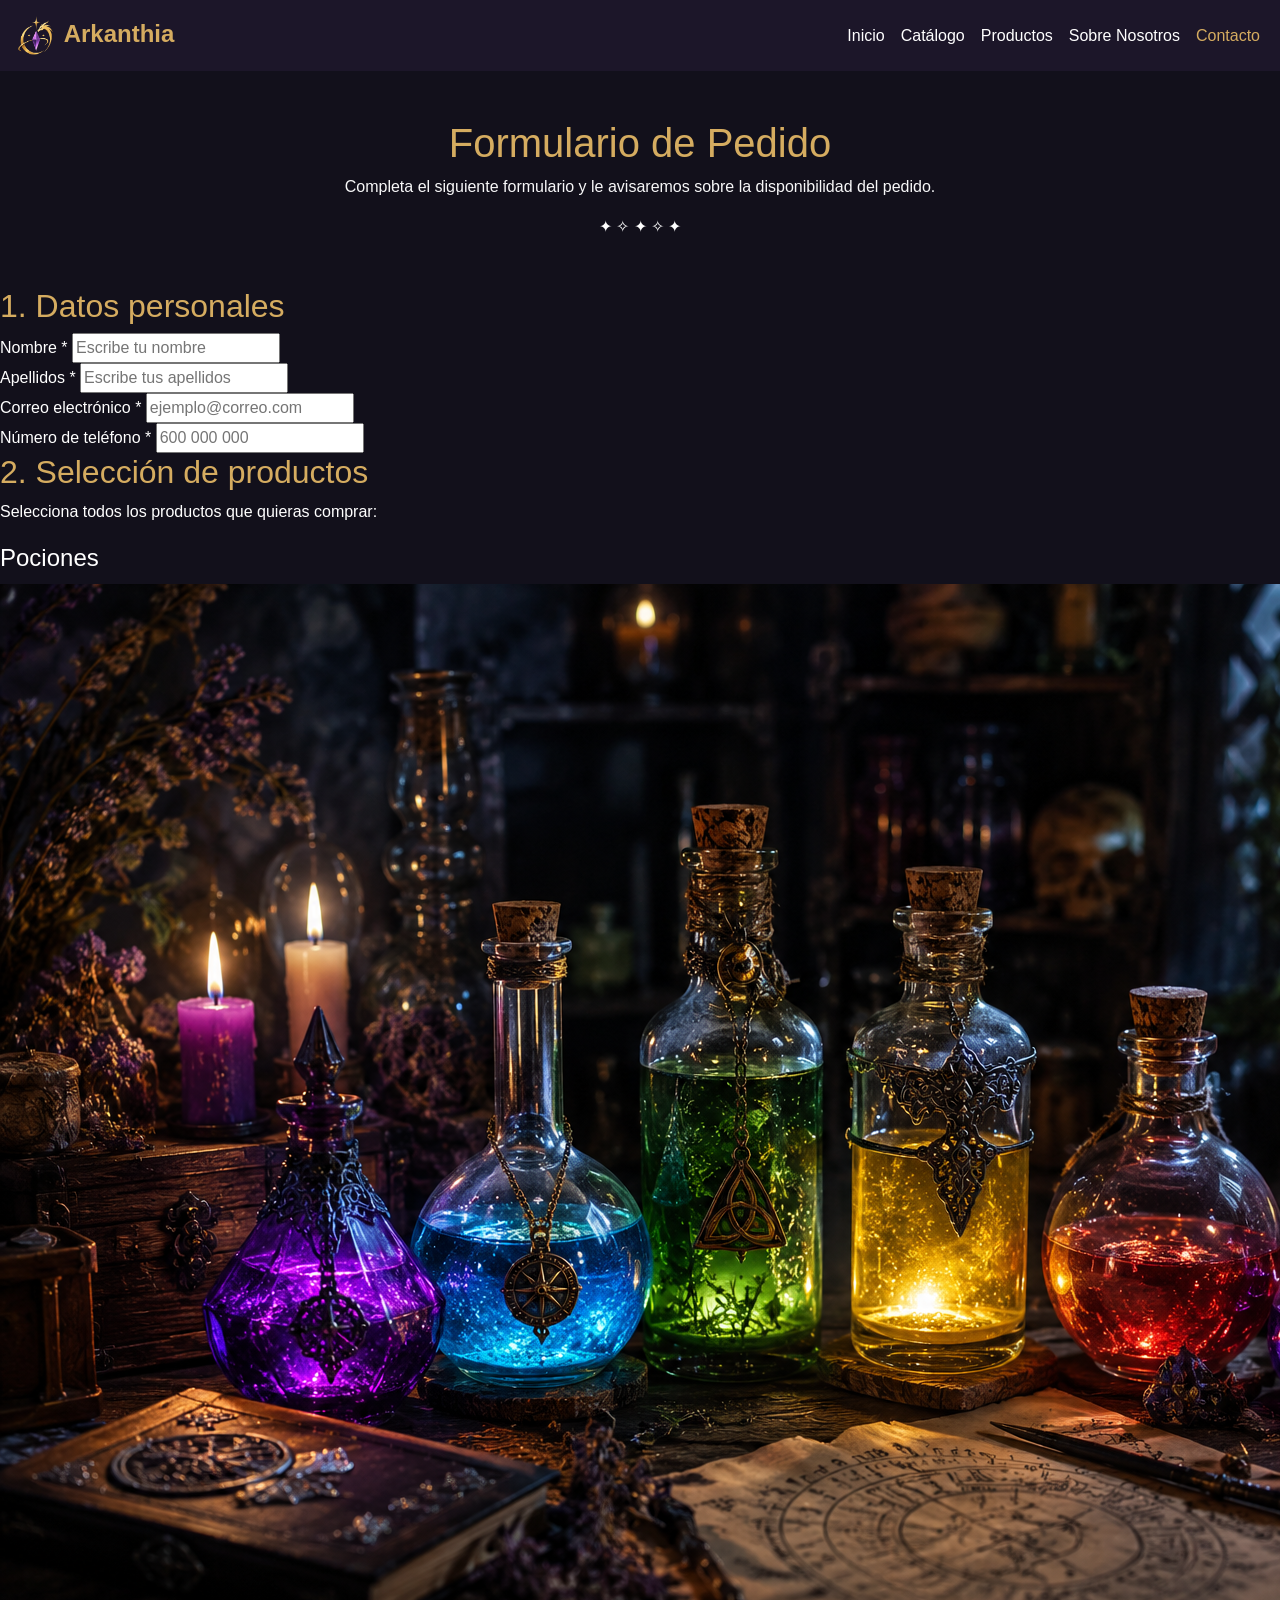
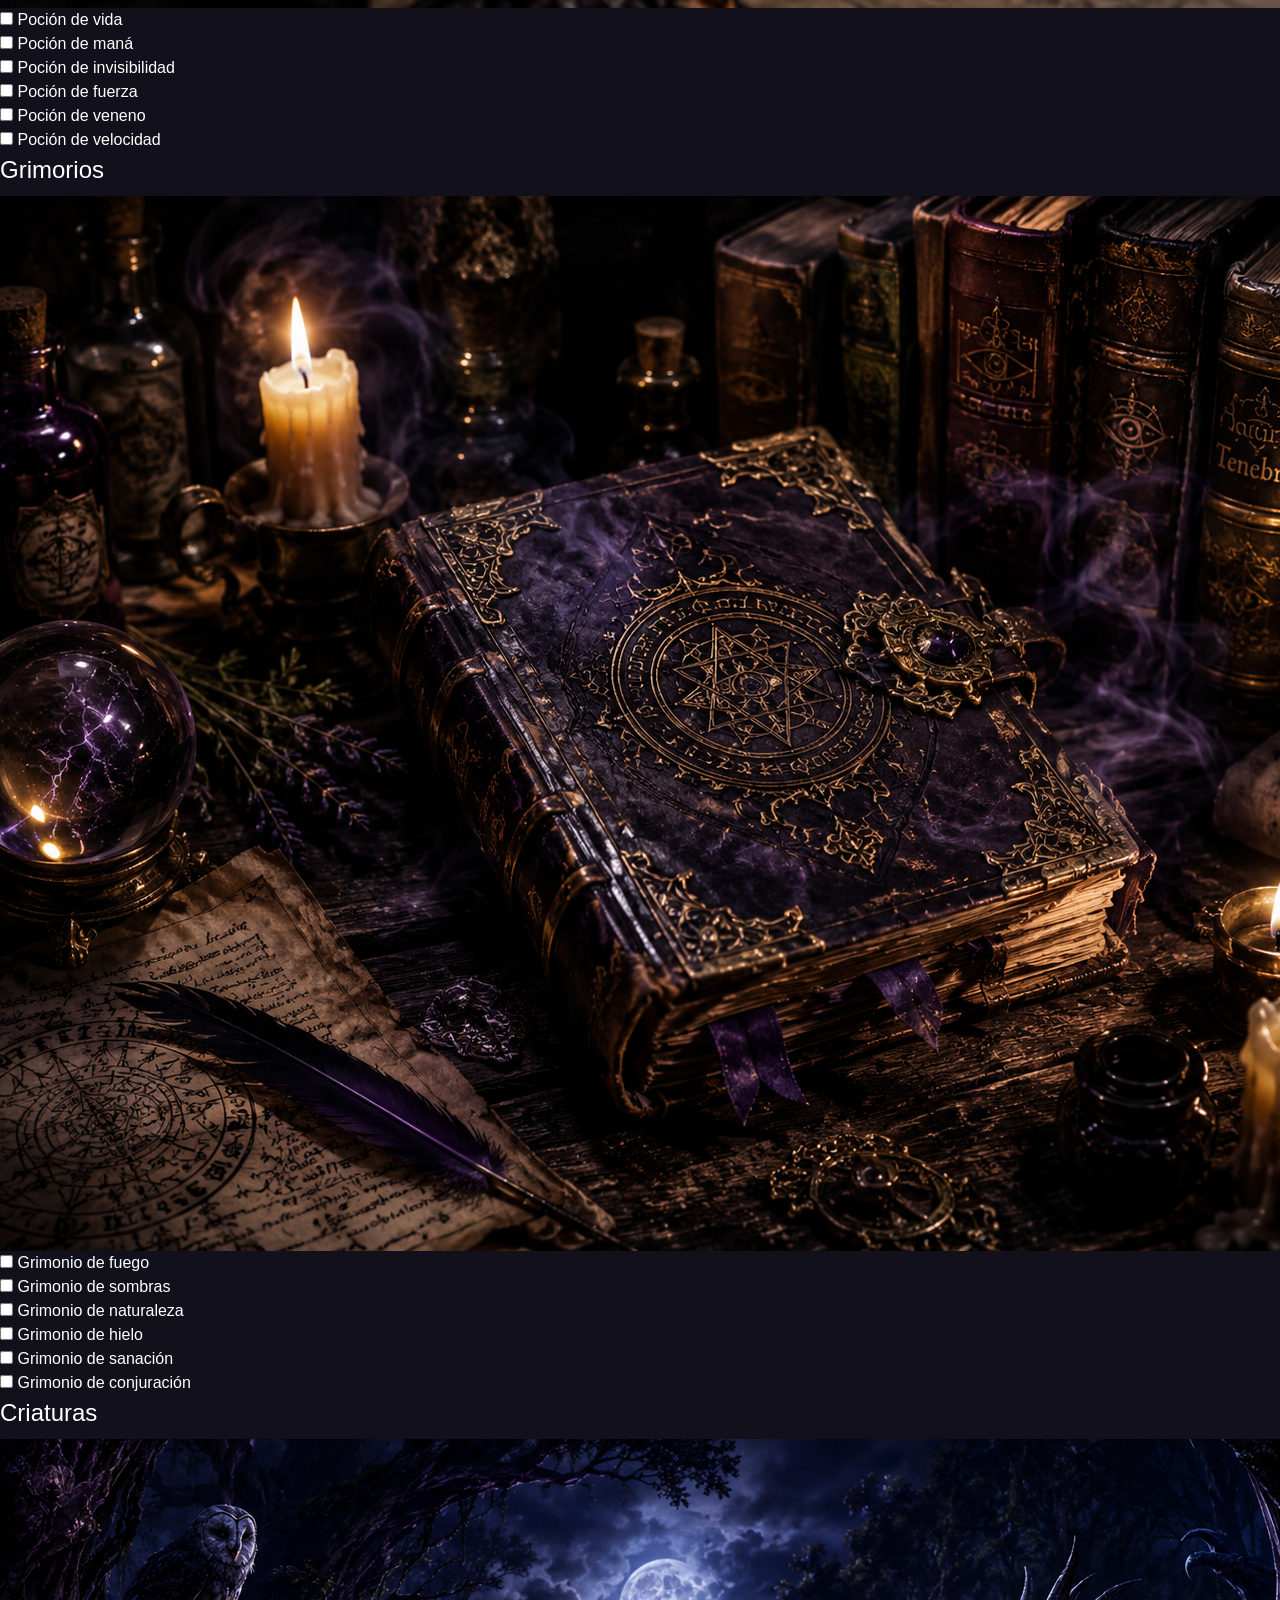
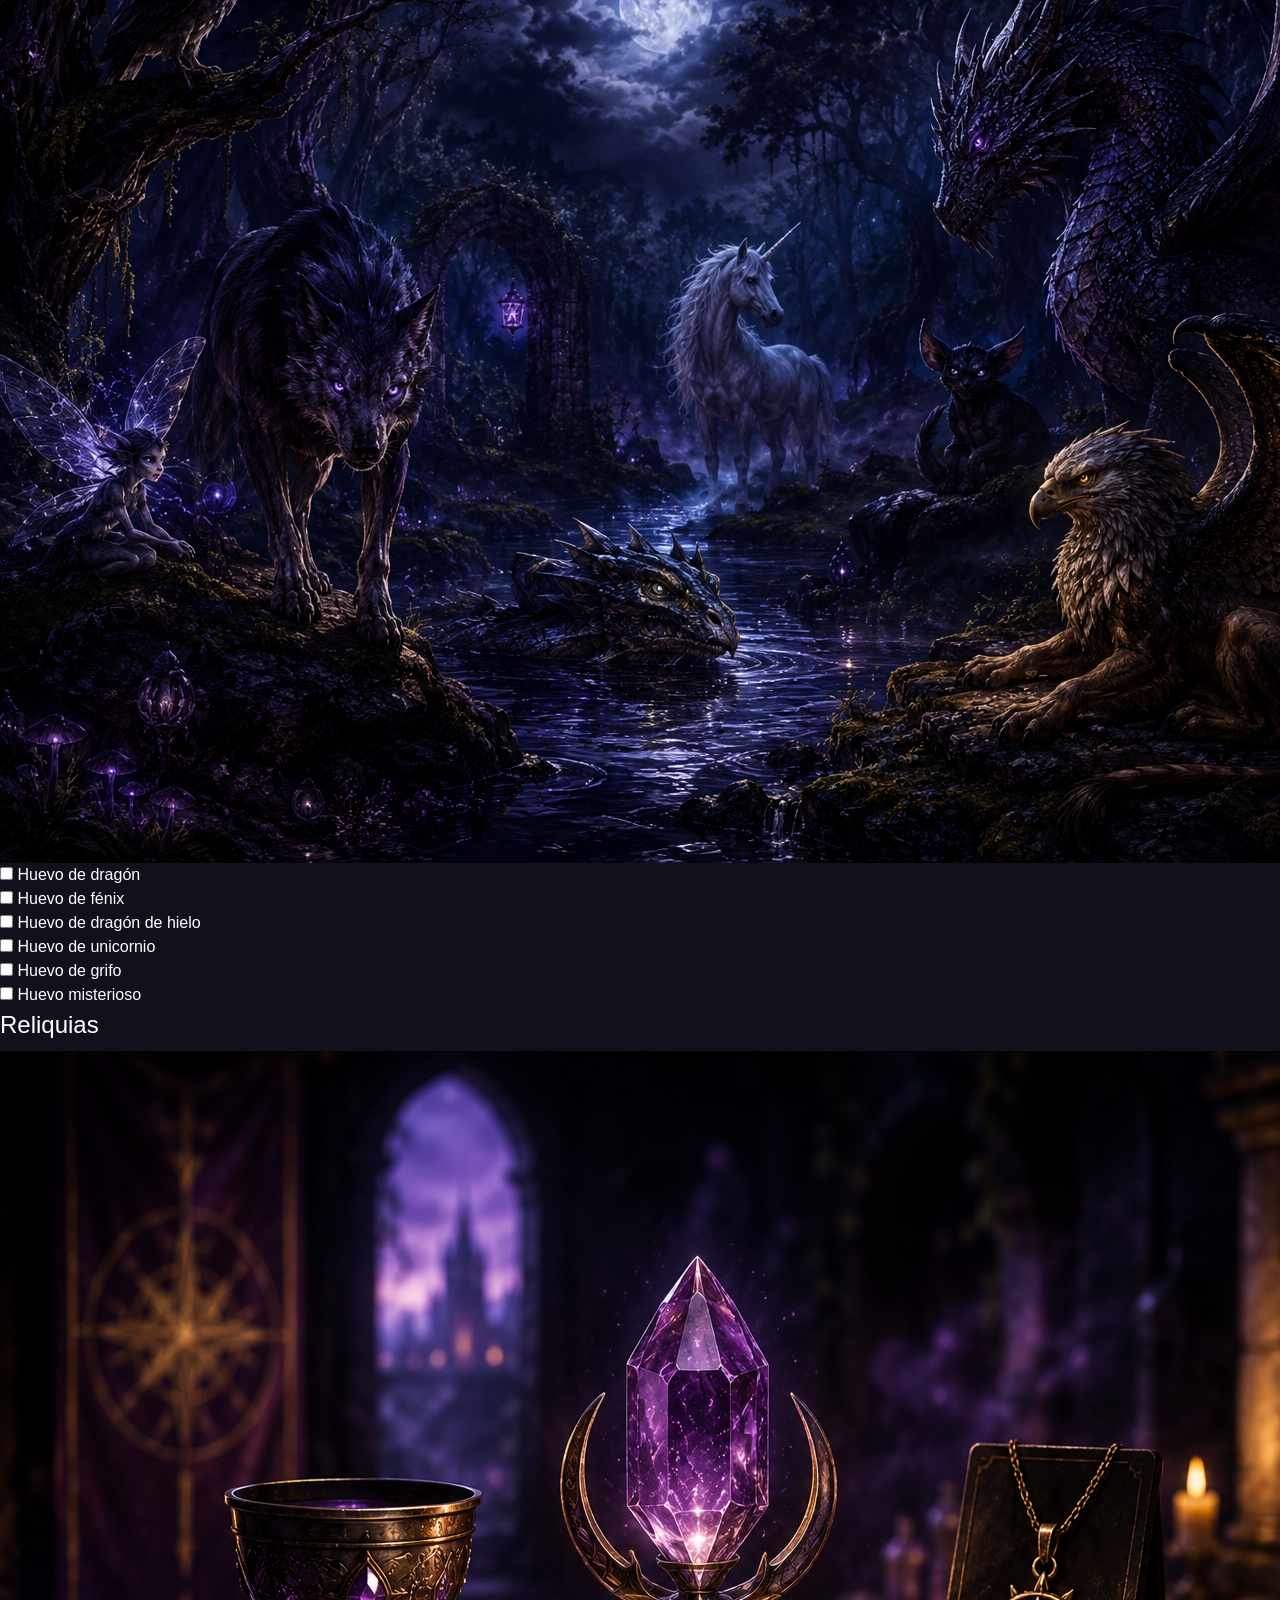
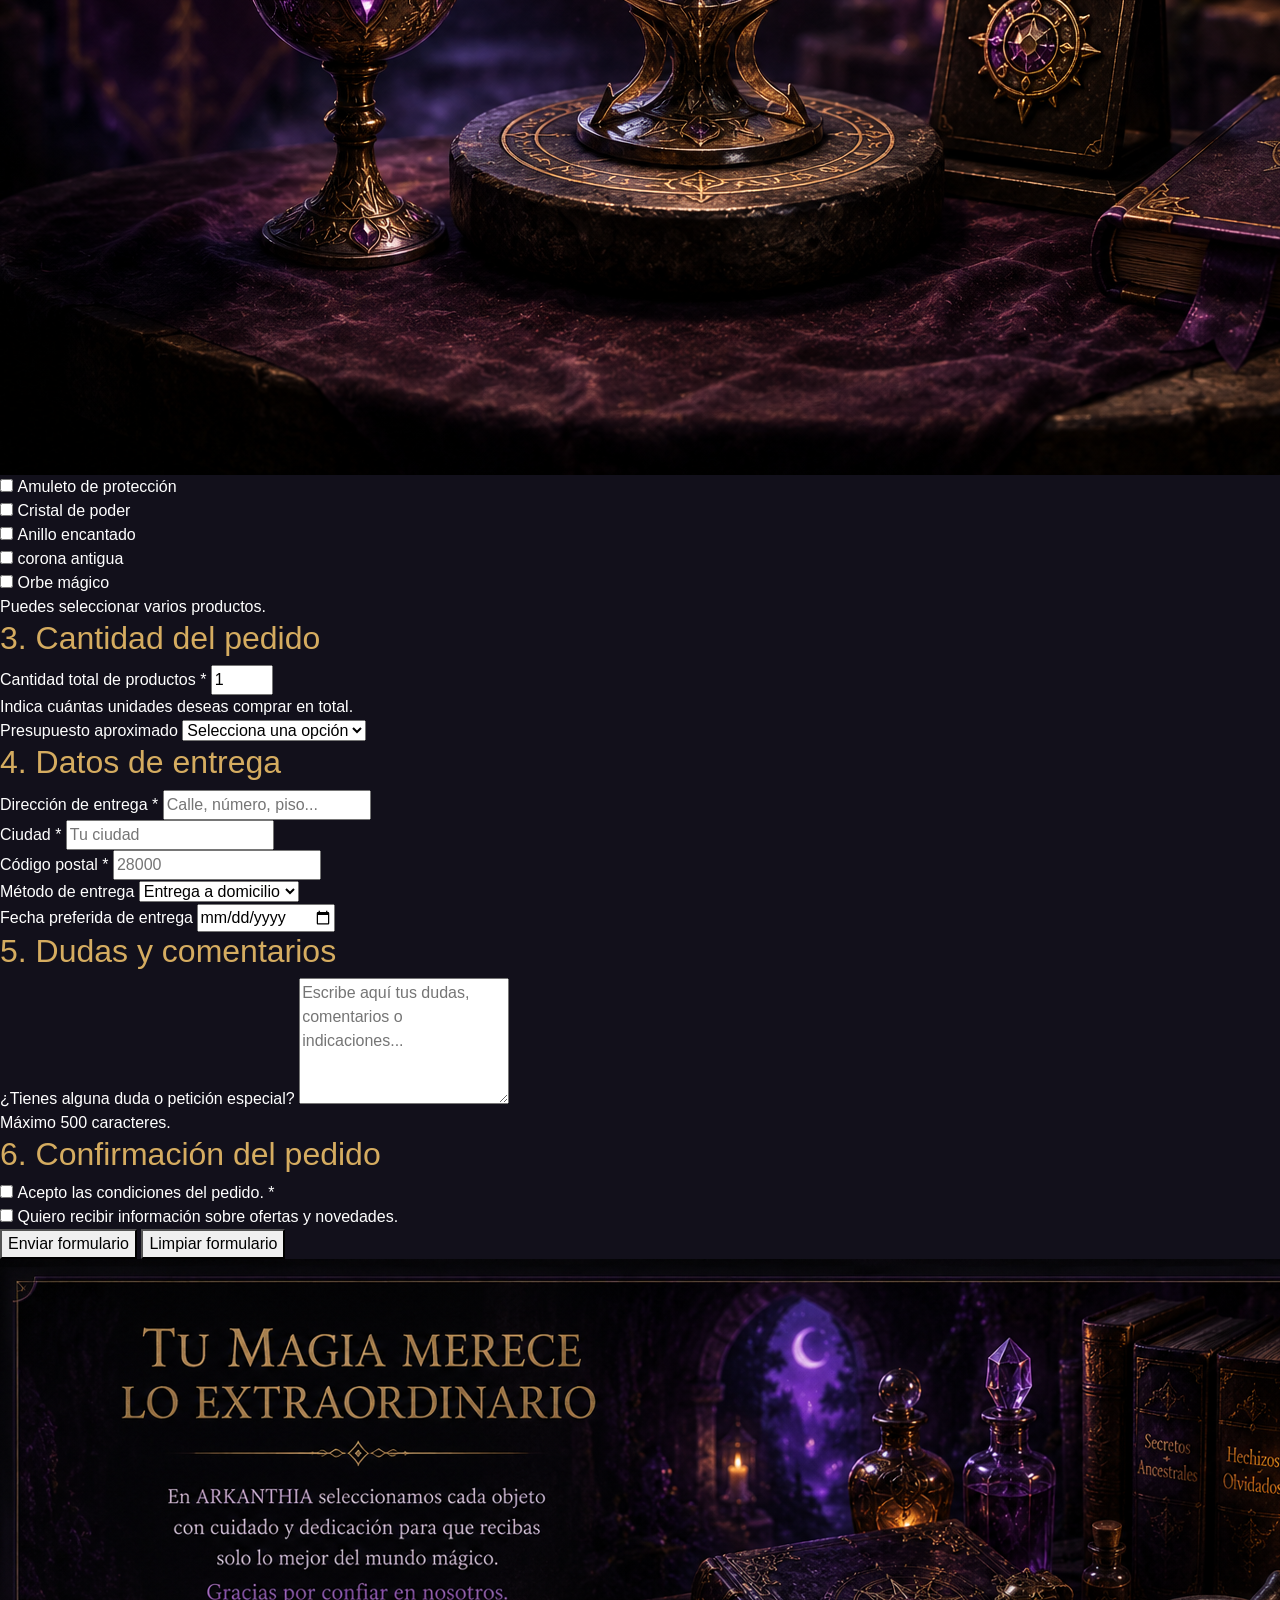
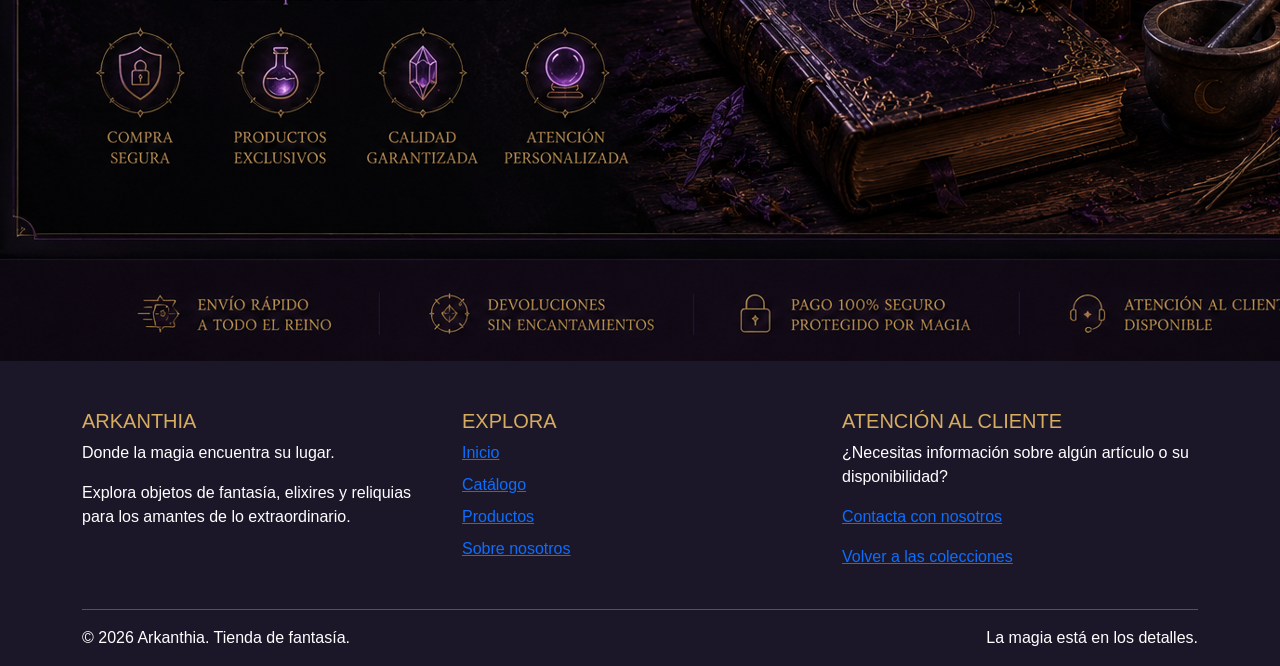
==== commit c37763b7: "Add files via upload" ====
--- a/contacto.html
+++ b/contacto.html
@@ -1,551 +1,586 @@
-<!DOCTYPE html>
-<html lang="es">
-<head>
-    <meta charset="UTF-8">
-    <meta name="viewport" content="width=device-width, initial-scale=1.0">
-
-    <title>Arkanthia - Inicio</title>
-
-    <!-- Bootstrap -->
-    <link href="https://cdn.jsdelivr.net/npm/bootstrap@5.3.8/dist/css/bootstrap.min.css" rel="stylesheet">
-
-    <!-- CSS -->
-    <link rel="stylesheet" href="style.css">
-</head>
-
-<body>
-
-    <!-- MENÚ DE NAVEGACIÓN -->
-    <header>
-      <nav class="navbar navbar-expand-lg navbar-dark">
-                <div class="container-fluid">
-                    <a class="navbar-brand" href="./index.html">
-                        <img alt="Logo de Arkanthia" height="45" src="./images/logo.png" width="45">
-                        <b>Arkanthia</b>
-                    </a>
-
-                    <button aria-controls="menu" aria-expanded="false" aria-label="Abrir menú" class="navbar-toggler" data-bs-target="#menu" data-bs-toggle="collapse" type="button">
-                        <span class="navbar-toggler-icon"></span>
-                    </button>
-
-                    <div class="collapse navbar-collapse" id="menu">
-                        <ul class="navbar-nav ms-auto">
-                            <li class="nav-item">
-                                <a class="nav-link" href="./index.html">Inicio</a>
-                            </li>
-
-                            <li class="nav-item">
-                                <a class="nav-link" href="./galeria.html">Catálogo</a>
-                            </li>
-
-                            <li class="nav-item">
-                                <a aria-current="page" class="nav-link active" href="./productos.html">Productos</a>
-                            </li>
-
-                            <li class="nav-item">
-                                <a class="nav-link" href="./nosotros.html">Sobre Nosotros</a>
-                            </li>
-
-                            <li class="nav-item">
-                                <a class="nav-link" href="./contacto.html">Contacto</a>
-                            </li>
-                        </ul>
-                    </div>
-                </div>
-            </nav>
-    </header>
-
-
-    <!-- FORMULARIO -->
-    <div class="form-container">
-
-        <h1>Formulario de Pedido</h1>
-
-        <p style="text-align:center; color:#6c757d;">
-            Completa el siguiente formulario y le avisaremos sobre la disponibilidad del pedido.
-        </p>
-
-        <form id="formularioPedido" action="#" method="post">
-
-            <!-- SECCIÓN 1: DATOS PERSONALES -->
-            <div class="form-section">
-
-                <h2>1. Datos personales</h2>
-
-                <div class="inline-group">
-
-                    <div class="form-group">
-                        <label for="nombre">Nombre *</label>
-                        <input type="text" id="nombre" name="nombre"
-                            placeholder="Escribe tu nombre" required>
-                    </div>
-
-                    <div class="form-group">
-                        <label for="apellidos">Apellidos *</label>
-                        <input type="text" id="apellidos" name="apellidos"
-                            placeholder="Escribe tus apellidos" required>
-                    </div>
-
-                </div>
-
-                <div class="inline-group">
-
-                    <div class="form-group">
-                        <label for="email">Correo electrónico *</label>
-                        <input type="email" id="email" name="email"
-                            placeholder="ejemplo@correo.com" required>
-                    </div>
-
-                    <div class="form-group">
-                        <label for="telefono">Número de teléfono *</label>
-                        <input type="tel" id="telefono" name="telefono"
-                            placeholder="600 000 000" required>
-                    </div>
-
-                </div>
-
-            </div>
-
-
-            <!-- SECCIÓN 2: SELECCIÓN DE PRODUCTOS -->
-            <div class="form-section">
-
-                <h2>2. Selección de productos</h2>
-
-                <p>Selecciona todos los productos que quieras comprar:</p>
-
-                <fieldset>
-
-                    <legend>Pociones</legend>
-
-                    <img src="imagenes/pocionesformulario.png"
-                      alt="Colección de pociones mágicas"
-                      class="imagen-categoria">
-                    </img>
-
-                    <div class="checkbox-group">
-
-                        <div class="checkbox-item">
-                            <input type="checkbox" id="producto1"
-                                name="productos[]" value="Producto 1">
-                            <label for="producto1">Poción de vida</label>
-                        </div>
-
-                        <div class="checkbox-item">
-                            <input type="checkbox" id="producto2"
-                                name="productos[]" value="Producto 2">
-                            <label for="producto2">Poción de maná</label>
-                        </div>
-
-                        <div class="checkbox-item">
-                            <input type="checkbox" id="producto3"
-                                name="productos[]" value="Producto 3">
-                            <label for="producto3">Poción de invisibilidad</label>
-                        </div>
-
-                        <div class="checkbox-item">
-                            <input type="checkbox" id="producto4"
-                                name="productos[]" value="Producto 4">
-                            <label for="producto4">Poción de fuerza</label>
-                        </div>
-
-                        <div class="checkbox-item">
-                            <input type="checkbox" id="producto5"
-                                name="productos[]" value="Producto 5">
-                            <label for="producto5">Poción de veneno</label>
-                        </div>
-
-                        <div class="checkbox-item">
-                            <input type="checkbox" id="producto6"
-                                name="productos[]" value="Producto 6">
-                            <label for="producto6">Poción de velocidad</label>
-                        </div>
-
-
-                    </div>
-                </fieldset>
-
-                <fieldset>
-                    <legend>Grimorios</legend>
-
-                    <img src="imagenes/grimorioformulario.png"
-                      alt="colección de grimorios"
-                      class="imagen-categoria">
-                    </img>
-
-                    <div class="checkbox-group">
-
-                        <div class="checkbox-item">
-                            <input type="checkbox" id="producto1"
-                                name="productos[]" value="Producto 1">
-                            <label for="producto1">Grimonio de fuego</label>
-                        </div>
-
-                        <div class="checkbox-item">
-                            <input type="checkbox" id="producto2"
-                                name="productos[]" value="Producto 2">
-                            <label for="producto2">Grimonio de sombras</label>
-                        </div>
-
-                        <div class="checkbox-item">
-                            <input type="checkbox" id="producto3"
-                                name="productos[]" value="Producto 3">
-                            <label for="producto3">Grimonio de naturaleza</label>
-                        </div>
-
-                        <div class="checkbox-item">
-                            <input type="checkbox" id="producto4"
-                                name="productos[]" value="Producto 4">
-                            <label for="producto4">Grimonio de hielo</label>
-                        </div>
-
-                        <div class="checkbox-item">
-                            <input type="checkbox" id="producto5"
-                                name="productos[]" value="Producto 5">
-                            <label for="producto5">Grimonio de sanación</label>
-                        </div>
-
-                        <div class="checkbox-item">
-                            <input type="checkbox" id="producto5"
-                                name="productos[]" value="Producto 6">
-                            <label for="producto5">Grimonio de conjuración</label>
-                        </div>
-
-                    </div>
-                </fieldset>
-                
-                <fieldset>
-                    <legend>Criaturas</legend>
-
-                    <img src="imagenes/criaturasformulario.png"
-                      alt="coleccion de criaturas"
-                      class="imagen-categoria">
-                    </img>
-
-                    <div class="checkbox-group">
-
-                        <div class="checkbox-item">
-                            <input type="checkbox" id="producto1"
-                                name="productos[]" value="Producto 1">
-                            <label for="producto1">Huevo de dragón</label>
-                        </div>
-
-                        <div class="checkbox-item">
-                            <input type="checkbox" id="producto2"
-                                name="productos[]" value="Producto 2">
-                            <label for="producto2">Huevo de fénix</label>
-                        </div>
-
-                        <div class="checkbox-item">
-                            <input type="checkbox" id="producto3"
-                                name="productos[]" value="Producto 3">
-                            <label for="producto3">Huevo de dragón de hielo</label>
-                        </div>
-
-                        <div class="checkbox-item">
-                            <input type="checkbox" id="producto4"
-                                name="productos[]" value="Producto 4">
-                            <label for="producto4">Huevo de unicornio</label>
-                        </div>
-
-                        <div class="checkbox-item">
-                            <input type="checkbox" id="producto5"
-                                name="productos[]" value="Producto 5">
-                            <label for="producto5">Huevo de grifo</label>
-                        </div>
-
-                        <div class="checkbox-item">
-                            <input type="checkbox" id="producto5"
-                                name="productos[]" value="Producto 6">
-                            <label for="producto5">Huevo misterioso</label>
-                        </div>
-
-                    </div>
-                </fieldset>
-
-                <fieldset>
-                    <legend>Reliquias</legend>
-
-                    <img src="imagenes/reliquiasformulario.png"
-                      alt="colección de reliquias"
-                      class="imagen-categoria">
-                    </img>
-
-                    <div class="checkbox-group">
-
-                        <div class="checkbox-item">
-                            <input type="checkbox" id="producto1"
-                                name="productos[]" value="Producto 1">
-                            <label for="producto1">Amuleto de protección</label>
-                        </div>
-
-                        <div class="checkbox-item">
-                            <input type="checkbox" id="producto2"
-                                name="productos[]" value="Producto 2">
-                            <label for="producto2">Cristal de poder</label>
-                        </div>
-
-                        <div class="checkbox-item">
-                            <input type="checkbox" id="producto3"
-                                name="productos[]" value="Producto 3">
-                            <label for="producto3">Anillo encantado</label>
-                        </div>
-
-                        <div class="checkbox-item">
-                            <input type="checkbox" id="producto4"
-                                name="productos[]" value="Producto 4">
-                            <label for="producto4">corona antigua</label>
-                        </div>
-
-                        <div class="checkbox-item">
-                            <input type="checkbox" id="producto5"
-                                name="productos[]" value="Producto 5">
-                            <label for="producto5">Orbe mágico</label>
-                        </div>
-
-                    </div>
-                </fieldset>
-
-
-
-
-
-                <div class="form-hint">
-                    Puedes seleccionar varios productos.
-                </div>
-
-            </div>
-
-
-            <!-- SECCIÓN 3: CANTIDAD -->
-            <div class="form-section">
-
-                <h2>3. Cantidad del pedido</h2>
-
-                <div class="form-group">
-
-                    <label for="cantidad">Cantidad total de productos *</label>
-
-                    <input type="number" id="cantidad" name="cantidad"
-                        min="1" max="100" value="1" required>
-
-                    <div class="form-hint">
-                        Indica cuántas unidades deseas comprar en total.
-                    </div>
-
-                </div>
-
-                <div class="form-group">
-
-                    <label for="presupuesto">Presupuesto aproximado</label>
-
-                    <select id="presupuesto" name="presupuesto">
-
-                        <option value="">Selecciona una opción</option>
-                        <option value="menos-20">Menos de 20 €</option>
-                        <option value="20-50">Entre 20 € y 50 €</option>
-                        <option value="50-100">Entre 50 € y 100 €</option>
-                        <option value="mas-100">Más de 100 €</option>
-
-                    </select>
-
-                </div>
-
-            </div>
-
-
-            <!-- SECCIÓN 4: ENTREGA -->
-            <div class="form-section">
-
-                <h2>4. Datos de entrega</h2>
-
-                <div class="form-group">
-
-                    <label for="direccion">Dirección de entrega *</label>
-
-                    <input type="text" id="direccion" name="direccion"
-                        placeholder="Calle, número, piso..." required>
-
-                </div>
-
-                <div class="inline-group">
-
-                    <div class="form-group">
-
-                        <label for="ciudad">Ciudad *</label>
-
-                        <input type="text" id="ciudad" name="ciudad"
-                            placeholder="Tu ciudad" required>
-
-                    </div>
-
-                    <div class="form-group">
-
-                        <label for="codigo">Código postal *</label>
-
-                        <input type="text" id="codigo" name="codigo_postal"
-                            placeholder="28000" required>
-
-                    </div>
-
-                </div>
-
-                <div class="form-group">
-
-                    <label for="entrega">Método de entrega</label>
-
-                    <select id="entrega" name="entrega">
-
-                        <option value="domicilio">Entrega a domicilio</option>
-                        <option value="recogida">Recogida en tienda</option>
-
-                    </select>
-
-                </div>
-
-                <div class="form-group">
-
-                    <label for="fecha">Fecha preferida de entrega</label>
-
-                    <input type="date" id="fecha" name="fecha_entrega">
-
-                </div>
-
-            </div>
-
-
-            <!-- SECCIÓN 5: DUDAS Y COMENTARIOS -->
-            <div class="form-section">
-
-                <h2>5. Dudas y comentarios</h2>
-
-                <div class="form-group">
-
-                    <label for="comentarios">
-                        ¿Tienes alguna duda o petición especial?
-                    </label>
-
-                    <textarea id="comentarios" name="comentarios"
-                        rows="5" maxlength="500"
-                        placeholder="Escribe aquí tus dudas, comentarios o indicaciones..."></textarea>
-
-                    <div class="form-hint">
-                        Máximo 500 caracteres.
-                    </div>
-
-                </div>
-
-            </div>
-
-
-            <!-- SECCIÓN 6: CONFIRMACIÓN -->
-            <div class="form-section">
-
-                <h2>6. Confirmación del pedido</h2>
-
-                <div class="checkbox-item">
-
-                    <input type="checkbox" id="terminos"
-                        name="terminos" value="aceptado" required>
-
-                    <label for="terminos">
-                        Acepto las condiciones del pedido. *
-                    </label>
-
-                </div>
-
-                <div class="checkbox-item">
-
-                    <input type="checkbox" id="ofertas"
-                        name="ofertas" value="si">
-
-                    <label for="ofertas">
-                        Quiero recibir información sobre ofertas y novedades.
-                    </label>
-
-                </div>
-
-            </div>
-
-
-            <!-- BOTONES -->
-            <div class="form-section">
-
-                <div class="button-group">
-
-                    <button type="submit" class="btn-primary">
-                        Enviar formulario 
-                    </button>
-
-                    <button type="reset" class="btn-secondary">
-                        Limpiar formulario
-                    </button>
-
-                </div>
-
-            </div>
-
-        </form>
-
-    </div>
-
-    
-
-    <div class="banner-final">
-      <img src="imagenes/final.png" alt="imagen del final">
-    </div>
-
-    <div class="logo-formulario">
-      <img src="imagenes/logo.png" alt="logo">
-    </div>
-
-
-</div>
-
- <!-- PIE DE PÁGINA -->
-    <footer class="text-center p-3">
-
-        <p>Arkanthia - Tienda de objetos mágicos</p>
-
-        <p>Proyecto de Lenguajes de Marcas - 1º DAM</p>
-
-    </footer>
-
-    
-
-
-    <!-- JAVASCRIPT -->
-    <script src="https://cdn.jsdelivr.net/npm/bootstrap@5.3.3/dist/js/bootstrap.bundle.min.js"></script>
-
-    <script>
-
-        // Comprobar que se ha seleccionado algún producto
-        document.getElementById("formularioPedido")
-            .addEventListener("submit", function(e) {
-
-                const productos = document.querySelectorAll(
-                    'input[name="productos[]"]:checked'
-                );
-
-                if (productos.length === 0) {
-
-                    e.preventDefault();
-
-                    alert("Debes seleccionar al menos un producto.");
-
-                    return;
-                }
-
-                // Evitar el envío real mientras sea una demostración
-                e.preventDefault();
-
-                alert("¡Tu pedido se ha registrado correctamente!");
-
-            });
-
-    </script>
-
-    
-
-</body>
-</html>
+<!DOCTYPE html>
+<html lang="es">
+<head>
+    <meta charset="UTF-8">
+    <meta name="viewport" content="width=device-width, initial-scale=1.0">
+
+    <title>Arkanthia - Inicio</title>
+
+    <!-- Bootstrap -->
+    <link href="https://cdn.jsdelivr.net/npm/bootstrap@5.3.8/dist/css/bootstrap.min.css" rel="stylesheet">
+            <link href="./images/favicon.png" rel="shortcut icon" type="image/x-icon">
+
+
+    <!-- CSS -->
+    <link rel="stylesheet" href="./CSS/style.css">
+</head>
+
+<body>
+
+    <!-- MENÚ DE NAVEGACIÓN -->
+    <header>
+      <nav class="navbar navbar-expand-lg navbar-dark">
+                <div class="container-fluid">
+                    <a class="navbar-brand" href="./index.html">
+                        <img alt="Logo de Arkanthia" height="45" src="./images/logo.png" width="45">
+                        <b>Arkanthia</b>
+                    </a>
+
+                    <button aria-controls="menu" aria-expanded="false" aria-label="Abrir menú" class="navbar-toggler" data-bs-target="#menu" data-bs-toggle="collapse" type="button">
+                        <span class="navbar-toggler-icon"></span>
+                    </button>
+
+                    <div class="collapse navbar-collapse" id="menu">
+                        <ul class="navbar-nav ms-auto">
+                            <li class="nav-item">
+                                <a class="nav-link" href="./index.html">Inicio</a>
+                            </li>
+
+                            <li class="nav-item">
+                                <a class="nav-link" href="./galeria.html">Catálogo</a>
+                            </li>
+
+                            <li class="nav-item">
+                                <a class="nav-link" href="./productos.html">Productos</a>
+                            </li>
+
+                            <li class="nav-item">
+                                <a class="nav-link" href="./nosotros.html">Sobre Nosotros</a>
+                            </li>
+
+                            <li class="nav-item">
+                                <a class="nav-link active" aria-current="page" href="./contacto.html">Contacto</a>
+                            </li>
+                        </ul>
+                    </div>
+                </div>
+            </nav>
+    </header>
+    
+    <div class="text-center py-5">
+
+                <h1>Formulario de Pedido</h1>
+
+   <p style="text-align:center; color:#f7f7f8;">
+            Completa el siguiente formulario y le avisaremos sobre la disponibilidad del pedido.
+        </p>
+ <div class="separador-estrellas">
+            ✦ ✧ ✦ ✧ ✦
+        </div>
+    </div>
+
+
+    <!-- FORMULARIO -->
+    <div class="form-container">
+
+
+
+     
+
+        <form id="formularioPedido" action="#" method="post">
+
+            <!-- SECCIÓN 1: DATOS PERSONALES -->
+            <div class="form-section">
+
+                <h2>1. Datos personales</h2>
+
+                <div class="inline-group">
+
+                    <div class="form-group">
+                        <label for="nombre">Nombre *</label>
+                        <input type="text" id="nombre" name="nombre"
+                            placeholder="Escribe tu nombre" required>
+                    </div>
+
+                    <div class="form-group">
+                        <label for="apellidos">Apellidos *</label>
+                        <input type="text" id="apellidos" name="apellidos"
+                            placeholder="Escribe tus apellidos" required>
+                    </div>
+
+                </div>
+
+                <div class="inline-group">
+
+                    <div class="form-group">
+                        <label for="email">Correo electrónico *</label>
+                        <input type="email" id="email" name="email"
+                            placeholder="ejemplo@correo.com" required>
+                    </div>
+
+                    <div class="form-group">
+                        <label for="telefono">Número de teléfono *</label>
+                        <input type="tel" id="telefono" name="telefono"
+                            placeholder="600 000 000" required>
+                    </div>
+
+                </div>
+
+            </div>
+
+
+            <!-- SECCIÓN 2: SELECCIÓN DE PRODUCTOS -->
+            <div class="form-section">
+
+                <h2>2. Selección de productos</h2>
+
+                <p>Selecciona todos los productos que quieras comprar:</p>
+
+                <fieldset>
+
+                    <legend>Pociones</legend>
+
+                    <img src="./images/pocionesformulario.png"
+                      alt="Colección de pociones mágicas"
+                      class="imagen-categoria">
+                    </img>
+
+                    <div class="checkbox-group">
+
+                        <div class="checkbox-item">
+                            <input type="checkbox" id="producto1"
+                                name="productos[]" value="Producto 1">
+                            <label for="producto1">Poción de vida</label>
+                        </div>
+
+                        <div class="checkbox-item">
+                            <input type="checkbox" id="producto2"
+                                name="productos[]" value="Producto 2">
+                            <label for="producto2">Poción de maná</label>
+                        </div>
+
+                        <div class="checkbox-item">
+                            <input type="checkbox" id="producto3"
+                                name="productos[]" value="Producto 3">
+                            <label for="producto3">Poción de invisibilidad</label>
+                        </div>
+
+                        <div class="checkbox-item">
+                            <input type="checkbox" id="producto4"
+                                name="productos[]" value="Producto 4">
+                            <label for="producto4">Poción de fuerza</label>
+                        </div>
+
+                        <div class="checkbox-item">
+                            <input type="checkbox" id="producto5"
+                                name="productos[]" value="Producto 5">
+                            <label for="producto5">Poción de veneno</label>
+                        </div>
+
+                        <div class="checkbox-item">
+                            <input type="checkbox" id="producto6"
+                                name="productos[]" value="Producto 6">
+                            <label for="producto6">Poción de velocidad</label>
+                        </div>
+
+
+                    </div>
+                </fieldset>
+
+                <fieldset>
+                    <legend>Grimorios</legend>
+
+                    <img src="./images/grimorioformulario.png"
+                      alt="colección de grimorios"
+                      class="imagen-categoria">
+                    </img>
+
+                    <div class="checkbox-group">
+
+                        <div class="checkbox-item">
+                            <input type="checkbox" id="producto1"
+                                name="productos[]" value="Producto 1">
+                            <label for="producto1">Grimonio de fuego</label>
+                        </div>
+
+                        <div class="checkbox-item">
+                            <input type="checkbox" id="producto2"
+                                name="productos[]" value="Producto 2">
+                            <label for="producto2">Grimonio de sombras</label>
+                        </div>
+
+                        <div class="checkbox-item">
+                            <input type="checkbox" id="producto3"
+                                name="productos[]" value="Producto 3">
+                            <label for="producto3">Grimonio de naturaleza</label>
+                        </div>
+
+                        <div class="checkbox-item">
+                            <input type="checkbox" id="producto4"
+                                name="productos[]" value="Producto 4">
+                            <label for="producto4">Grimonio de hielo</label>
+                        </div>
+
+                        <div class="checkbox-item">
+                            <input type="checkbox" id="producto5"
+                                name="productos[]" value="Producto 5">
+                            <label for="producto5">Grimonio de sanación</label>
+                        </div>
+
+                        <div class="checkbox-item">
+                            <input type="checkbox" id="producto5"
+                                name="productos[]" value="Producto 6">
+                            <label for="producto5">Grimonio de conjuración</label>
+                        </div>
+
+                    </div>
+                </fieldset>
+                
+                <fieldset>
+                    <legend>Criaturas</legend>
+
+                    <img src="./images/criaturasformulario.png"
+                      alt="coleccion de criaturas"
+                      class="imagen-categoria">
+                    </img>
+
+                    <div class="checkbox-group">
+
+                        <div class="checkbox-item">
+                            <input type="checkbox" id="producto1"
+                                name="productos[]" value="Producto 1">
+                            <label for="producto1">Huevo de dragón</label>
+                        </div>
+
+                        <div class="checkbox-item">
+                            <input type="checkbox" id="producto2"
+                                name="productos[]" value="Producto 2">
+                            <label for="producto2">Huevo de fénix</label>
+                        </div>
+
+                        <div class="checkbox-item">
+                            <input type="checkbox" id="producto3"
+                                name="productos[]" value="Producto 3">
+                            <label for="producto3">Huevo de dragón de hielo</label>
+                        </div>
+
+                        <div class="checkbox-item">
+                            <input type="checkbox" id="producto4"
+                                name="productos[]" value="Producto 4">
+                            <label for="producto4">Huevo de unicornio</label>
+                        </div>
+
+                        <div class="checkbox-item">
+                            <input type="checkbox" id="producto5"
+                                name="productos[]" value="Producto 5">
+                            <label for="producto5">Huevo de grifo</label>
+                        </div>
+
+                        <div class="checkbox-item">
+                            <input type="checkbox" id="producto5"
+                                name="productos[]" value="Producto 6">
+                            <label for="producto5">Huevo misterioso</label>
+                        </div>
+
+                    </div>
+                </fieldset>
+
+                <fieldset>
+                    <legend>Reliquias</legend>
+
+                    <img src="./images/reliquiasformulario.png"
+                      alt="colección de reliquias"
+                      class="imagen-categoria">
+                    </img>
+
+                    <div class="checkbox-group">
+
+                        <div class="checkbox-item">
+                            <input type="checkbox" id="producto1"
+                                name="productos[]" value="Producto 1">
+                            <label for="producto1">Amuleto de protección</label>
+                        </div>
+
+                        <div class="checkbox-item">
+                            <input type="checkbox" id="producto2"
+                                name="productos[]" value="Producto 2">
+                            <label for="producto2">Cristal de poder</label>
+                        </div>
+
+                        <div class="checkbox-item">
+                            <input type="checkbox" id="producto3"
+                                name="productos[]" value="Producto 3">
+                            <label for="producto3">Anillo encantado</label>
+                        </div>
+
+                        <div class="checkbox-item">
+                            <input type="checkbox" id="producto4"
+                                name="productos[]" value="Producto 4">
+                            <label for="producto4">corona antigua</label>
+                        </div>
+
+                        <div class="checkbox-item">
+                            <input type="checkbox" id="producto5"
+                                name="productos[]" value="Producto 5">
+                            <label for="producto5">Orbe mágico</label>
+                        </div>
+
+                    </div>
+                </fieldset>
+
+
+
+
+
+                <div class="form-hint">
+                    Puedes seleccionar varios productos.
+                </div>
+
+            </div>
+
+
+            <!-- SECCIÓN 3: CANTIDAD -->
+            <div class="form-section">
+
+                <h2>3. Cantidad del pedido</h2>
+
+                <div class="form-group">
+
+                    <label for="cantidad">Cantidad total de productos *</label>
+
+                    <input type="number" id="cantidad" name="cantidad"
+                        min="1" max="100" value="1" required>
+
+                    <div class="form-hint">
+                        Indica cuántas unidades deseas comprar en total.
+                    </div>
+
+                </div>
+
+                <div class="form-group">
+
+                    <label for="presupuesto">Presupuesto aproximado</label>
+
+                    <select id="presupuesto" name="presupuesto">
+
+                        <option value="">Selecciona una opción</option>
+                        <option value="menos-20">Menos de 20 €</option>
+                        <option value="20-50">Entre 20 € y 50 €</option>
+                        <option value="50-100">Entre 50 € y 100 €</option>
+                        <option value="mas-100">Más de 100 €</option>
+
+                    </select>
+
+                </div>
+
+            </div>
+
+
+            <!-- SECCIÓN 4: ENTREGA -->
+            <div class="form-section">
+
+                <h2>4. Datos de entrega</h2>
+
+                <div class="form-group">
+
+                    <label for="direccion">Dirección de entrega *</label>
+
+                    <input type="text" id="direccion" name="direccion"
+                        placeholder="Calle, número, piso..." required>
+
+                </div>
+
+                <div class="inline-group">
+
+                    <div class="form-group">
+
+                        <label for="ciudad">Ciudad *</label>
+
+                        <input type="text" id="ciudad" name="ciudad"
+                            placeholder="Tu ciudad" required>
+
+                    </div>
+
+                    <div class="form-group">
+
+                        <label for="codigo">Código postal *</label>
+
+                        <input type="text" id="codigo" name="codigo_postal"
+                            placeholder="28000" required>
+
+                    </div>
+
+                </div>
+
+                <div class="form-group">
+
+                    <label for="entrega">Método de entrega</label>
+
+                    <select id="entrega" name="entrega">
+
+                        <option value="domicilio">Entrega a domicilio</option>
+                        <option value="recogida">Recogida en tienda</option>
+
+                    </select>
+
+                </div>
+
+                <div class="form-group">
+
+                    <label for="fecha">Fecha preferida de entrega</label>
+
+                    <input type="date" id="fecha" name="fecha_entrega">
+
+                </div>
+
+            </div>
+
+
+            <!-- SECCIÓN 5: DUDAS Y COMENTARIOS -->
+            <div class="form-section">
+
+                <h2>5. Dudas y comentarios</h2>
+
+                <div class="form-group">
+
+                    <label for="comentarios">
+                        ¿Tienes alguna duda o petición especial?
+                    </label>
+
+                    <textarea id="comentarios" name="comentarios"
+                        rows="5" maxlength="500"
+                        placeholder="Escribe aquí tus dudas, comentarios o indicaciones..."></textarea>
+
+                    <div class="form-hint">
+                        Máximo 500 caracteres.
+                    </div>
+
+                </div>
+
+            </div>
+
+
+            <!-- SECCIÓN 6: CONFIRMACIÓN -->
+            <div class="form-section">
+
+                <h2>6. Confirmación del pedido</h2>
+
+                <div class="checkbox-item">
+
+                    <input type="checkbox" id="terminos"
+                        name="terminos" value="aceptado" required>
+
+                    <label for="terminos">
+                        Acepto las condiciones del pedido. *
+                    </label>
+
+                </div>
+
+                <div class="checkbox-item">
+
+                    <input type="checkbox" id="ofertas"
+                        name="ofertas" value="si">
+
+                    <label for="ofertas">
+                        Quiero recibir información sobre ofertas y novedades.
+                    </label>
+
+                </div>
+
+            </div>
+
+
+            <!-- BOTONES -->
+            <div class="form-section">
+
+                <div class="button-group">
+
+                    <button type="submit" class="btn-primary">
+                        Enviar formulario 
+                    </button>
+
+                    <button type="reset" class="btn-secondary">
+                        Limpiar formulario
+                    </button>
+
+                </div>
+
+            </div>
+
+        </form>
+
+    </div>
+
+    
+
+    <div class="banner-final">
+      <img src="./images/final.png" alt="imagen del final">
+    </div>
+
+   
+
+</div>
+
+ <!-- PIE DE PÁGINA -->
+       <footer class="footer-tienda mt-auto pt-5 pb-3">
+            <div class="container">
+                <div class="row g-4 mb-4">
+                    <div class="col-12 col-lg-4">
+                        <h5>ARKANTHIA</h5>
+
+                        <p class="texto-secundario">Donde la magia encuentra su lugar.</p>
+
+                        <p class="texto-secundario">Explora objetos de fantasía, elixires y reliquias para los amantes de lo extraordinario.</p>
+                    </div>
+
+                    <div class="col-12 col-md-6 col-lg-4">
+                        <h5>EXPLORA</h5>
+
+                        <ul class="list-unstyled">
+                            <li class="mb-2">
+                                <a href="./index.html">Inicio</a>
+                            </li>
+
+                            <li class="mb-2">
+                                <a href="./galeria.html">Catálogo</a>
+                            </li>
+
+                            <li class="mb-2">
+                                <a href="./productos.html">Productos</a>
+                            </li>
+
+                            <li class="mb-2">
+                                <a href="./nosotros.html">Sobre nosotros</a>
+                            </li>
+                        </ul>
+                    </div>
+
+                    <div class="col-12 col-md-6 col-lg-4">
+                        <h5>ATENCIÓN AL CLIENTE</h5>
+
+                        <p class="texto-secundario">¿Necesitas información sobre algún artículo o su disponibilidad?</p>
+
+                        <p>
+                            <a href="#">Contacta con nosotros</a>
+                        </p>
+
+                        <p>
+                            <a href="#pociones">Volver a las colecciones</a>
+                        </p>
+                    </div>
+                </div>
+
+                <hr>
+
+                <div class="row g-2">
+                    <div class="col-12 col-md-6">
+                        <p class="texto-secundario mb-0">© 2026 Arkanthia. Tienda de fantasía.</p>
+                    </div>
+
+                    <div class="col-12 col-md-6 text-md-end">
+                        <p class="texto-secundario mb-0">La magia está en los detalles.</p>
+                    </div>
+                </div>
+            </div>
+        </footer>
+
+    
+
+
+    <!-- JAVASCRIPT -->
+    <script src="https://cdn.jsdelivr.net/npm/bootstrap@5.3.3/dist/js/bootstrap.bundle.min.js"></script>
+
+    
+
+</body>
+</html>
--- a/CSS/style.css
+++ b/CSS/style.css
@@ -0,0 +1,210 @@
+
+/* ===================================
+   FONDO GENERAL
+=================================== */
+
+body {
+    background-color: rgb(18, 16, 27);
+    color: white;
+    font-family: Arial, sans-serif;
+}
+
+
+/* ===================================
+   BARRA DE NAVEGACION
+=================================== */
+
+.navbar {
+    background-color: rgb(28, 22, 41);
+}
+
+.navbar-brand {
+    color: rgb(213, 172, 96);
+    font-size: 24px;
+    font-weight: bold;
+}
+
+.navbar-brand:hover {
+    color: rgb(213, 172, 96);
+}
+
+.navbar .nav-link {
+    color: white;
+}
+
+.navbar .nav-link:hover {
+    color: rgb(213, 172, 96);
+}
+
+.navbar .nav-link.active {
+    color: rgb(213, 172, 96);
+}
+
+
+/* ===================================
+   TITULOS Y PARRAFOS
+=================================== */
+
+h1, h2, h3, h4, h5 {
+    color: rgb(213, 172, 96);
+}
+
+p {
+    color: white;
+}
+
+
+/* ===================================
+   CARRUSEL DE IMAGENES
+=================================== */
+
+#carruselPrincipal {
+    width: 75%;
+    margin: auto;
+    background-color: rgb(18, 16, 27);
+}
+
+/* CONTENEDOR DEL CARRUSEL */
+.carousel-container {
+    display: flex;
+    flex-direction: column;
+    width: 100%;
+}
+
+/* IMAGENES DEL CARRUSEL */
+#carruselPrincipal .carousel-item {
+    display: none;
+    width: 100%;
+    height: auto;
+    margin-right: 0;
+}
+
+/* IMAGEN ACTIVA */
+#carruselPrincipal .carousel-item.active {
+    display: block;
+}
+
+
+/* ===================================
+   FLECHAS DEL CARRUSEL
+=================================== */
+
+.prev, .next {
+    background-color: rgb(28, 22, 41);
+    color: white;
+    border: none;
+    padding: 12px;
+    font-size: 18px;
+    cursor: pointer;
+}
+
+/* EFECTO AL PASAR EL RATON */
+.prev:hover, .next:hover {
+    background-color: rgb(112, 69, 160);
+}
+
+
+/* ===================================
+   INDICADORES DEL CARRUSEL
+=================================== */
+
+.indicators {
+    display: flex;
+    justify-content: center;
+}
+
+/* PUNTOS DEL CARRUSEL */
+.indicators div {
+    width: 12px;
+    height: 12px;
+    margin: 5px;
+    background-color: white;
+    border-radius: 50%;
+    cursor: pointer;
+}
+
+/* PUNTO ACTIVO */
+.indicators div.active {
+    background-color: rgb(213, 172, 96);
+}
+
+
+/* ===================================
+   CATEGORIAS DE LA TIENDA
+=================================== */
+
+.seccion-categorias {
+    width: 65%;
+}
+
+/* TARJETAS */
+.card {
+    background-color: rgb(41, 31, 59);
+    color: white;
+    border: 1px solid rgb(73, 54, 95);
+}
+
+/* IMAGENES DE LAS TARJETAS */
+.card-img-top {
+    width: 100%;
+    height: auto;
+}
+
+/* TITULOS DE LAS TARJETAS */
+.card-title {
+    color: rgb(213, 172, 96);
+}
+
+/* TEXTOS DE LAS TARJETAS */
+.card-text {
+    color: white;
+}
+
+
+/* ===================================
+   BOTONES DE LA TIENDA
+=================================== */
+
+.btn-magia {
+    background-color: rgb(112, 69, 160);
+    color: white;
+    border: none;
+    padding: 10px;
+    border-radius: 5px;
+}
+
+/* BOTONES AL PASAR EL RATON */
+.btn-magia:hover {
+    background-color: rgb(89, 53, 128);
+    color: white;
+}
+
+
+/* ===================================
+   HISTORIA DE ARKANTHIA
+=================================== */
+
+#historia {
+    padding-top: 20px;
+    padding-bottom: 20px;
+}
+
+/* IMAGEN DE LA HISTORIA */
+.imagen-historia {
+    width: 100%;
+    height: auto;
+}
+
+
+/* ===================================
+   PIE DE PAGINA
+=================================== */
+
+footer {
+    background-color: rgb(28, 22, 41);
+    color: white;
+}
+
+footer p {
+    color: white;
+}
